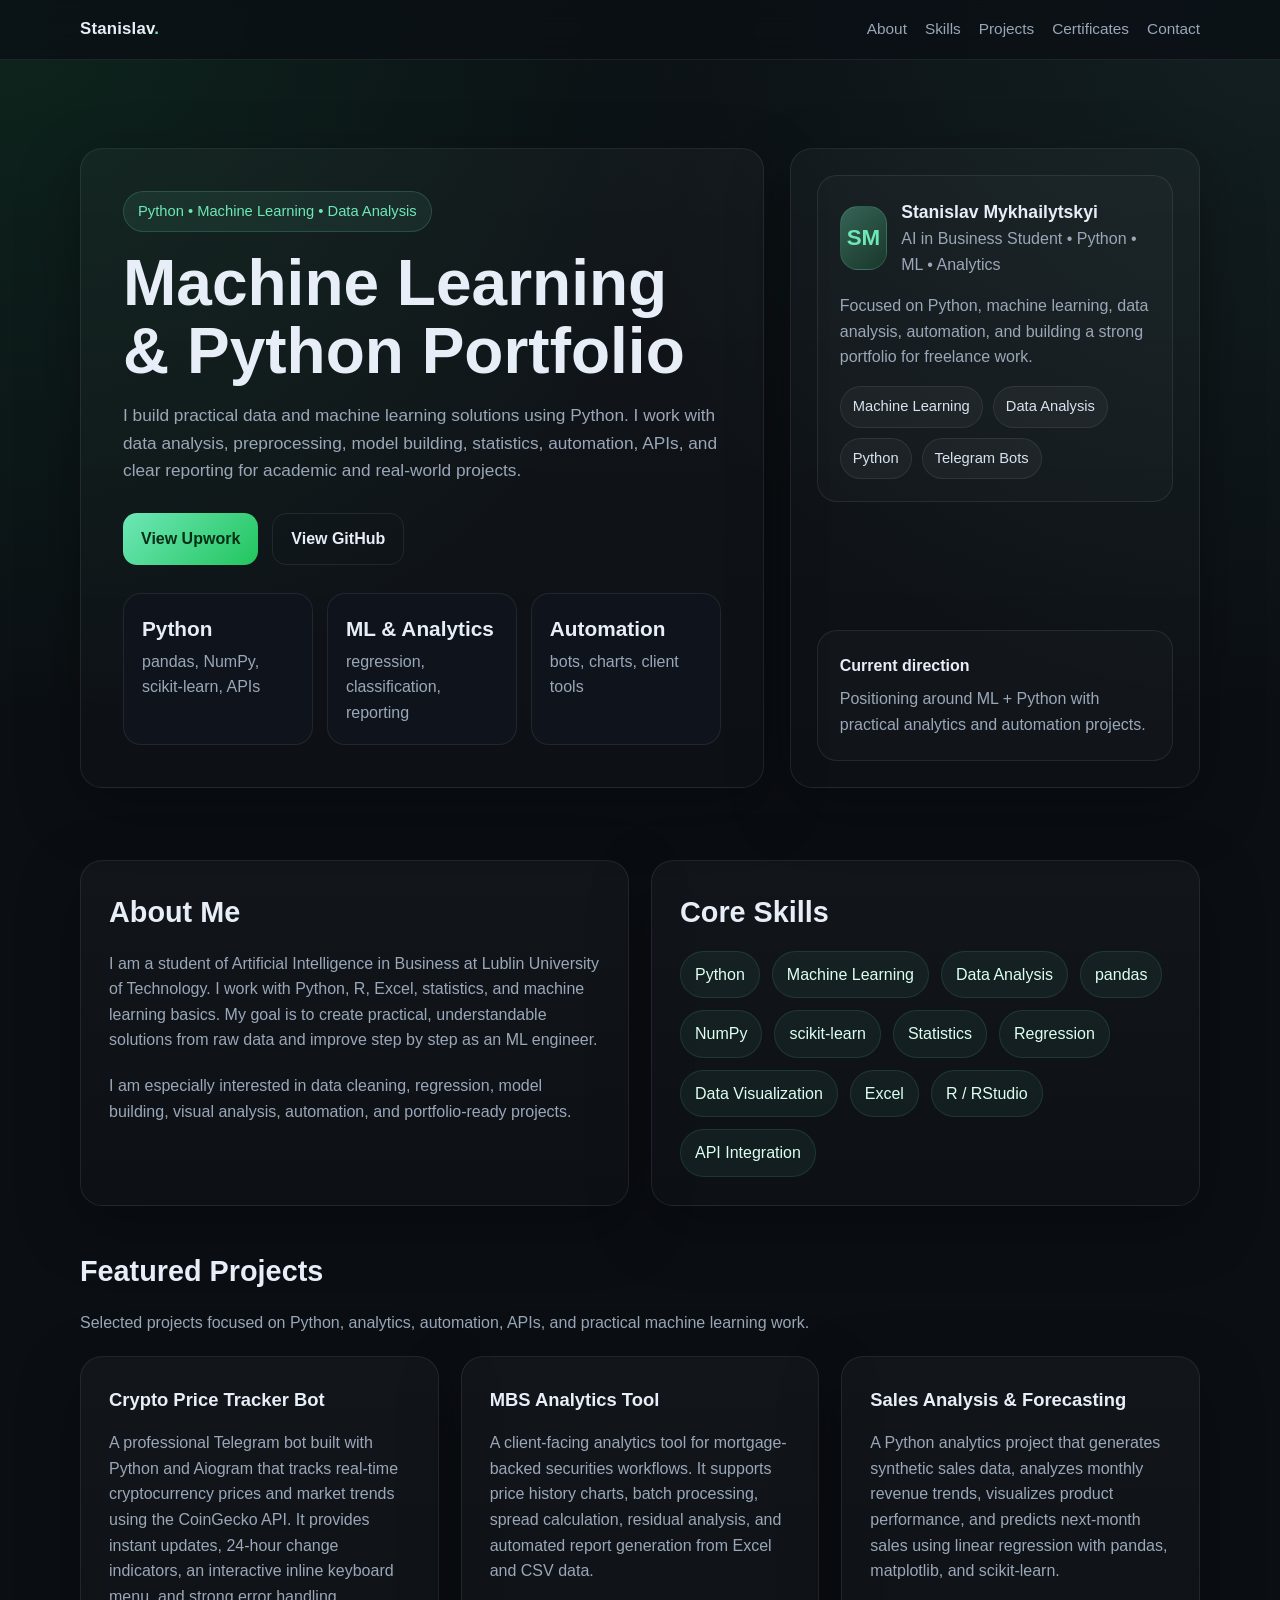
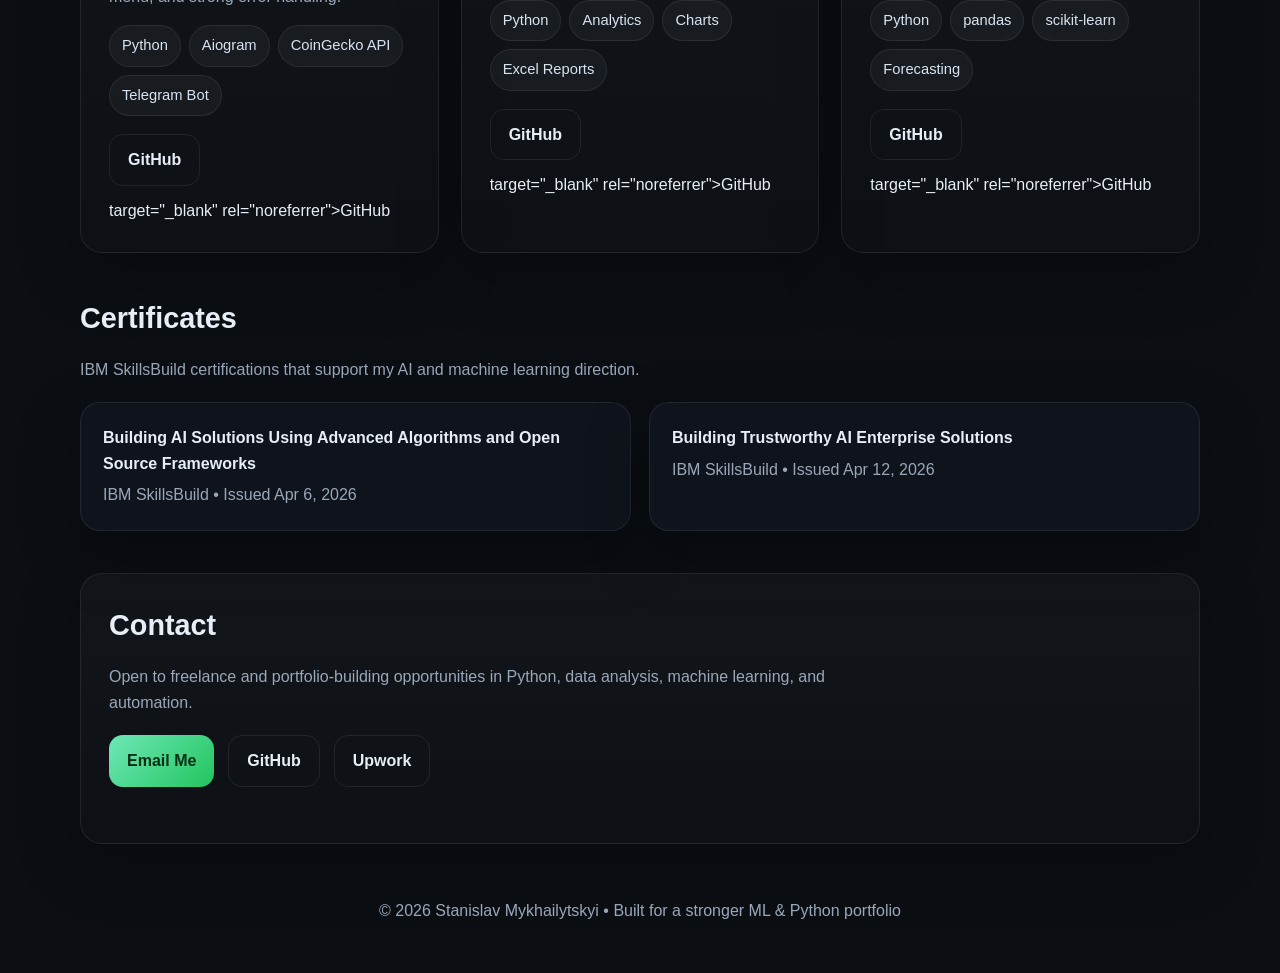
==== index.html @ 4a06a8bf "fix" ====
<!DOCTYPE html>
<html lang="en">
<head>
  <meta charset="UTF-8" />
  <meta name="viewport" content="width=device-width, initial-scale=1.0" />
  <title>Stanislav Mykhailytskyi | ML & Python Portfolio</title>
  <style>
    :root {
      --bg: #0b0f14;
      --panel: #121922;
      --panel-2: #0f141c;
      --text: #e8eef7;
      --muted: #9aa7b8;
      --accent: #6ee7b7;
      --accent-2: #22c55e;
      --border: rgba(255,255,255,0.08);
      --shadow: 0 20px 60px rgba(0, 0, 0, 0.35);
      --radius: 22px;
      --max: 1120px;
    }

    * { box-sizing: border-box; }
    html { scroll-behavior: smooth; }
    body {
      margin: 0;
      font-family: Inter, Arial, sans-serif;
      background:
        radial-gradient(circle at top left, rgba(34,197,94,0.12), transparent 25%),
        radial-gradient(circle at top right, rgba(110,231,183,0.08), transparent 25%),
        var(--bg);
      color: var(--text);
      line-height: 1.6;
    }

    a { color: inherit; text-decoration: none; }

    .container {
      width: min(calc(100% - 32px), var(--max));
      margin: 0 auto;
    }

    .nav {
      position: sticky;
      top: 0;
      z-index: 20;
      backdrop-filter: blur(12px);
      background: rgba(11, 15, 20, 0.8);
      border-bottom: 1px solid var(--border);
    }

    .nav-inner {
      display: flex;
      align-items: center;
      justify-content: space-between;
      padding: 16px 0;
    }

    .brand {
      font-weight: 700;
      font-size: 1.05rem;
      letter-spacing: 0.2px;
    }

    .brand span { color: var(--accent); }

    .nav-links {
      display: flex;
      gap: 18px;
      flex-wrap: wrap;
      color: var(--muted);
      font-size: 0.96rem;
    }

    .nav-links a:hover { color: var(--text); }

    .hero {
      padding: 88px 0 54px;
    }

    .hero-grid {
      display: grid;
      grid-template-columns: 1.25fr 0.75fr;
      gap: 26px;
      align-items: stretch;
    }

    .card {
      background: linear-gradient(180deg, rgba(255,255,255,0.03), rgba(255,255,255,0.01));
      border: 1px solid var(--border);
      border-radius: var(--radius);
      box-shadow: var(--shadow);
    }

    .hero-main {
      padding: 42px;
    }

    .eyebrow {
      display: inline-flex;
      align-items: center;
      gap: 10px;
      padding: 8px 14px;
      border-radius: 999px;
      background: rgba(110,231,183,0.08);
      color: var(--accent);
      border: 1px solid rgba(110,231,183,0.18);
      font-size: 0.92rem;
      margin-bottom: 18px;
    }

    h1 {
      font-size: clamp(2.4rem, 5vw, 4.2rem);
      line-height: 1.05;
      margin: 0 0 16px;
    }

    .subtitle {
      font-size: 1.08rem;
      color: var(--muted);
      max-width: 700px;
      margin-bottom: 28px;
    }

    .cta-row {
      display: flex;
      gap: 14px;
      flex-wrap: wrap;
      margin-bottom: 28px;
    }

    .btn {
      display: inline-flex;
      align-items: center;
      justify-content: center;
      padding: 12px 18px;
      border-radius: 14px;
      font-weight: 600;
      border: 1px solid var(--border);
      transition: 0.2s ease;
    }

    .btn-primary {
      background: linear-gradient(135deg, var(--accent), var(--accent-2));
      color: #052e16;
      border: none;
    }

    .btn:hover { transform: translateY(-1px); }

    .hero-stats {
      display: grid;
      grid-template-columns: repeat(3, 1fr);
      gap: 14px;
      margin-top: 20px;
    }

    .stat {
      background: var(--panel-2);
      border: 1px solid var(--border);
      border-radius: 18px;
      padding: 18px;
    }

    .stat strong {
      display: block;
      font-size: 1.3rem;
      margin-bottom: 4px;
    }

    .hero-side {
      padding: 26px;
      display: flex;
      flex-direction: column;
      justify-content: space-between;
    }

    .profile-box {
      background: rgba(255,255,255,0.02);
      border: 1px solid var(--border);
      border-radius: 20px;
      padding: 22px;
    }

    .profile-top {
      display: flex;
      align-items: center;
      gap: 14px;
      margin-bottom: 16px;
    }

    .avatar {
      width: 64px;
      height: 64px;
      border-radius: 18px;
      background: linear-gradient(135deg, rgba(110,231,183,0.35), rgba(34,197,94,0.15));
      display: grid;
      place-items: center;
      font-size: 1.4rem;
      font-weight: 800;
      color: var(--accent);
      border: 1px solid rgba(110,231,183,0.16);
    }

    .muted { color: var(--muted); }

    .pill-row {
      display: flex;
      flex-wrap: wrap;
      gap: 10px;
      margin-top: 16px;
    }

    .pill {
      padding: 8px 12px;
      border-radius: 999px;
      background: rgba(255,255,255,0.04);
      border: 1px solid var(--border);
      color: #d8e3f0;
      font-size: 0.92rem;
    }

    section {
      padding: 18px 0 24px;
    }

    .section-title {
      font-size: 1.8rem;
      margin: 0 0 16px;
    }

    .section-text {
      color: var(--muted);
      max-width: 760px;
      margin-bottom: 20px;
    }

    .grid-2 {
      display: grid;
      grid-template-columns: 1fr 1fr;
      gap: 22px;
    }

    .about-card, .skills-card, .project-card, .contact-card {
      padding: 28px;
    }

    .skills-list {
      display: flex;
      flex-wrap: wrap;
      gap: 12px;
    }

    .skill {
      padding: 10px 14px;
      background: rgba(110,231,183,0.06);
      border: 1px solid rgba(110,231,183,0.12);
      color: #dcfff0;
      border-radius: 999px;
      font-weight: 500;
    }

    .projects-grid {
      display: grid;
      grid-template-columns: repeat(3, 1fr);
      gap: 22px;
    }

    .project-card h3 {
      margin-top: 0;
      margin-bottom: 10px;
      font-size: 1.15rem;
    }

    .project-card p {
      color: var(--muted);
      margin-bottom: 16px;
    }

    .project-tags {
      display: flex;
      flex-wrap: wrap;
      gap: 8px;
      margin-bottom: 18px;
    }

    .project-links {
      display: flex;
      gap: 12px;
      flex-wrap: wrap;
    }

    .cert-list {
      display: grid;
      grid-template-columns: 1fr 1fr;
      gap: 18px;
    }

    .cert-item {
      padding: 22px;
      background: var(--panel-2);
      border: 1px solid var(--border);
      border-radius: 20px;
    }

    .footer {
      padding: 30px 0 50px;
      color: var(--muted);
      text-align: center;
    }

    @media (max-width: 980px) {
      .hero-grid,
      .grid-2,
      .projects-grid,
      .cert-list {
        grid-template-columns: 1fr;
      }

      .hero-main,
      .hero-side,
      .about-card,
      .skills-card,
      .project-card,
      .contact-card {
        padding: 22px;
      }

      .hero-stats {
        grid-template-columns: 1fr;
      }
    }
  </style>
</head>
<body>
  <nav class="nav">
    <div class="container nav-inner">
      <div class="brand">Stanislav<span>.</span></div>
      <div class="nav-links">
        <a href="#about">About</a>
        <a href="#skills">Skills</a>
        <a href="#projects">Projects</a>
        <a href="#certificates">Certificates</a>
        <a href="#contact">Contact</a>
      </div>
    </div>
  </nav>

  <header class="hero">
    <div class="container hero-grid">
      <div class="card hero-main">
        <div class="eyebrow">Python • Machine Learning • Data Analysis</div>
        <h1>Machine Learning & Python Portfolio</h1>
        <p class="subtitle">
          I build practical data and machine learning solutions using Python. I work with data analysis,
          preprocessing, model building, statistics, automation, APIs, and clear reporting for academic and real-world projects.
        </p>

        <div class="cta-row">
          <a class="btn btn-primary" href="https://www.upwork.com/freelancers/~01a8f8f46065f65706" target="_blank" rel="noreferrer">View Upwork</a>
          <a class="btn" href="#" target="_blank" rel="noreferrer">View GitHub</a>
        </div>

        <div class="hero-stats">
          <div class="stat">
            <strong>Python</strong>
            <span class="muted">pandas, NumPy, scikit-learn, APIs</span>
          </div>
          <div class="stat">
            <strong>ML & Analytics</strong>
            <span class="muted">regression, classification, reporting</span>
          </div>
          <div class="stat">
            <strong>Automation</strong>
            <span class="muted">bots, charts, client tools</span>
          </div>
        </div>
      </div>

      <div class="card hero-side">
        <div class="profile-box">
          <div class="profile-top">
            <div class="avatar">SM</div>
            <div>
              <div style="font-size: 1.1rem; font-weight: 700;">Stanislav Mykhailytskyi</div>
              <div class="muted">AI in Business Student • Python • ML • Analytics</div>
            </div>
          </div>
          <p class="muted" style="margin: 0;">
            Focused on Python, machine learning, data analysis, automation, and building a strong portfolio for freelance work.
          </p>
          <div class="pill-row">
            <div class="pill">Machine Learning</div>
            <div class="pill">Data Analysis</div>
            <div class="pill">Python</div>
            <div class="pill">Telegram Bots</div>
          </div>
        </div>

        <div class="profile-box" style="margin-top: 18px;">
          <div style="font-weight: 700; margin-bottom: 8px;">Current direction</div>
          <div class="muted">Positioning around ML + Python with practical analytics and automation projects.</div>
        </div>
      </div>
    </div>
  </header>

  <section id="about">
    <div class="container grid-2">
      <div class="card about-card">
        <h2 class="section-title">About Me</h2>
        <p class="section-text">
          I am a student of Artificial Intelligence in Business at Lublin University of Technology.
          I work with Python, R, Excel, statistics, and machine learning basics. My goal is to create practical,
          understandable solutions from raw data and improve step by step as an ML engineer.
        </p>
        <p class="muted">
          I am especially interested in data cleaning, regression, model building, visual analysis, automation, and portfolio-ready projects.
        </p>
      </div>

      <div class="card skills-card" id="skills">
        <h2 class="section-title">Core Skills</h2>
        <div class="skills-list">
          <span class="skill">Python</span>
          <span class="skill">Machine Learning</span>
          <span class="skill">Data Analysis</span>
          <span class="skill">pandas</span>
          <span class="skill">NumPy</span>
          <span class="skill">scikit-learn</span>
          <span class="skill">Statistics</span>
          <span class="skill">Regression</span>
          <span class="skill">Data Visualization</span>
          <span class="skill">Excel</span>
          <span class="skill">R / RStudio</span>
          <span class="skill">API Integration</span>
        </div>
      </div>
    </div>
  </section>

  <section id="projects">
    <div class="container">
      <h2 class="section-title">Featured Projects</h2>
      <p class="section-text">
        Selected projects focused on Python, analytics, automation, APIs, and practical machine learning work.
      </p>

      <div class="projects-grid">
        <div class="card project-card">
          <h3>Crypto Price Tracker Bot</h3>
          <p>
            A professional Telegram bot built with Python and Aiogram that tracks real-time cryptocurrency prices and market trends using the CoinGecko API.
            It provides instant updates, 24-hour change indicators, an interactive inline keyboard menu, and strong error handling.
          </p>
          <div class="project-tags">
            <span class="pill">Python</span>
            <span class="pill">Aiogram</span>
            <span class="pill">CoinGecko API</span>
            <span class="pill">Telegram Bot</span>
          </div>
          <div class="project-links">
            <a class="btn" href="https://github.com/RoninXDark/CryptoPriceTracker-Bot" target="_blank" rel="noreferrer">GitHub</a> target="_blank" rel="noreferrer">GitHub</a>
          </div>
        </div>

        <div class="card project-card">
          <h3>MBS Analytics Tool</h3>
          <p>
            A client-facing analytics tool for mortgage-backed securities workflows. It supports price history charts,
            batch processing, spread calculation, residual analysis, and automated report generation from Excel and CSV data.
          </p>
          <div class="project-tags">
            <span class="pill">Python</span>
            <span class="pill">Analytics</span>
            <span class="pill">Charts</span>
            <span class="pill">Excel Reports</span>
          </div>
          <div class="project-links">
            <a class="btn" href="https://github.com/RoninXDark/MBS-Analytics-Tool" target="_blank" rel="noreferrer">GitHub</a> target="_blank" rel="noreferrer">GitHub</a>
          </div>
        </div>

        <div class="card project-card">
          <h3>Sales Analysis & Forecasting</h3>
          <p>
            A Python analytics project that generates synthetic sales data, analyzes monthly revenue trends, visualizes product performance,
            and predicts next-month sales using linear regression with pandas, matplotlib, and scikit-learn.
          </p>
          <div class="project-tags">
            <span class="pill">Python</span>
            <span class="pill">pandas</span>
            <span class="pill">scikit-learn</span>
            <span class="pill">Forecasting</span>
          </div>
          <div class="project-links">
            <a class="btn" href="https://github.com/RoninXDark/Sales-Analysis-AI" target="_blank" rel="noreferrer">GitHub</a> target="_blank" rel="noreferrer">GitHub</a>
          </div>
        </div>
      </div>
    </div>
  </section>

  <section id="certificates">
    <div class="container">
      <h2 class="section-title">Certificates</h2>
      <p class="section-text">
        IBM SkillsBuild certifications that support my AI and machine learning direction.
      </p>

      <div class="cert-list">
        <div class="card cert-item">
          <div style="font-weight: 700; margin-bottom: 6px;">Building AI Solutions Using Advanced Algorithms and Open Source Frameworks</div>
          <div class="muted">IBM SkillsBuild • Issued Apr 6, 2026</div>
        </div>
        <div class="card cert-item">
          <div style="font-weight: 700; margin-bottom: 6px;">Building Trustworthy AI Enterprise Solutions</div>
          <div class="muted">IBM SkillsBuild • Issued Apr 12, 2026</div>
        </div>
      </div>
    </div>
  </section>

  <section id="contact">
    <div class="container">
      <div class="card contact-card">
        <h2 class="section-title">Contact</h2>
        <p class="section-text">
          Open to freelance and portfolio-building opportunities in Python, data analysis, machine learning, and automation.
        </p>
        <div class="cta-row">
          <a class="btn btn-primary" href="mailto:stanislavmihajlickij@gmail.com">Email Me</a>
          <a class="btn" href="#" target="_blank" rel="noreferrer">GitHub</a>
          <a class="btn" href="https://www.upwork.com/freelancers/~01a8f8f46065f65706" target="_blank" rel="noreferrer">Upwork</a>
        </div>
      </div>
    </div>
  </section>

  <footer class="footer">
    <div class="container">© 2026 Stanislav Mykhailytskyi • Built for a stronger ML & Python portfolio</div>
  </footer>
</body>
</html>
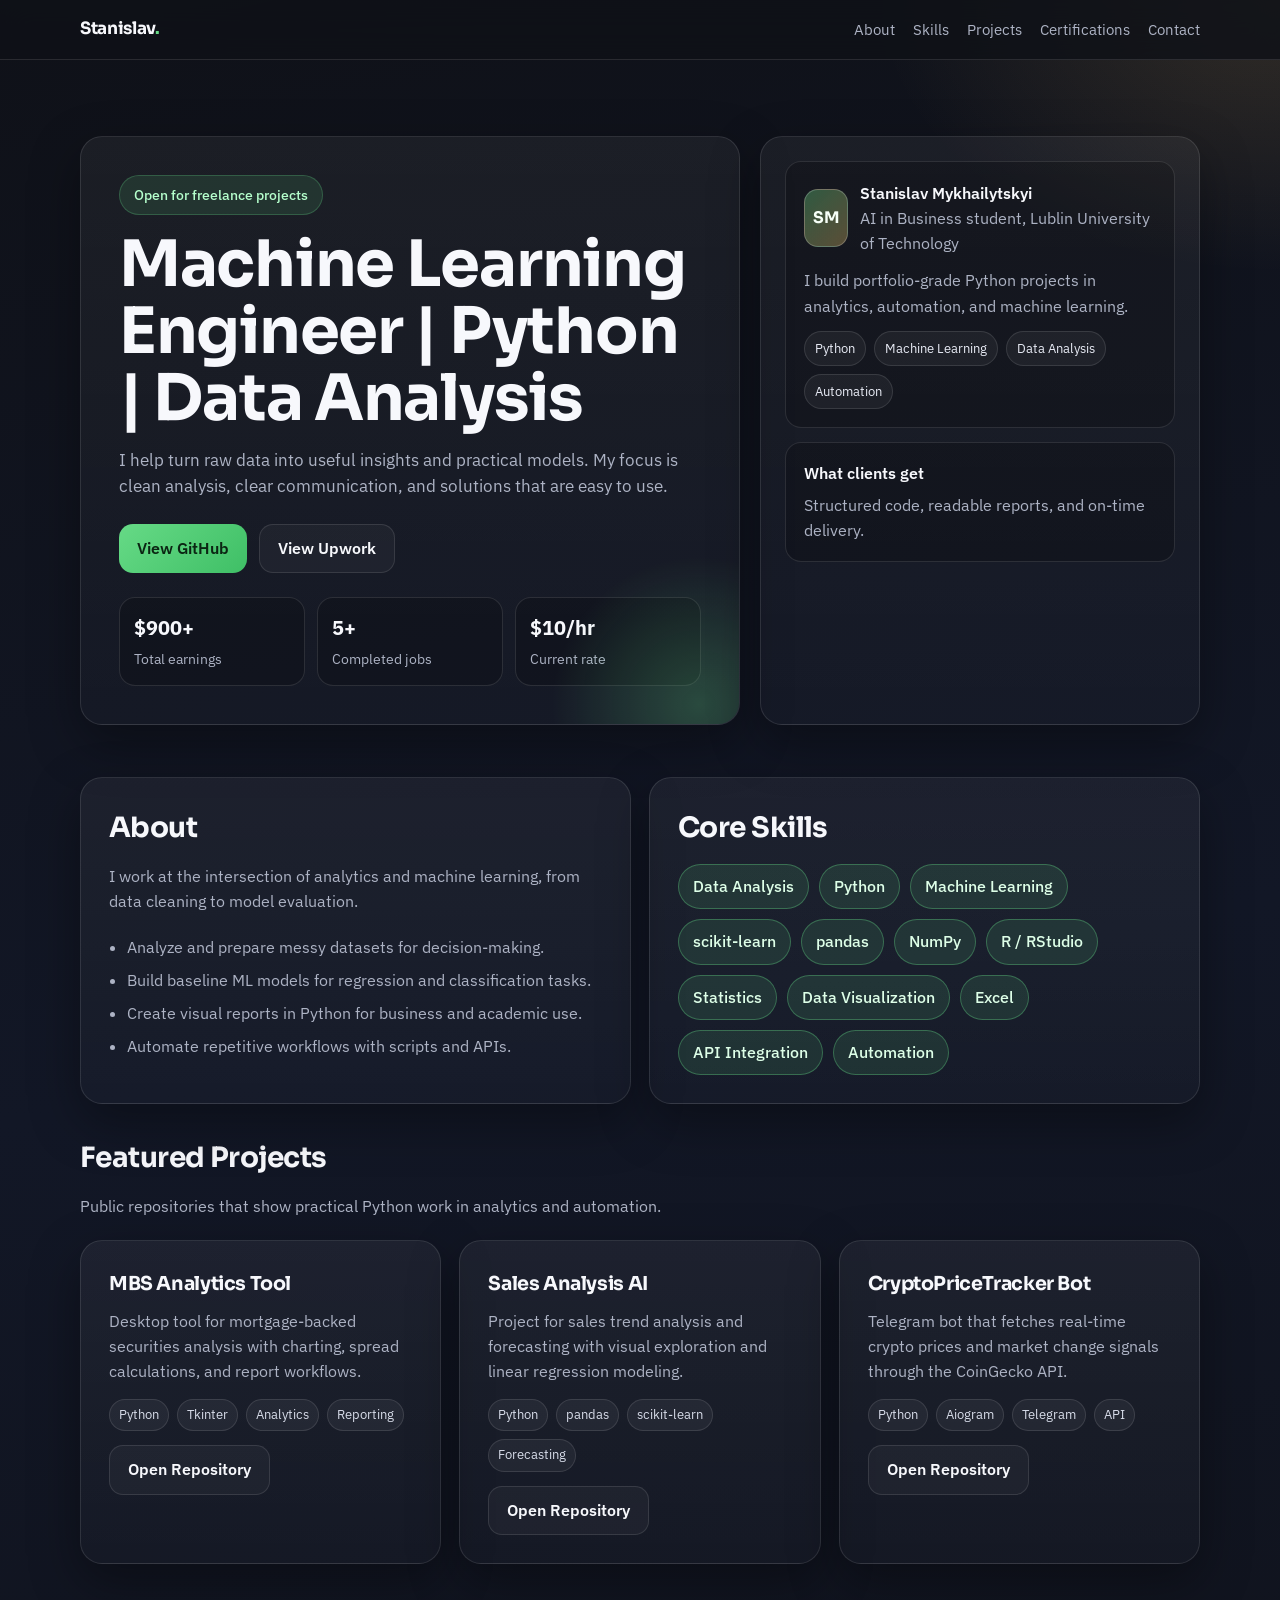
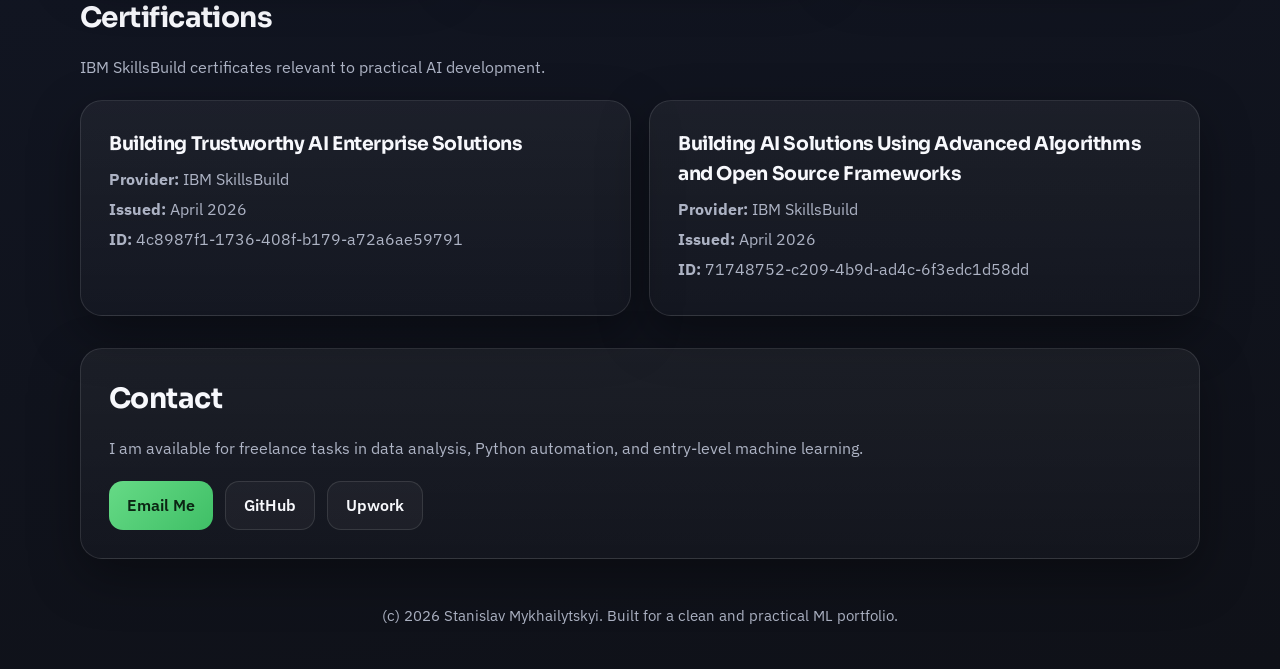
==== commit fe45cfee: "fix" ====
--- a/index.html
+++ b/index.html
@@ -1,41 +1,62 @@
 <!DOCTYPE html>
 <html lang="en">
 <head>
-  <meta charset="UTF-8" />
-  <meta name="viewport" content="width=device-width, initial-scale=1.0" />
+  <meta charset="UTF-8">
+  <meta name="viewport" content="width=device-width, initial-scale=1.0">
   <title>Stanislav Mykhailytskyi | ML & Python Portfolio</title>
   <style>
+    @import url("https://fonts.googleapis.com/css2?family=Sora:wght@500;700;800&family=IBM+Plex+Sans:wght@400;500;600&display=swap");
+
     :root {
-      --bg: #0b0f14;
-      --panel: #121922;
-      --panel-2: #0f141c;
-      --text: #e8eef7;
-      --muted: #9aa7b8;
-      --accent: #6ee7b7;
-      --accent-2: #22c55e;
-      --border: rgba(255,255,255,0.08);
-      --shadow: 0 20px 60px rgba(0, 0, 0, 0.35);
+      --bg: #0f1118;
+      --bg-soft: #171b27;
+      --card: #1a1f2d;
+      --text: #f7f8fc;
+      --muted: #adb3c4;
+      --line: rgba(255, 255, 255, 0.11);
+      --green: #66da86;
+      --green-strong: #3fbf66;
+      --amber: #ffcc70;
+      --shadow: 0 18px 50px rgba(0, 0, 0, 0.35);
       --radius: 22px;
-      --max: 1120px;
-    }
-
-    * { box-sizing: border-box; }
-    html { scroll-behavior: smooth; }
+      --max-width: 1120px;
+    }
+
+    * {
+      box-sizing: border-box;
+    }
+
+    html {
+      scroll-behavior: smooth;
+    }
+
     body {
       margin: 0;
-      font-family: Inter, Arial, sans-serif;
+      color: var(--text);
       background:
-        radial-gradient(circle at top left, rgba(34,197,94,0.12), transparent 25%),
-        radial-gradient(circle at top right, rgba(110,231,183,0.08), transparent 25%),
-        var(--bg);
-      color: var(--text);
-      line-height: 1.6;
-    }
-
-    a { color: inherit; text-decoration: none; }
+        radial-gradient(700px 420px at 8% -10%, rgba(102, 218, 134, 0.2), transparent 60%),
+        radial-gradient(620px 420px at 100% 0%, rgba(255, 204, 112, 0.14), transparent 65%),
+        linear-gradient(170deg, #0f1118 0%, #121726 45%, #0f1118 100%);
+      font-family: "IBM Plex Sans", "Segoe UI", sans-serif;
+      line-height: 1.58;
+      min-height: 100vh;
+    }
+
+    h1,
+    h2,
+    h3,
+    .logo {
+      font-family: "Sora", "Segoe UI", sans-serif;
+      letter-spacing: -0.02em;
+    }
+
+    a {
+      color: inherit;
+      text-decoration: none;
+    }
 
     .container {
-      width: min(calc(100% - 32px), var(--max));
+      width: min(calc(100% - 32px), var(--max-width));
       margin: 0 auto;
     }
 
@@ -43,9 +64,9 @@
       position: sticky;
       top: 0;
       z-index: 20;
-      backdrop-filter: blur(12px);
-      background: rgba(11, 15, 20, 0.8);
-      border-bottom: 1px solid var(--border);
+      background: rgba(15, 17, 24, 0.83);
+      backdrop-filter: blur(14px);
+      border-bottom: 1px solid var(--line);
     }
 
     .nav-inner {
@@ -53,275 +74,350 @@
       align-items: center;
       justify-content: space-between;
       padding: 16px 0;
-    }
-
-    .brand {
+      gap: 20px;
+    }
+
+    .logo {
       font-weight: 700;
-      font-size: 1.05rem;
-      letter-spacing: 0.2px;
-    }
-
-    .brand span { color: var(--accent); }
+      font-size: 1.06rem;
+    }
+
+    .logo span {
+      color: var(--green);
+    }
 
     .nav-links {
       display: flex;
+      flex-wrap: wrap;
       gap: 18px;
-      flex-wrap: wrap;
-      color: var(--muted);
-      font-size: 0.96rem;
-    }
-
-    .nav-links a:hover { color: var(--text); }
+      color: var(--muted);
+      font-size: 0.95rem;
+    }
+
+    .nav-links a:hover {
+      color: var(--text);
+    }
 
     .hero {
-      padding: 88px 0 54px;
+      padding: 76px 0 34px;
     }
 
     .hero-grid {
       display: grid;
-      grid-template-columns: 1.25fr 0.75fr;
-      gap: 26px;
-      align-items: stretch;
+      grid-template-columns: 1.2fr 0.8fr;
+      gap: 20px;
     }
 
     .card {
-      background: linear-gradient(180deg, rgba(255,255,255,0.03), rgba(255,255,255,0.01));
-      border: 1px solid var(--border);
+      border: 1px solid var(--line);
+      background: linear-gradient(180deg, rgba(255, 255, 255, 0.05), rgba(255, 255, 255, 0.02));
       border-radius: var(--radius);
       box-shadow: var(--shadow);
     }
 
     .hero-main {
-      padding: 42px;
+      padding: 38px;
+      position: relative;
+      overflow: hidden;
+    }
+
+    .hero-main::after {
+      content: "";
+      position: absolute;
+      inset: auto -120px -140px auto;
+      width: 320px;
+      height: 320px;
+      border-radius: 50%;
+      background: radial-gradient(circle, rgba(102, 218, 134, 0.25), transparent 65%);
+      pointer-events: none;
     }
 
     .eyebrow {
       display: inline-flex;
       align-items: center;
       gap: 10px;
+      border-radius: 999px;
       padding: 8px 14px;
-      border-radius: 999px;
-      background: rgba(110,231,183,0.08);
-      color: var(--accent);
-      border: 1px solid rgba(110,231,183,0.18);
-      font-size: 0.92rem;
-      margin-bottom: 18px;
+      font-weight: 500;
+      font-size: 0.88rem;
+      background: rgba(102, 218, 134, 0.12);
+      border: 1px solid rgba(102, 218, 134, 0.25);
+      color: #b5ffcc;
+      margin-bottom: 16px;
     }
 
     h1 {
-      font-size: clamp(2.4rem, 5vw, 4.2rem);
+      font-size: clamp(2.1rem, 5.5vw, 4rem);
       line-height: 1.05;
-      margin: 0 0 16px;
-    }
-
-    .subtitle {
-      font-size: 1.08rem;
-      color: var(--muted);
-      max-width: 700px;
-      margin-bottom: 28px;
+      margin: 0 0 14px;
+    }
+
+    .lead {
+      color: var(--muted);
+      font-size: 1.05rem;
+      max-width: 720px;
+      margin: 0 0 24px;
     }
 
     .cta-row {
       display: flex;
-      gap: 14px;
+      gap: 12px;
       flex-wrap: wrap;
-      margin-bottom: 28px;
+      margin-bottom: 24px;
     }
 
     .btn {
       display: inline-flex;
       align-items: center;
       justify-content: center;
-      padding: 12px 18px;
       border-radius: 14px;
+      border: 1px solid var(--line);
+      padding: 11px 18px;
       font-weight: 600;
-      border: 1px solid var(--border);
-      transition: 0.2s ease;
+      transition: transform 0.25s ease, border-color 0.25s ease, background 0.25s ease;
+      background: rgba(255, 255, 255, 0.04);
+    }
+
+    .btn:hover {
+      transform: translateY(-2px);
+      border-color: rgba(102, 218, 134, 0.6);
     }
 
     .btn-primary {
-      background: linear-gradient(135deg, var(--accent), var(--accent-2));
-      color: #052e16;
-      border: none;
-    }
-
-    .btn:hover { transform: translateY(-1px); }
+      background: linear-gradient(135deg, var(--green), var(--green-strong));
+      color: #0b2513;
+      border: 0;
+    }
 
     .hero-stats {
       display: grid;
-      grid-template-columns: repeat(3, 1fr);
-      gap: 14px;
-      margin-top: 20px;
+      grid-template-columns: repeat(3, minmax(0, 1fr));
+      gap: 12px;
     }
 
     .stat {
-      background: var(--panel-2);
-      border: 1px solid var(--border);
-      border-radius: 18px;
-      padding: 18px;
+      background: rgba(0, 0, 0, 0.18);
+      border: 1px solid var(--line);
+      border-radius: 16px;
+      padding: 14px;
     }
 
     .stat strong {
       display: block;
-      font-size: 1.3rem;
-      margin-bottom: 4px;
+      font-size: 1.25rem;
+      margin-bottom: 2px;
+    }
+
+    .stat span {
+      color: var(--muted);
+      font-size: 0.9rem;
     }
 
     .hero-side {
-      padding: 26px;
-      display: flex;
-      flex-direction: column;
-      justify-content: space-between;
+      padding: 24px;
+      display: grid;
+      gap: 14px;
+      align-content: start;
     }
 
     .profile-box {
-      background: rgba(255,255,255,0.02);
-      border: 1px solid var(--border);
-      border-radius: 20px;
-      padding: 22px;
-    }
-
-    .profile-top {
+      padding: 18px;
+      border-radius: 16px;
+      border: 1px solid var(--line);
+      background: rgba(0, 0, 0, 0.2);
+    }
+
+    .profile-head {
       display: flex;
       align-items: center;
-      gap: 14px;
-      margin-bottom: 16px;
+      gap: 12px;
+      margin-bottom: 12px;
     }
 
     .avatar {
-      width: 64px;
-      height: 64px;
-      border-radius: 18px;
-      background: linear-gradient(135deg, rgba(110,231,183,0.35), rgba(34,197,94,0.15));
+      width: 58px;
+      height: 58px;
+      border-radius: 14px;
       display: grid;
       place-items: center;
-      font-size: 1.4rem;
-      font-weight: 800;
-      color: var(--accent);
-      border: 1px solid rgba(110,231,183,0.16);
-    }
-
-    .muted { color: var(--muted); }
-
-    .pill-row {
+      font-family: "Sora", "Segoe UI", sans-serif;
+      font-weight: 700;
+      background: linear-gradient(135deg, rgba(102, 218, 134, 0.35), rgba(255, 204, 112, 0.3));
+      border: 1px solid rgba(255, 255, 255, 0.22);
+      color: #f7fff8;
+    }
+
+    .profile-name {
+      font-size: 1.03rem;
+      font-weight: 600;
+    }
+
+    .muted {
+      color: var(--muted);
+    }
+
+    .chips {
+      display: flex;
+      flex-wrap: wrap;
+      gap: 8px;
+      margin-top: 12px;
+    }
+
+    .chip {
+      padding: 6px 10px;
+      border-radius: 999px;
+      font-size: 0.84rem;
+      border: 1px solid var(--line);
+      background: rgba(255, 255, 255, 0.05);
+      color: #e9ecf6;
+    }
+
+    section {
+      padding: 18px 0 14px;
+    }
+
+    .section-title {
+      margin: 0 0 14px;
+      font-size: 1.75rem;
+    }
+
+    .section-subtitle {
+      color: var(--muted);
+      margin: 0 0 20px;
+      max-width: 760px;
+    }
+
+    .grid-2 {
+      display: grid;
+      grid-template-columns: repeat(2, minmax(0, 1fr));
+      gap: 18px;
+    }
+
+    .panel {
+      padding: 28px;
+    }
+
+    .list {
+      margin: 0;
+      padding-left: 18px;
+      color: var(--muted);
+      display: grid;
+      gap: 8px;
+    }
+
+    .skills-wrap {
       display: flex;
       flex-wrap: wrap;
       gap: 10px;
-      margin-top: 16px;
-    }
-
-    .pill {
-      padding: 8px 12px;
+    }
+
+    .skill {
+      padding: 9px 14px;
       border-radius: 999px;
-      background: rgba(255,255,255,0.04);
-      border: 1px solid var(--border);
-      color: #d8e3f0;
-      font-size: 0.92rem;
-    }
-
-    section {
-      padding: 18px 0 24px;
-    }
-
-    .section-title {
-      font-size: 1.8rem;
-      margin: 0 0 16px;
-    }
-
-    .section-text {
-      color: var(--muted);
-      max-width: 760px;
-      margin-bottom: 20px;
-    }
-
-    .grid-2 {
-      display: grid;
-      grid-template-columns: 1fr 1fr;
-      gap: 22px;
-    }
-
-    .about-card, .skills-card, .project-card, .contact-card {
-      padding: 28px;
-    }
-
-    .skills-list {
-      display: flex;
-      flex-wrap: wrap;
-      gap: 12px;
-    }
-
-    .skill {
-      padding: 10px 14px;
-      background: rgba(110,231,183,0.06);
-      border: 1px solid rgba(110,231,183,0.12);
-      color: #dcfff0;
-      border-radius: 999px;
+      border: 1px solid rgba(102, 218, 134, 0.35);
+      background: rgba(102, 218, 134, 0.12);
       font-weight: 500;
+      color: #deffe8;
     }
 
     .projects-grid {
       display: grid;
-      grid-template-columns: repeat(3, 1fr);
-      gap: 22px;
-    }
-
-    .project-card h3 {
-      margin-top: 0;
-      margin-bottom: 10px;
-      font-size: 1.15rem;
-    }
-
-    .project-card p {
-      color: var(--muted);
-      margin-bottom: 16px;
+      grid-template-columns: repeat(3, minmax(0, 1fr));
+      gap: 18px;
+    }
+
+    .project h3 {
+      margin: 0 0 10px;
+      font-size: 1.2rem;
+    }
+
+    .project p {
+      margin: 0 0 14px;
+      color: var(--muted);
     }
 
     .project-tags {
       display: flex;
       flex-wrap: wrap;
       gap: 8px;
-      margin-bottom: 18px;
-    }
-
-    .project-links {
+      margin-bottom: 14px;
+    }
+
+    .tag {
+      font-size: 0.82rem;
+      padding: 5px 9px;
+      border-radius: 999px;
+      border: 1px solid var(--line);
+      background: rgba(255, 255, 255, 0.05);
+      color: #d8ddea;
+    }
+
+    .certs {
+      display: grid;
+      grid-template-columns: repeat(2, minmax(0, 1fr));
+      gap: 18px;
+    }
+
+    .cert h3 {
+      margin: 0 0 8px;
+      font-size: 1.18rem;
+    }
+
+    .cert p {
+      margin: 5px 0;
+      color: var(--muted);
+    }
+
+    .contact-row {
       display: flex;
       gap: 12px;
       flex-wrap: wrap;
-    }
-
-    .cert-list {
-      display: grid;
-      grid-template-columns: 1fr 1fr;
-      gap: 18px;
-    }
-
-    .cert-item {
-      padding: 22px;
-      background: var(--panel-2);
-      border: 1px solid var(--border);
-      border-radius: 20px;
+      margin-top: 10px;
     }
 
     .footer {
-      padding: 30px 0 50px;
-      color: var(--muted);
+      padding: 30px 0 42px;
       text-align: center;
+      color: var(--muted);
+      font-size: 0.95rem;
+    }
+
+    .reveal {
+      opacity: 0;
+      transform: translateY(16px);
+      animation: reveal 0.75s ease forwards;
+    }
+
+    .delay-1 {
+      animation-delay: 0.08s;
+    }
+
+    .delay-2 {
+      animation-delay: 0.15s;
+    }
+
+    .delay-3 {
+      animation-delay: 0.22s;
+    }
+
+    @keyframes reveal {
+      to {
+        opacity: 1;
+        transform: translateY(0);
+      }
     }
 
     @media (max-width: 980px) {
       .hero-grid,
       .grid-2,
       .projects-grid,
-      .cert-list {
+      .certs {
         grid-template-columns: 1fr;
       }
 
       .hero-main,
-      .hero-side,
-      .about-card,
-      .skills-card,
-      .project-card,
-      .contact-card {
+      .panel,
+      .hero-side {
         padding: 22px;
       }
 
@@ -334,12 +430,12 @@
 <body>
   <nav class="nav">
     <div class="container nav-inner">
-      <div class="brand">Stanislav<span>.</span></div>
+      <div class="logo">Stanislav<span>.</span></div>
       <div class="nav-links">
         <a href="#about">About</a>
         <a href="#skills">Skills</a>
         <a href="#projects">Projects</a>
-        <a href="#certificates">Certificates</a>
+        <a href="#certifications">Certifications</a>
         <a href="#contact">Contact</a>
       </div>
     </div>
@@ -347,197 +443,180 @@
 
   <header class="hero">
     <div class="container hero-grid">
-      <div class="card hero-main">
-        <div class="eyebrow">Python • Machine Learning • Data Analysis</div>
-        <h1>Machine Learning & Python Portfolio</h1>
-        <p class="subtitle">
-          I build practical data and machine learning solutions using Python. I work with data analysis,
-          preprocessing, model building, statistics, automation, APIs, and clear reporting for academic and real-world projects.
+      <div class="card hero-main reveal">
+        <div class="eyebrow">Open for freelance projects</div>
+        <h1>Machine Learning Engineer | Python | Data Analysis</h1>
+        <p class="lead">
+          I help turn raw data into useful insights and practical models.
+          My focus is clean analysis, clear communication, and solutions that are easy to use.
         </p>
-
         <div class="cta-row">
-          <a class="btn btn-primary" href="https://www.upwork.com/freelancers/~01a8f8f46065f65706" target="_blank" rel="noreferrer">View Upwork</a>
-          <a class="btn" href="#" target="_blank" rel="noreferrer">View GitHub</a>
+          <a class="btn btn-primary" href="https://github.com/RoninXDark" target="_blank" rel="noreferrer">View GitHub</a>
+          <a class="btn" href="https://www.upwork.com/freelancers/~01a8f8f46065f65706" target="_blank" rel="noreferrer">View Upwork</a>
         </div>
-
         <div class="hero-stats">
           <div class="stat">
-            <strong>Python</strong>
-            <span class="muted">pandas, NumPy, scikit-learn, APIs</span>
+            <strong>$900+</strong>
+            <span>Total earnings</span>
           </div>
           <div class="stat">
-            <strong>ML & Analytics</strong>
-            <span class="muted">regression, classification, reporting</span>
+            <strong>5+</strong>
+            <span>Completed jobs</span>
           </div>
           <div class="stat">
-            <strong>Automation</strong>
-            <span class="muted">bots, charts, client tools</span>
+            <strong>$10/hr</strong>
+            <span>Current rate</span>
           </div>
         </div>
       </div>
 
-      <div class="card hero-side">
+      <aside class="card hero-side reveal delay-1">
         <div class="profile-box">
-          <div class="profile-top">
+          <div class="profile-head">
             <div class="avatar">SM</div>
             <div>
-              <div style="font-size: 1.1rem; font-weight: 700;">Stanislav Mykhailytskyi</div>
-              <div class="muted">AI in Business Student • Python • ML • Analytics</div>
+              <div class="profile-name">Stanislav Mykhailytskyi</div>
+              <div class="muted">AI in Business student, Lublin University of Technology</div>
             </div>
           </div>
           <p class="muted" style="margin: 0;">
-            Focused on Python, machine learning, data analysis, automation, and building a strong portfolio for freelance work.
+            I build portfolio-grade Python projects in analytics, automation, and machine learning.
           </p>
-          <div class="pill-row">
-            <div class="pill">Machine Learning</div>
-            <div class="pill">Data Analysis</div>
-            <div class="pill">Python</div>
-            <div class="pill">Telegram Bots</div>
+          <div class="chips">
+            <span class="chip">Python</span>
+            <span class="chip">Machine Learning</span>
+            <span class="chip">Data Analysis</span>
+            <span class="chip">Automation</span>
           </div>
         </div>
-
-        <div class="profile-box" style="margin-top: 18px;">
-          <div style="font-weight: 700; margin-bottom: 8px;">Current direction</div>
-          <div class="muted">Positioning around ML + Python with practical analytics and automation projects.</div>
+        <div class="profile-box">
+          <div style="font-weight: 600; margin-bottom: 6px;">What clients get</div>
+          <div class="muted">Structured code, readable reports, and on-time delivery.</div>
         </div>
-      </div>
+      </aside>
     </div>
   </header>
 
   <section id="about">
     <div class="container grid-2">
-      <div class="card about-card">
-        <h2 class="section-title">About Me</h2>
-        <p class="section-text">
-          I am a student of Artificial Intelligence in Business at Lublin University of Technology.
-          I work with Python, R, Excel, statistics, and machine learning basics. My goal is to create practical,
-          understandable solutions from raw data and improve step by step as an ML engineer.
+      <article class="card panel reveal delay-1">
+        <h2 class="section-title">About</h2>
+        <p class="section-subtitle">
+          I work at the intersection of analytics and machine learning, from data cleaning to model evaluation.
         </p>
-        <p class="muted">
-          I am especially interested in data cleaning, regression, model building, visual analysis, automation, and portfolio-ready projects.
-        </p>
-      </div>
-
-      <div class="card skills-card" id="skills">
+        <ul class="list">
+          <li>Analyze and prepare messy datasets for decision-making.</li>
+          <li>Build baseline ML models for regression and classification tasks.</li>
+          <li>Create visual reports in Python for business and academic use.</li>
+          <li>Automate repetitive workflows with scripts and APIs.</li>
+        </ul>
+      </article>
+
+      <article class="card panel reveal delay-2" id="skills">
         <h2 class="section-title">Core Skills</h2>
-        <div class="skills-list">
+        <div class="skills-wrap">
+          <span class="skill">Data Analysis</span>
           <span class="skill">Python</span>
           <span class="skill">Machine Learning</span>
-          <span class="skill">Data Analysis</span>
+          <span class="skill">scikit-learn</span>
           <span class="skill">pandas</span>
           <span class="skill">NumPy</span>
-          <span class="skill">scikit-learn</span>
+          <span class="skill">R / RStudio</span>
           <span class="skill">Statistics</span>
-          <span class="skill">Regression</span>
           <span class="skill">Data Visualization</span>
           <span class="skill">Excel</span>
-          <span class="skill">R / RStudio</span>
           <span class="skill">API Integration</span>
+          <span class="skill">Automation</span>
         </div>
+      </article>
+    </div>
+  </section>
+
+  <section id="projects">
+    <div class="container">
+      <h2 class="section-title">Featured Projects</h2>
+      <p class="section-subtitle">
+        Public repositories that show practical Python work in analytics and automation.
+      </p>
+      <div class="projects-grid">
+        <article class="card panel project reveal delay-1">
+          <h3>MBS Analytics Tool</h3>
+          <p>Desktop tool for mortgage-backed securities analysis with charting, spread calculations, and report workflows.</p>
+          <div class="project-tags">
+            <span class="tag">Python</span>
+            <span class="tag">Tkinter</span>
+            <span class="tag">Analytics</span>
+            <span class="tag">Reporting</span>
+          </div>
+          <a class="btn" href="https://github.com/RoninXDark/MBS-Analytics-Tool" target="_blank" rel="noreferrer">Open Repository</a>
+        </article>
+
+        <article class="card panel project reveal delay-2">
+          <h3>Sales Analysis AI</h3>
+          <p>Project for sales trend analysis and forecasting with visual exploration and linear regression modeling.</p>
+          <div class="project-tags">
+            <span class="tag">Python</span>
+            <span class="tag">pandas</span>
+            <span class="tag">scikit-learn</span>
+            <span class="tag">Forecasting</span>
+          </div>
+          <a class="btn" href="https://github.com/RoninXDark/Sales-Analysis-AI" target="_blank" rel="noreferrer">Open Repository</a>
+        </article>
+
+        <article class="card panel project reveal delay-3">
+          <h3>CryptoPriceTracker Bot</h3>
+          <p>Telegram bot that fetches real-time crypto prices and market change signals through the CoinGecko API.</p>
+          <div class="project-tags">
+            <span class="tag">Python</span>
+            <span class="tag">Aiogram</span>
+            <span class="tag">Telegram</span>
+            <span class="tag">API</span>
+          </div>
+          <a class="btn" href="https://github.com/RoninXDark/CryptoPriceTracker-Bot" target="_blank" rel="noreferrer">Open Repository</a>
+        </article>
       </div>
     </div>
   </section>
 
-  <section id="projects">
+  <section id="certifications">
     <div class="container">
-      <h2 class="section-title">Featured Projects</h2>
-      <p class="section-text">
-        Selected projects focused on Python, analytics, automation, APIs, and practical machine learning work.
-      </p>
-
-      <div class="projects-grid">
-        <div class="card project-card">
-          <h3>Crypto Price Tracker Bot</h3>
-          <p>
-            A professional Telegram bot built with Python and Aiogram that tracks real-time cryptocurrency prices and market trends using the CoinGecko API.
-            It provides instant updates, 24-hour change indicators, an interactive inline keyboard menu, and strong error handling.
-          </p>
-          <div class="project-tags">
-            <span class="pill">Python</span>
-            <span class="pill">Aiogram</span>
-            <span class="pill">CoinGecko API</span>
-            <span class="pill">Telegram Bot</span>
-          </div>
-          <div class="project-links">
-            <a class="btn" href="https://github.com/RoninXDark/CryptoPriceTracker-Bot" target="_blank" rel="noreferrer">GitHub</a> target="_blank" rel="noreferrer">GitHub</a>
-          </div>
-        </div>
-
-        <div class="card project-card">
-          <h3>MBS Analytics Tool</h3>
-          <p>
-            A client-facing analytics tool for mortgage-backed securities workflows. It supports price history charts,
-            batch processing, spread calculation, residual analysis, and automated report generation from Excel and CSV data.
-          </p>
-          <div class="project-tags">
-            <span class="pill">Python</span>
-            <span class="pill">Analytics</span>
-            <span class="pill">Charts</span>
-            <span class="pill">Excel Reports</span>
-          </div>
-          <div class="project-links">
-            <a class="btn" href="https://github.com/RoninXDark/MBS-Analytics-Tool" target="_blank" rel="noreferrer">GitHub</a> target="_blank" rel="noreferrer">GitHub</a>
-          </div>
-        </div>
-
-        <div class="card project-card">
-          <h3>Sales Analysis & Forecasting</h3>
-          <p>
-            A Python analytics project that generates synthetic sales data, analyzes monthly revenue trends, visualizes product performance,
-            and predicts next-month sales using linear regression with pandas, matplotlib, and scikit-learn.
-          </p>
-          <div class="project-tags">
-            <span class="pill">Python</span>
-            <span class="pill">pandas</span>
-            <span class="pill">scikit-learn</span>
-            <span class="pill">Forecasting</span>
-          </div>
-          <div class="project-links">
-            <a class="btn" href="https://github.com/RoninXDark/Sales-Analysis-AI" target="_blank" rel="noreferrer">GitHub</a> target="_blank" rel="noreferrer">GitHub</a>
-          </div>
-        </div>
+      <h2 class="section-title">Certifications</h2>
+      <p class="section-subtitle">IBM SkillsBuild certificates relevant to practical AI development.</p>
+      <div class="certs">
+        <article class="card panel cert reveal delay-1">
+          <h3>Building Trustworthy AI Enterprise Solutions</h3>
+          <p><strong>Provider:</strong> IBM SkillsBuild</p>
+          <p><strong>Issued:</strong> April 2026</p>
+          <p><strong>ID:</strong> 4c8987f1-1736-408f-b179-a72a6ae59791</p>
+        </article>
+        <article class="card panel cert reveal delay-2">
+          <h3>Building AI Solutions Using Advanced Algorithms and Open Source Frameworks</h3>
+          <p><strong>Provider:</strong> IBM SkillsBuild</p>
+          <p><strong>Issued:</strong> April 2026</p>
+          <p><strong>ID:</strong> 71748752-c209-4b9d-ad4c-6f3edc1d58dd</p>
+        </article>
       </div>
     </div>
   </section>
 
-  <section id="certificates">
+  <section id="contact">
     <div class="container">
-      <h2 class="section-title">Certificates</h2>
-      <p class="section-text">
-        IBM SkillsBuild certifications that support my AI and machine learning direction.
-      </p>
-
-      <div class="cert-list">
-        <div class="card cert-item">
-          <div style="font-weight: 700; margin-bottom: 6px;">Building AI Solutions Using Advanced Algorithms and Open Source Frameworks</div>
-          <div class="muted">IBM SkillsBuild • Issued Apr 6, 2026</div>
+      <article class="card panel reveal delay-1">
+        <h2 class="section-title">Contact</h2>
+        <p class="section-subtitle">
+          I am available for freelance tasks in data analysis, Python automation, and entry-level machine learning.
+        </p>
+        <div class="contact-row">
+          <a class="btn btn-primary" href="mailto:stanislavmihajlickij@gmail.com">Email Me</a>
+          <a class="btn" href="https://github.com/RoninXDark" target="_blank" rel="noreferrer">GitHub</a>
+          <a class="btn" href="https://www.upwork.com/freelancers/~01a8f8f46065f65706" target="_blank" rel="noreferrer">Upwork</a>
         </div>
-        <div class="card cert-item">
-          <div style="font-weight: 700; margin-bottom: 6px;">Building Trustworthy AI Enterprise Solutions</div>
-          <div class="muted">IBM SkillsBuild • Issued Apr 12, 2026</div>
-        </div>
-      </div>
+      </article>
     </div>
   </section>
 
-  <section id="contact">
-    <div class="container">
-      <div class="card contact-card">
-        <h2 class="section-title">Contact</h2>
-        <p class="section-text">
-          Open to freelance and portfolio-building opportunities in Python, data analysis, machine learning, and automation.
-        </p>
-        <div class="cta-row">
-          <a class="btn btn-primary" href="mailto:stanislavmihajlickij@gmail.com">Email Me</a>
-          <a class="btn" href="#" target="_blank" rel="noreferrer">GitHub</a>
-          <a class="btn" href="https://www.upwork.com/freelancers/~01a8f8f46065f65706" target="_blank" rel="noreferrer">Upwork</a>
-        </div>
-      </div>
-    </div>
-  </section>
-
   <footer class="footer">
-    <div class="container">© 2026 Stanislav Mykhailytskyi • Built for a stronger ML & Python portfolio</div>
+    <div class="container">(c) 2026 Stanislav Mykhailytskyi. Built for a clean and practical ML portfolio.</div>
   </footer>
 </body>
 </html>
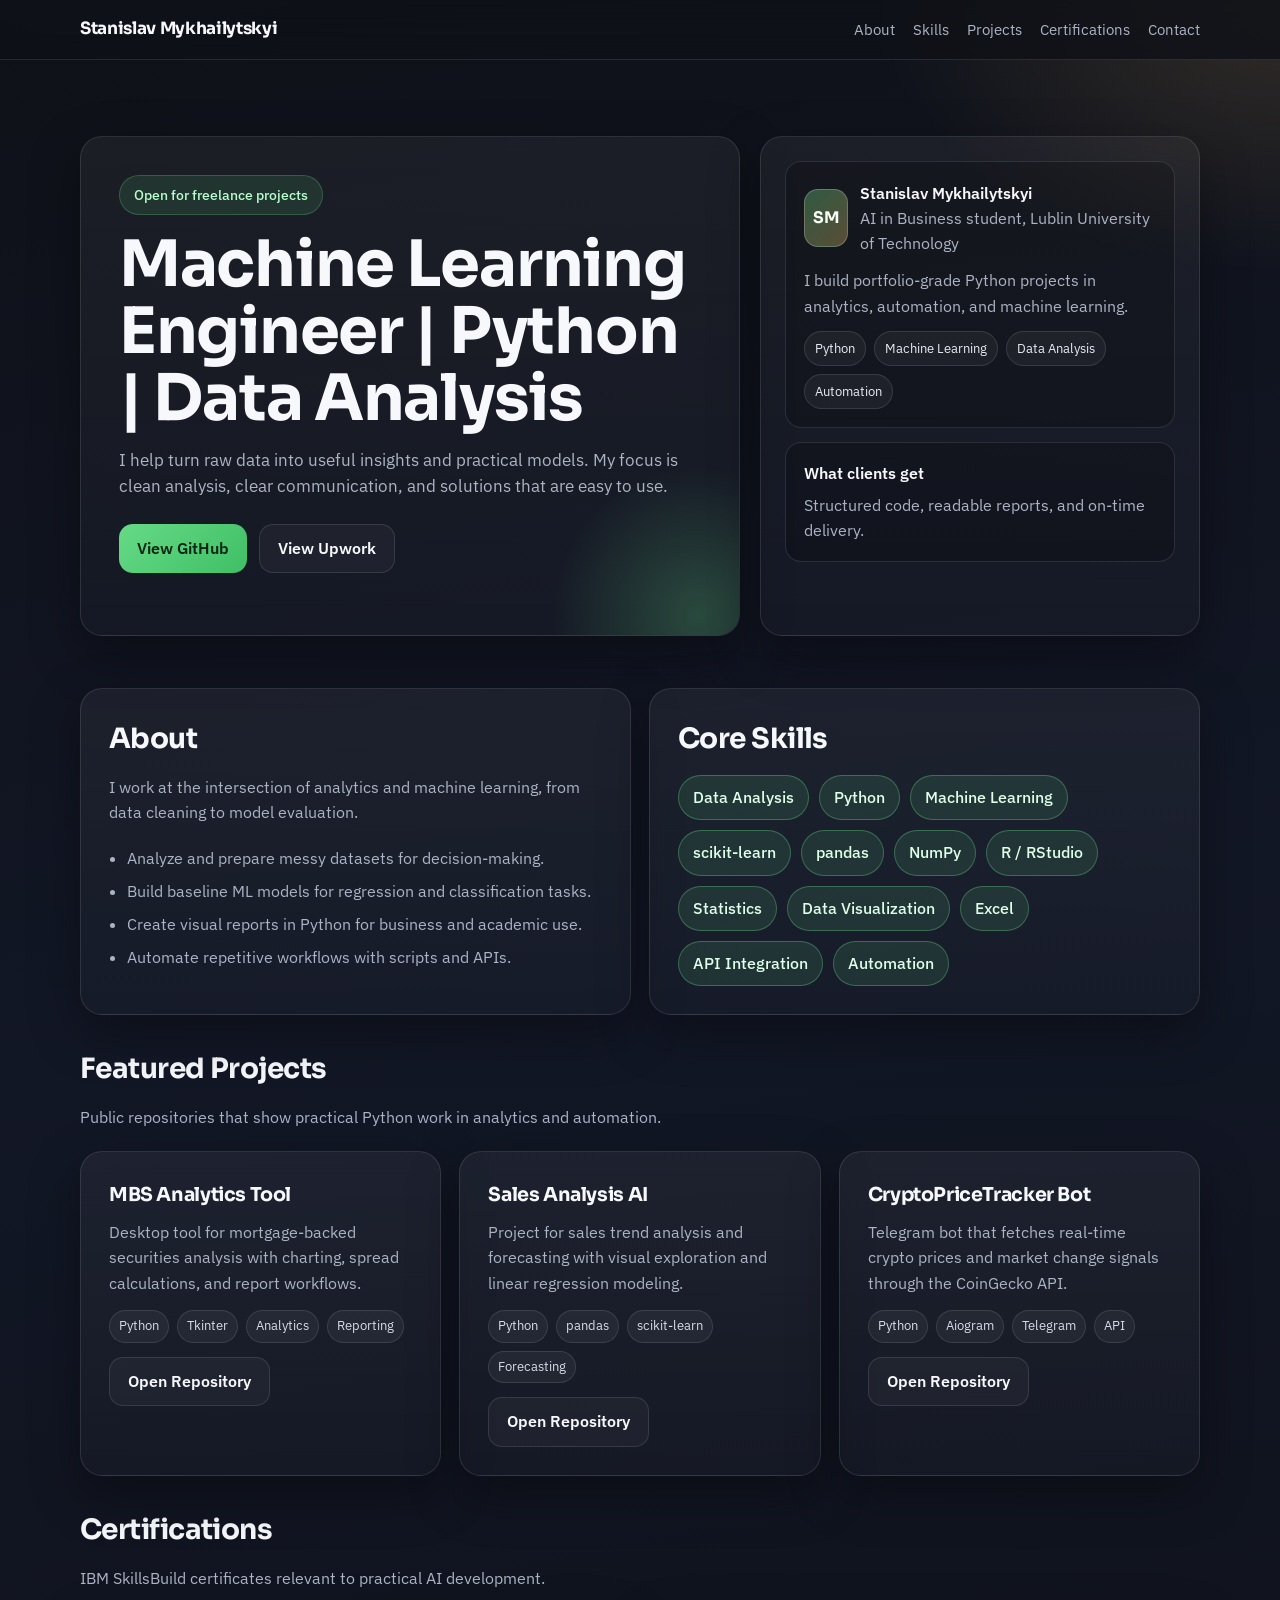
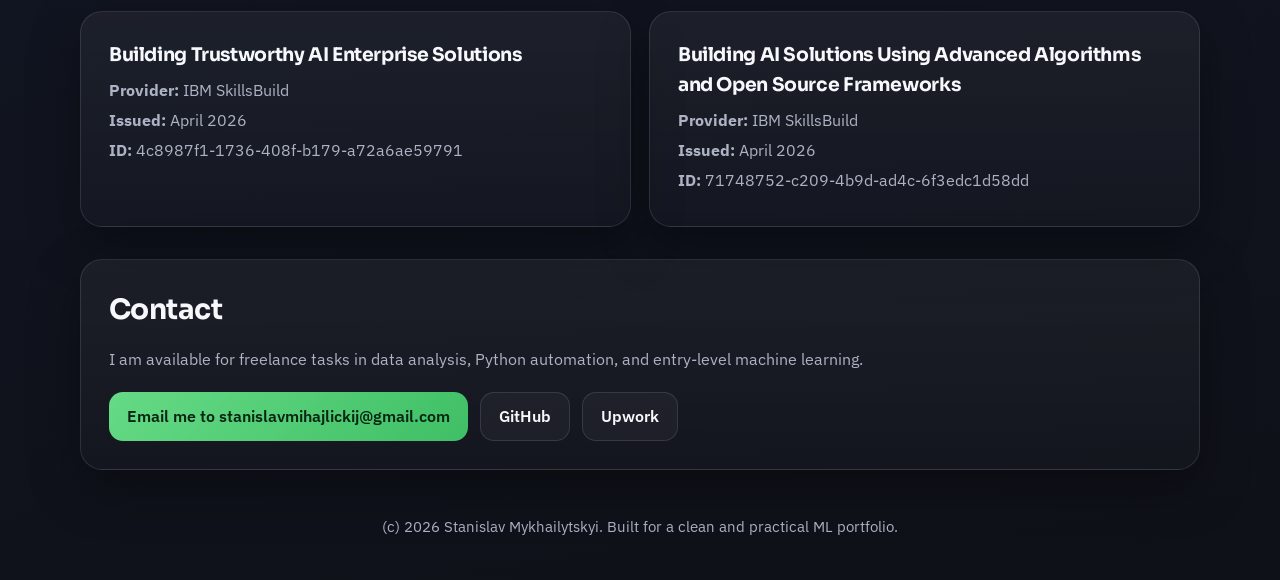
==== commit 61036bf1: "fix1" ====
--- a/index.html
+++ b/index.html
@@ -82,10 +82,6 @@
       font-size: 1.06rem;
     }
 
-    .logo span {
-      color: var(--green);
-    }
-
     .nav-links {
       display: flex;
       flex-wrap: wrap;
@@ -189,30 +185,6 @@
       border: 0;
     }
 
-    .hero-stats {
-      display: grid;
-      grid-template-columns: repeat(3, minmax(0, 1fr));
-      gap: 12px;
-    }
-
-    .stat {
-      background: rgba(0, 0, 0, 0.18);
-      border: 1px solid var(--line);
-      border-radius: 16px;
-      padding: 14px;
-    }
-
-    .stat strong {
-      display: block;
-      font-size: 1.25rem;
-      margin-bottom: 2px;
-    }
-
-    .stat span {
-      color: var(--muted);
-      font-size: 0.9rem;
-    }
-
     .hero-side {
       padding: 24px;
       display: grid;
@@ -421,16 +393,13 @@
         padding: 22px;
       }
 
-      .hero-stats {
-        grid-template-columns: 1fr;
-      }
     }
   </style>
 </head>
 <body>
   <nav class="nav">
     <div class="container nav-inner">
-      <div class="logo">Stanislav<span>.</span></div>
+      <div class="logo">Stanislav Mykhailytskyi</div>
       <div class="nav-links">
         <a href="#about">About</a>
         <a href="#skills">Skills</a>
@@ -453,20 +422,6 @@
         <div class="cta-row">
           <a class="btn btn-primary" href="https://github.com/RoninXDark" target="_blank" rel="noreferrer">View GitHub</a>
           <a class="btn" href="https://www.upwork.com/freelancers/~01a8f8f46065f65706" target="_blank" rel="noreferrer">View Upwork</a>
-        </div>
-        <div class="hero-stats">
-          <div class="stat">
-            <strong>$900+</strong>
-            <span>Total earnings</span>
-          </div>
-          <div class="stat">
-            <strong>5+</strong>
-            <span>Completed jobs</span>
-          </div>
-          <div class="stat">
-            <strong>$10/hr</strong>
-            <span>Current rate</span>
-          </div>
         </div>
       </div>
 
@@ -607,7 +562,7 @@
           I am available for freelance tasks in data analysis, Python automation, and entry-level machine learning.
         </p>
         <div class="contact-row">
-          <a class="btn btn-primary" href="mailto:stanislavmihajlickij@gmail.com">Email Me</a>
+          <a class="btn btn-primary" href="mailto:stanislavmihajlickij@gmail.com">Email me to stanislavmihajlickij@gmail.com</a>
           <a class="btn" href="https://github.com/RoninXDark" target="_blank" rel="noreferrer">GitHub</a>
           <a class="btn" href="https://www.upwork.com/freelancers/~01a8f8f46065f65706" target="_blank" rel="noreferrer">Upwork</a>
         </div>
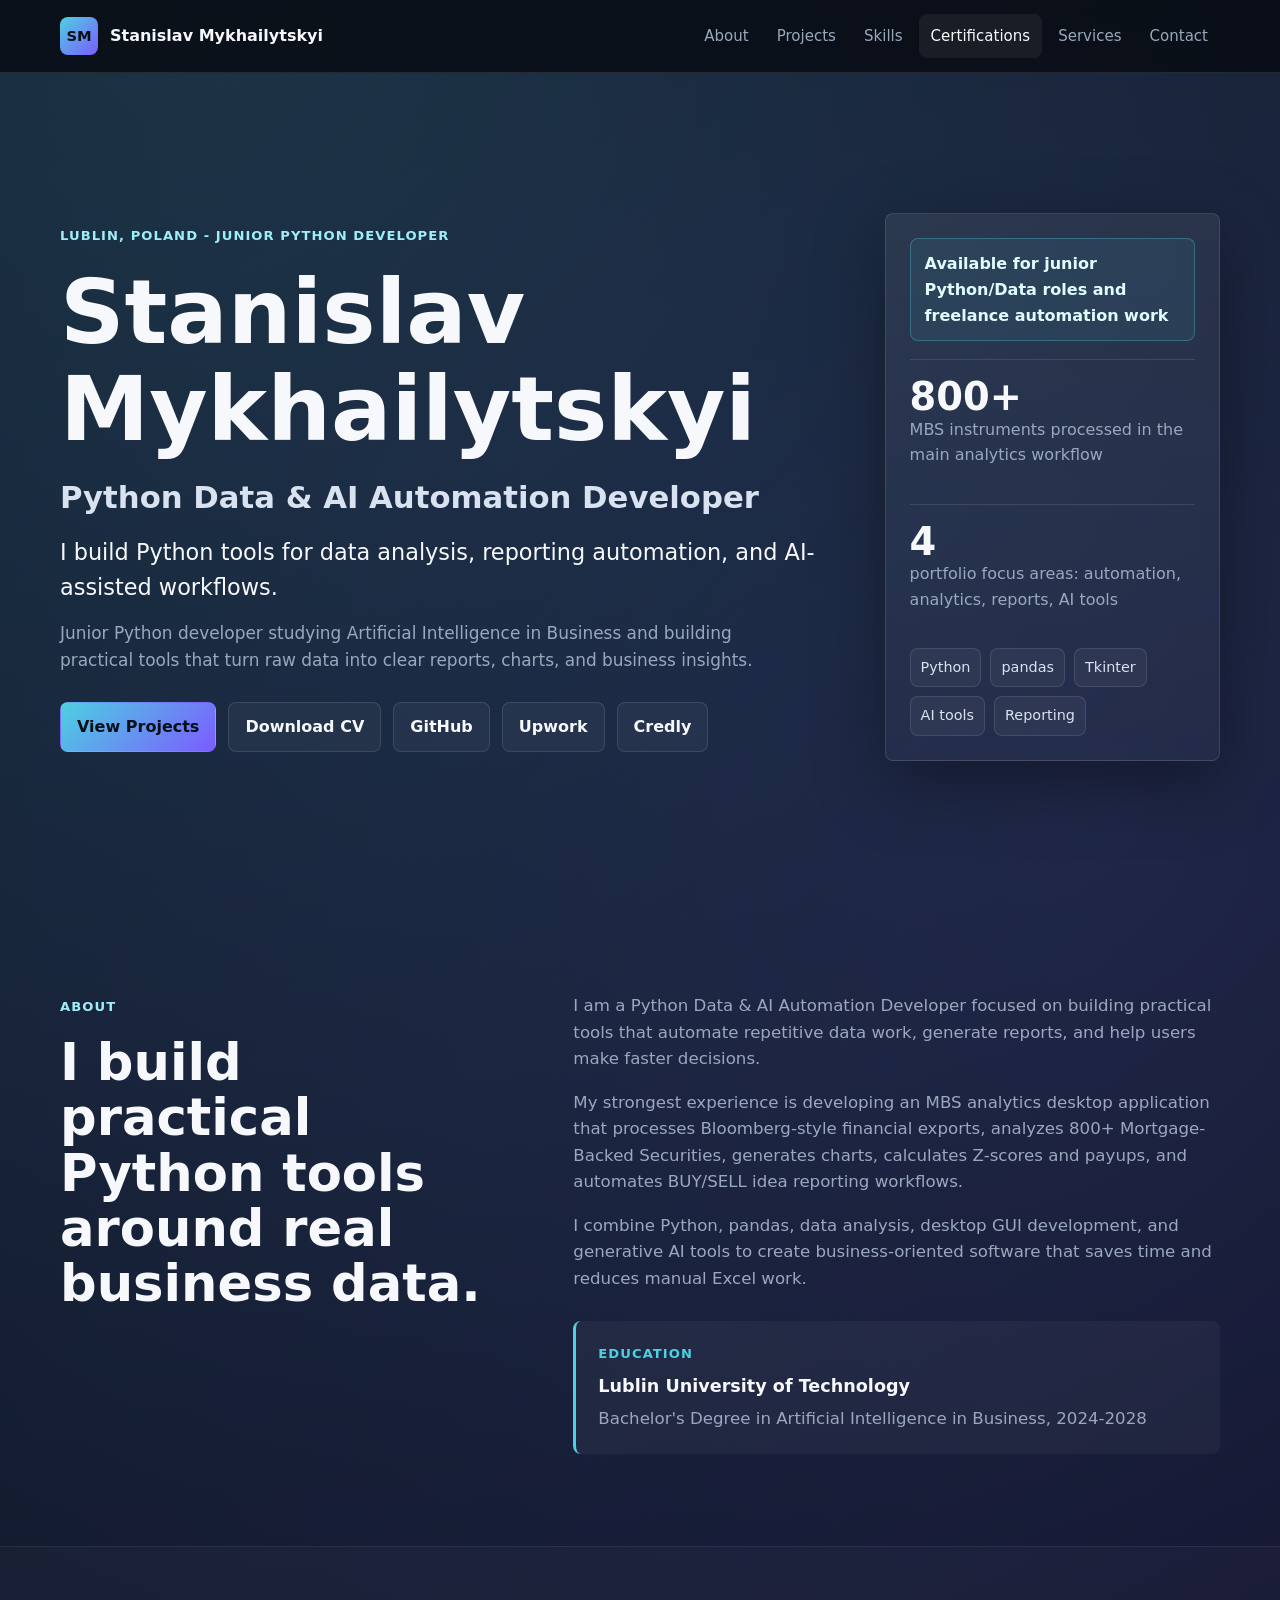
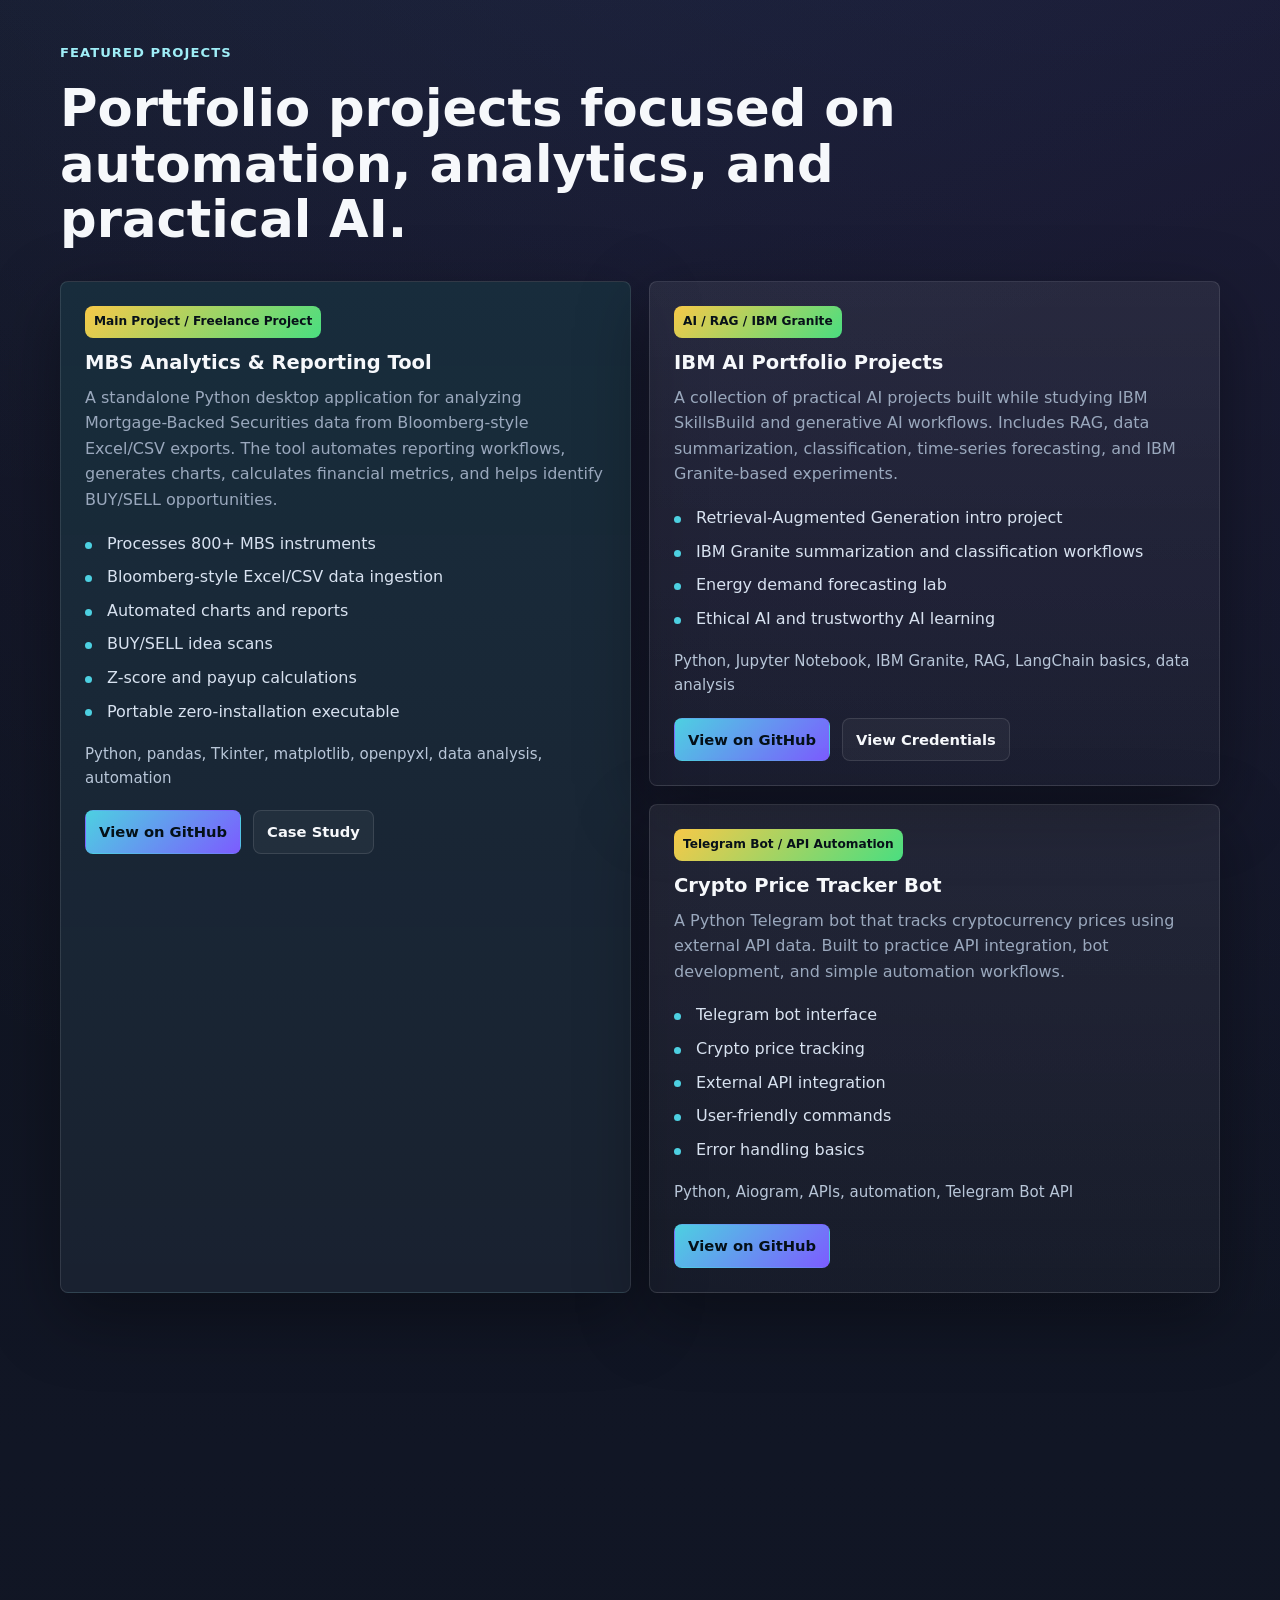
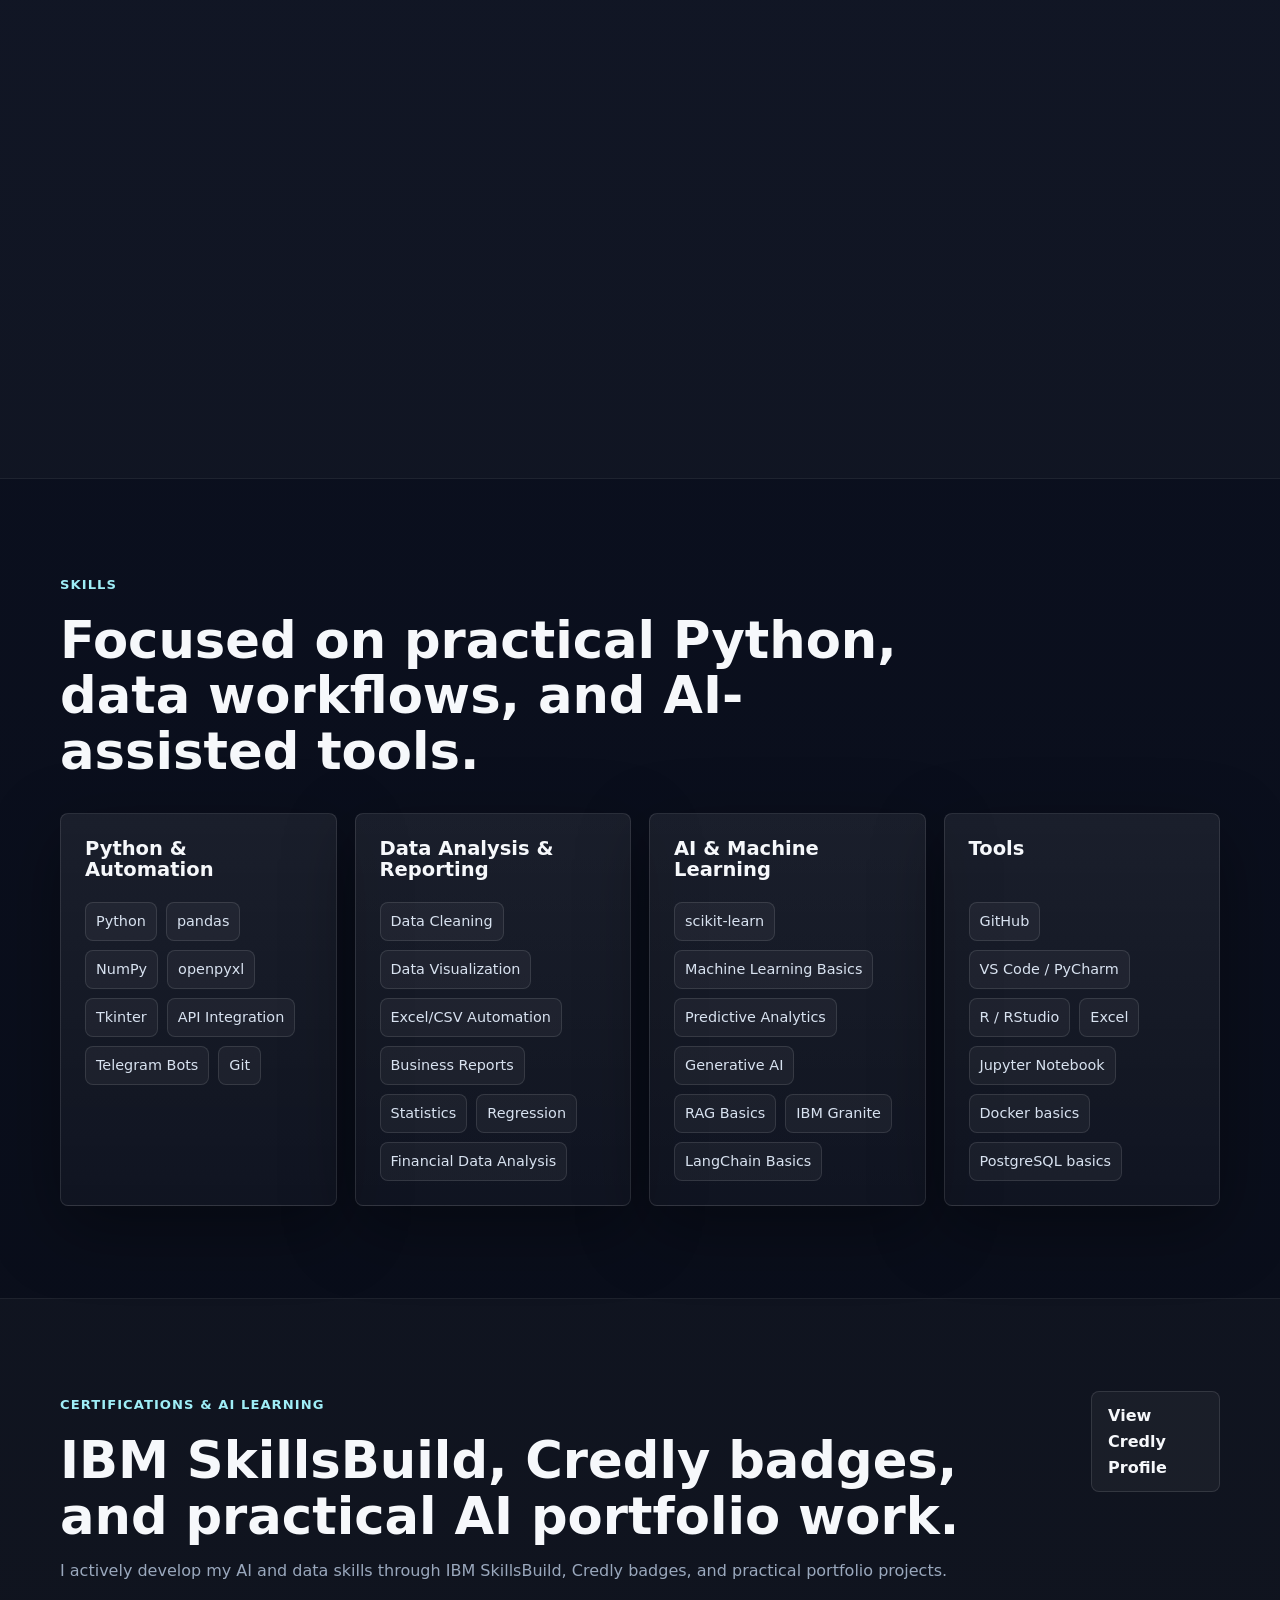
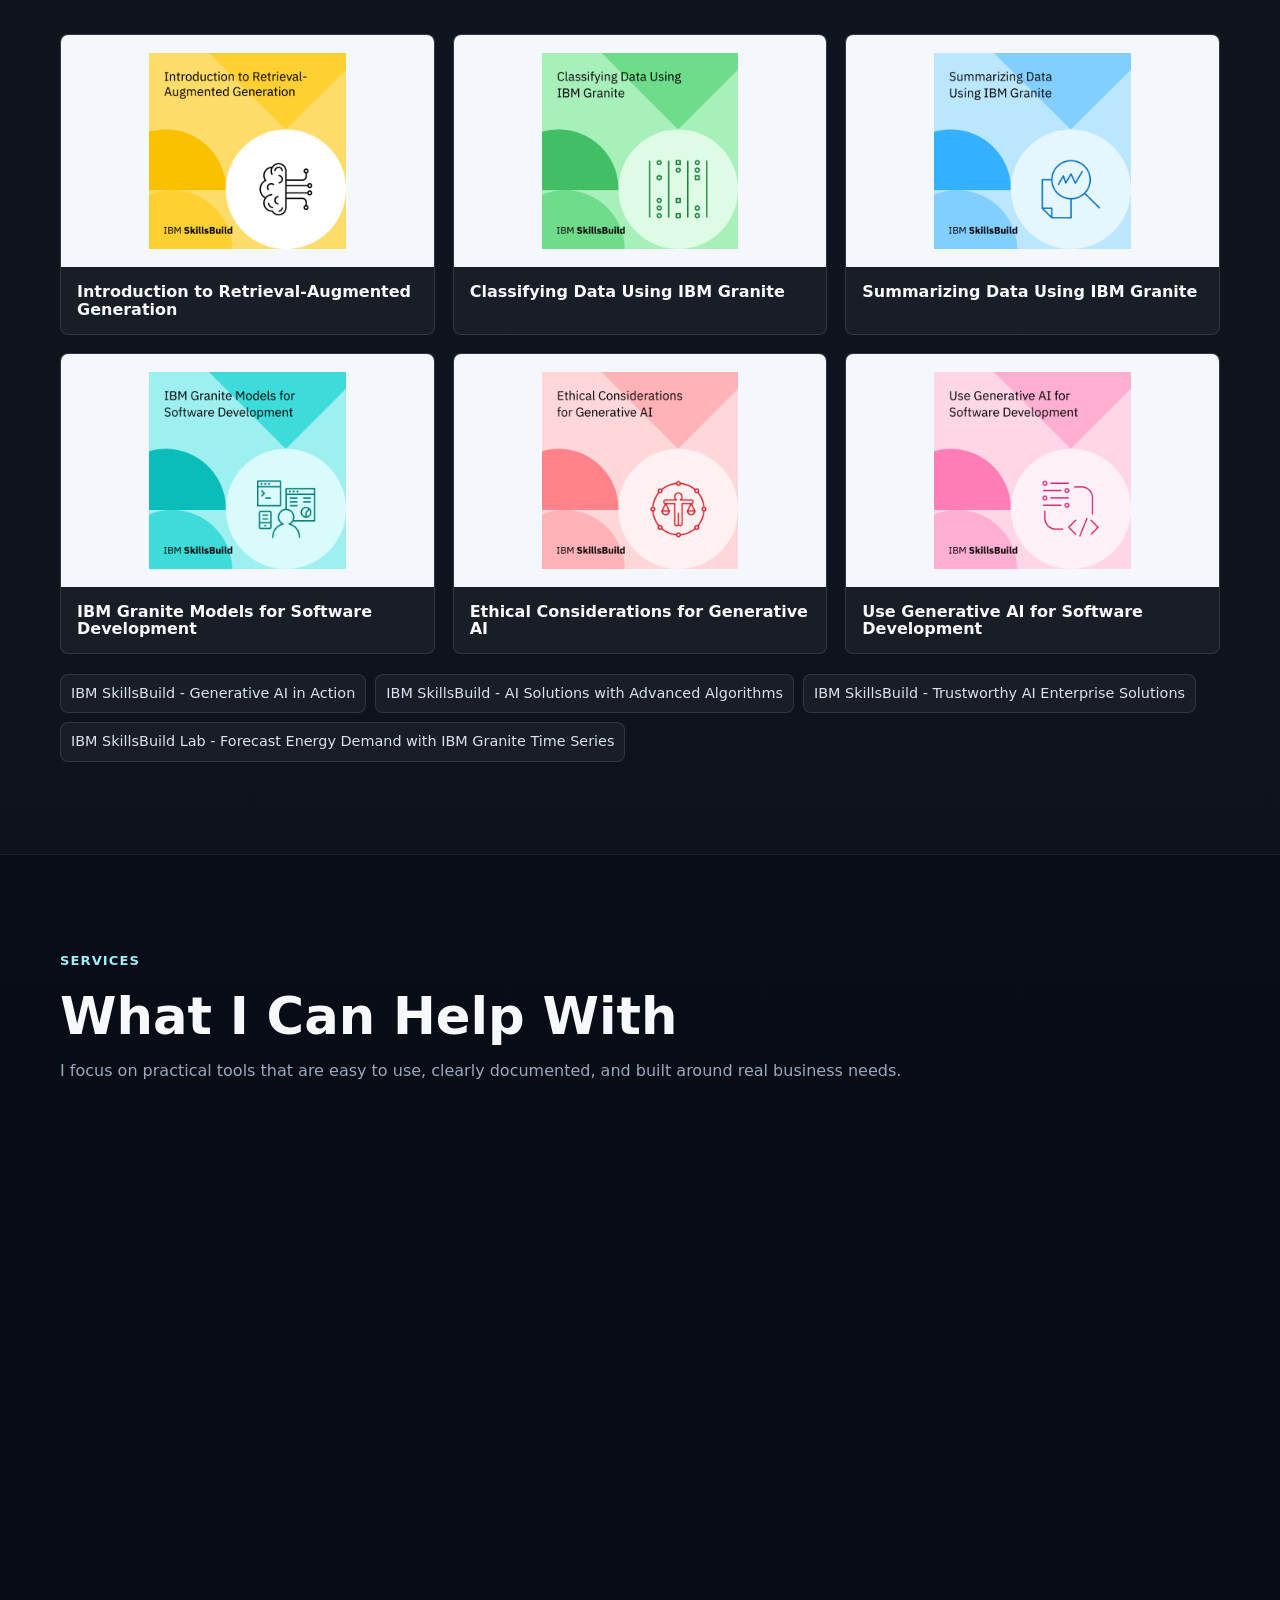
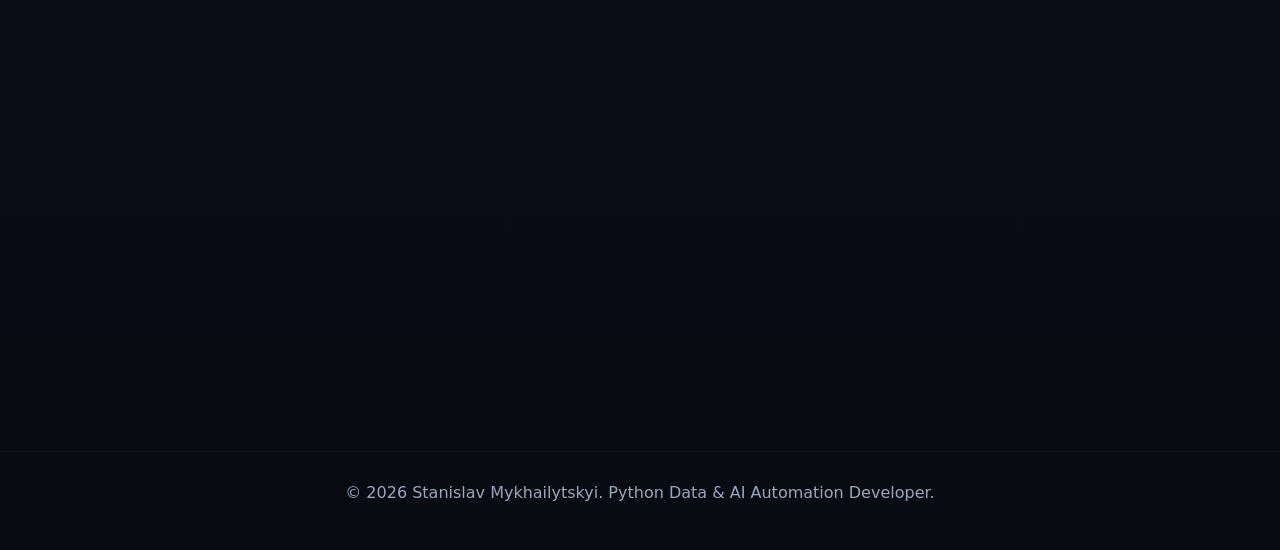
==== commit 0cb0b122: "Redesign portfolio website" ====
--- a/index.html
+++ b/index.html
@@ -3,575 +3,339 @@
 <head>
   <meta charset="UTF-8">
   <meta name="viewport" content="width=device-width, initial-scale=1.0">
-  <title>Stanislav Mykhailytskyi | ML & Python Portfolio</title>
-  <style>
-    @import url("https://fonts.googleapis.com/css2?family=Sora:wght@500;700;800&family=IBM+Plex+Sans:wght@400;500;600&display=swap");
-
-    :root {
-      --bg: #0f1118;
-      --bg-soft: #171b27;
-      --card: #1a1f2d;
-      --text: #f7f8fc;
-      --muted: #adb3c4;
-      --line: rgba(255, 255, 255, 0.11);
-      --green: #66da86;
-      --green-strong: #3fbf66;
-      --amber: #ffcc70;
-      --shadow: 0 18px 50px rgba(0, 0, 0, 0.35);
-      --radius: 22px;
-      --max-width: 1120px;
-    }
-
-    * {
-      box-sizing: border-box;
-    }
-
-    html {
-      scroll-behavior: smooth;
-    }
-
-    body {
-      margin: 0;
-      color: var(--text);
-      background:
-        radial-gradient(700px 420px at 8% -10%, rgba(102, 218, 134, 0.2), transparent 60%),
-        radial-gradient(620px 420px at 100% 0%, rgba(255, 204, 112, 0.14), transparent 65%),
-        linear-gradient(170deg, #0f1118 0%, #121726 45%, #0f1118 100%);
-      font-family: "IBM Plex Sans", "Segoe UI", sans-serif;
-      line-height: 1.58;
-      min-height: 100vh;
-    }
-
-    h1,
-    h2,
-    h3,
-    .logo {
-      font-family: "Sora", "Segoe UI", sans-serif;
-      letter-spacing: -0.02em;
-    }
-
-    a {
-      color: inherit;
-      text-decoration: none;
-    }
-
-    .container {
-      width: min(calc(100% - 32px), var(--max-width));
-      margin: 0 auto;
-    }
-
-    .nav {
-      position: sticky;
-      top: 0;
-      z-index: 20;
-      background: rgba(15, 17, 24, 0.83);
-      backdrop-filter: blur(14px);
-      border-bottom: 1px solid var(--line);
-    }
-
-    .nav-inner {
-      display: flex;
-      align-items: center;
-      justify-content: space-between;
-      padding: 16px 0;
-      gap: 20px;
-    }
-
-    .logo {
-      font-weight: 700;
-      font-size: 1.06rem;
-    }
-
-    .nav-links {
-      display: flex;
-      flex-wrap: wrap;
-      gap: 18px;
-      color: var(--muted);
-      font-size: 0.95rem;
-    }
-
-    .nav-links a:hover {
-      color: var(--text);
-    }
-
-    .hero {
-      padding: 76px 0 34px;
-    }
-
-    .hero-grid {
-      display: grid;
-      grid-template-columns: 1.2fr 0.8fr;
-      gap: 20px;
-    }
-
-    .card {
-      border: 1px solid var(--line);
-      background: linear-gradient(180deg, rgba(255, 255, 255, 0.05), rgba(255, 255, 255, 0.02));
-      border-radius: var(--radius);
-      box-shadow: var(--shadow);
-    }
-
-    .hero-main {
-      padding: 38px;
-      position: relative;
-      overflow: hidden;
-    }
-
-    .hero-main::after {
-      content: "";
-      position: absolute;
-      inset: auto -120px -140px auto;
-      width: 320px;
-      height: 320px;
-      border-radius: 50%;
-      background: radial-gradient(circle, rgba(102, 218, 134, 0.25), transparent 65%);
-      pointer-events: none;
-    }
-
-    .eyebrow {
-      display: inline-flex;
-      align-items: center;
-      gap: 10px;
-      border-radius: 999px;
-      padding: 8px 14px;
-      font-weight: 500;
-      font-size: 0.88rem;
-      background: rgba(102, 218, 134, 0.12);
-      border: 1px solid rgba(102, 218, 134, 0.25);
-      color: #b5ffcc;
-      margin-bottom: 16px;
-    }
-
-    h1 {
-      font-size: clamp(2.1rem, 5.5vw, 4rem);
-      line-height: 1.05;
-      margin: 0 0 14px;
-    }
-
-    .lead {
-      color: var(--muted);
-      font-size: 1.05rem;
-      max-width: 720px;
-      margin: 0 0 24px;
-    }
-
-    .cta-row {
-      display: flex;
-      gap: 12px;
-      flex-wrap: wrap;
-      margin-bottom: 24px;
-    }
-
-    .btn {
-      display: inline-flex;
-      align-items: center;
-      justify-content: center;
-      border-radius: 14px;
-      border: 1px solid var(--line);
-      padding: 11px 18px;
-      font-weight: 600;
-      transition: transform 0.25s ease, border-color 0.25s ease, background 0.25s ease;
-      background: rgba(255, 255, 255, 0.04);
-    }
-
-    .btn:hover {
-      transform: translateY(-2px);
-      border-color: rgba(102, 218, 134, 0.6);
-    }
-
-    .btn-primary {
-      background: linear-gradient(135deg, var(--green), var(--green-strong));
-      color: #0b2513;
-      border: 0;
-    }
-
-    .hero-side {
-      padding: 24px;
-      display: grid;
-      gap: 14px;
-      align-content: start;
-    }
-
-    .profile-box {
-      padding: 18px;
-      border-radius: 16px;
-      border: 1px solid var(--line);
-      background: rgba(0, 0, 0, 0.2);
-    }
-
-    .profile-head {
-      display: flex;
-      align-items: center;
-      gap: 12px;
-      margin-bottom: 12px;
-    }
-
-    .avatar {
-      width: 58px;
-      height: 58px;
-      border-radius: 14px;
-      display: grid;
-      place-items: center;
-      font-family: "Sora", "Segoe UI", sans-serif;
-      font-weight: 700;
-      background: linear-gradient(135deg, rgba(102, 218, 134, 0.35), rgba(255, 204, 112, 0.3));
-      border: 1px solid rgba(255, 255, 255, 0.22);
-      color: #f7fff8;
-    }
-
-    .profile-name {
-      font-size: 1.03rem;
-      font-weight: 600;
-    }
-
-    .muted {
-      color: var(--muted);
-    }
-
-    .chips {
-      display: flex;
-      flex-wrap: wrap;
-      gap: 8px;
-      margin-top: 12px;
-    }
-
-    .chip {
-      padding: 6px 10px;
-      border-radius: 999px;
-      font-size: 0.84rem;
-      border: 1px solid var(--line);
-      background: rgba(255, 255, 255, 0.05);
-      color: #e9ecf6;
-    }
-
-    section {
-      padding: 18px 0 14px;
-    }
-
-    .section-title {
-      margin: 0 0 14px;
-      font-size: 1.75rem;
-    }
-
-    .section-subtitle {
-      color: var(--muted);
-      margin: 0 0 20px;
-      max-width: 760px;
-    }
-
-    .grid-2 {
-      display: grid;
-      grid-template-columns: repeat(2, minmax(0, 1fr));
-      gap: 18px;
-    }
-
-    .panel {
-      padding: 28px;
-    }
-
-    .list {
-      margin: 0;
-      padding-left: 18px;
-      color: var(--muted);
-      display: grid;
-      gap: 8px;
-    }
-
-    .skills-wrap {
-      display: flex;
-      flex-wrap: wrap;
-      gap: 10px;
-    }
-
-    .skill {
-      padding: 9px 14px;
-      border-radius: 999px;
-      border: 1px solid rgba(102, 218, 134, 0.35);
-      background: rgba(102, 218, 134, 0.12);
-      font-weight: 500;
-      color: #deffe8;
-    }
-
-    .projects-grid {
-      display: grid;
-      grid-template-columns: repeat(3, minmax(0, 1fr));
-      gap: 18px;
-    }
-
-    .project h3 {
-      margin: 0 0 10px;
-      font-size: 1.2rem;
-    }
-
-    .project p {
-      margin: 0 0 14px;
-      color: var(--muted);
-    }
-
-    .project-tags {
-      display: flex;
-      flex-wrap: wrap;
-      gap: 8px;
-      margin-bottom: 14px;
-    }
-
-    .tag {
-      font-size: 0.82rem;
-      padding: 5px 9px;
-      border-radius: 999px;
-      border: 1px solid var(--line);
-      background: rgba(255, 255, 255, 0.05);
-      color: #d8ddea;
-    }
-
-    .certs {
-      display: grid;
-      grid-template-columns: repeat(2, minmax(0, 1fr));
-      gap: 18px;
-    }
-
-    .cert h3 {
-      margin: 0 0 8px;
-      font-size: 1.18rem;
-    }
-
-    .cert p {
-      margin: 5px 0;
-      color: var(--muted);
-    }
-
-    .contact-row {
-      display: flex;
-      gap: 12px;
-      flex-wrap: wrap;
-      margin-top: 10px;
-    }
-
-    .footer {
-      padding: 30px 0 42px;
-      text-align: center;
-      color: var(--muted);
-      font-size: 0.95rem;
-    }
-
-    .reveal {
-      opacity: 0;
-      transform: translateY(16px);
-      animation: reveal 0.75s ease forwards;
-    }
-
-    .delay-1 {
-      animation-delay: 0.08s;
-    }
-
-    .delay-2 {
-      animation-delay: 0.15s;
-    }
-
-    .delay-3 {
-      animation-delay: 0.22s;
-    }
-
-    @keyframes reveal {
-      to {
-        opacity: 1;
-        transform: translateY(0);
-      }
-    }
-
-    @media (max-width: 980px) {
-      .hero-grid,
-      .grid-2,
-      .projects-grid,
-      .certs {
-        grid-template-columns: 1fr;
-      }
-
-      .hero-main,
-      .panel,
-      .hero-side {
-        padding: 22px;
-      }
-
-    }
-  </style>
+  <meta name="description" content="Stanislav Mykhailytskyi - Python Data & AI Automation Developer based in Lublin, Poland.">
+  <title>Stanislav Mykhailytskyi | Python Data & AI Automation Developer</title>
+  <link rel="stylesheet" href="styles.css">
 </head>
 <body>
-  <nav class="nav">
-    <div class="container nav-inner">
-      <div class="logo">Stanislav Mykhailytskyi</div>
-      <div class="nav-links">
+  <header class="site-header" id="top">
+    <nav class="nav" aria-label="Primary navigation">
+      <a class="brand" href="#top" aria-label="Stanislav Mykhailytskyi home">
+        <span class="brand-mark">SM</span>
+        <span>Stanislav Mykhailytskyi</span>
+      </a>
+      <button class="nav-toggle" type="button" aria-label="Open navigation" aria-expanded="false">
+        <span></span>
+        <span></span>
+        <span></span>
+      </button>
+      <div class="nav-links" data-nav-links>
         <a href="#about">About</a>
+        <a href="#projects">Projects</a>
         <a href="#skills">Skills</a>
-        <a href="#projects">Projects</a>
         <a href="#certifications">Certifications</a>
+        <a href="#services">Services</a>
         <a href="#contact">Contact</a>
       </div>
-    </div>
-  </nav>
-
-  <header class="hero">
-    <div class="container hero-grid">
-      <div class="card hero-main reveal">
-        <div class="eyebrow">Open for freelance projects</div>
-        <h1>Machine Learning Engineer | Python | Data Analysis</h1>
-        <p class="lead">
-          I help turn raw data into useful insights and practical models.
-          My focus is clean analysis, clear communication, and solutions that are easy to use.
-        </p>
-        <div class="cta-row">
-          <a class="btn btn-primary" href="https://github.com/RoninXDark" target="_blank" rel="noreferrer">View GitHub</a>
-          <a class="btn" href="https://www.upwork.com/freelancers/~01a8f8f46065f65706" target="_blank" rel="noreferrer">View Upwork</a>
-        </div>
-      </div>
-
-      <aside class="card hero-side reveal delay-1">
-        <div class="profile-box">
-          <div class="profile-head">
-            <div class="avatar">SM</div>
-            <div>
-              <div class="profile-name">Stanislav Mykhailytskyi</div>
-              <div class="muted">AI in Business student, Lublin University of Technology</div>
-            </div>
-          </div>
-          <p class="muted" style="margin: 0;">
-            I build portfolio-grade Python projects in analytics, automation, and machine learning.
-          </p>
-          <div class="chips">
-            <span class="chip">Python</span>
-            <span class="chip">Machine Learning</span>
-            <span class="chip">Data Analysis</span>
-            <span class="chip">Automation</span>
-          </div>
-        </div>
-        <div class="profile-box">
-          <div style="font-weight: 600; margin-bottom: 6px;">What clients get</div>
-          <div class="muted">Structured code, readable reports, and on-time delivery.</div>
-        </div>
-      </aside>
-    </div>
+    </nav>
   </header>
 
-  <section id="about">
-    <div class="container grid-2">
-      <article class="card panel reveal delay-1">
-        <h2 class="section-title">About</h2>
-        <p class="section-subtitle">
-          I work at the intersection of analytics and machine learning, from data cleaning to model evaluation.
-        </p>
-        <ul class="list">
-          <li>Analyze and prepare messy datasets for decision-making.</li>
-          <li>Build baseline ML models for regression and classification tasks.</li>
-          <li>Create visual reports in Python for business and academic use.</li>
-          <li>Automate repetitive workflows with scripts and APIs.</li>
-        </ul>
-      </article>
-
-      <article class="card panel reveal delay-2" id="skills">
-        <h2 class="section-title">Core Skills</h2>
-        <div class="skills-wrap">
-          <span class="skill">Data Analysis</span>
-          <span class="skill">Python</span>
-          <span class="skill">Machine Learning</span>
-          <span class="skill">scikit-learn</span>
-          <span class="skill">pandas</span>
-          <span class="skill">NumPy</span>
-          <span class="skill">R / RStudio</span>
-          <span class="skill">Statistics</span>
-          <span class="skill">Data Visualization</span>
-          <span class="skill">Excel</span>
-          <span class="skill">API Integration</span>
-          <span class="skill">Automation</span>
-        </div>
-      </article>
-    </div>
-  </section>
-
-  <section id="projects">
-    <div class="container">
-      <h2 class="section-title">Featured Projects</h2>
-      <p class="section-subtitle">
-        Public repositories that show practical Python work in analytics and automation.
-      </p>
-      <div class="projects-grid">
-        <article class="card panel project reveal delay-1">
-          <h3>MBS Analytics Tool</h3>
-          <p>Desktop tool for mortgage-backed securities analysis with charting, spread calculations, and report workflows.</p>
-          <div class="project-tags">
-            <span class="tag">Python</span>
-            <span class="tag">Tkinter</span>
-            <span class="tag">Analytics</span>
-            <span class="tag">Reporting</span>
-          </div>
-          <a class="btn" href="https://github.com/RoninXDark/MBS-Analytics-Tool" target="_blank" rel="noreferrer">Open Repository</a>
+  <main>
+    <section class="hero section-band">
+      <div class="container hero-grid">
+        <div class="hero-copy reveal">
+          <p class="eyebrow">Lublin, Poland - Junior Python Developer</p>
+          <h1>Stanislav Mykhailytskyi</h1>
+          <p class="hero-title">Python Data & AI Automation Developer</p>
+          <p class="hero-subtitle">I build Python tools for data analysis, reporting automation, and AI-assisted workflows.</p>
+          <p class="hero-text">
+            Junior Python developer studying Artificial Intelligence in Business and building practical tools that turn raw data into clear reports, charts, and business insights.
+          </p>
+          <div class="button-row" aria-label="Primary links">
+            <a class="btn btn-primary" href="#projects">View Projects</a>
+            <a class="btn" href="assets/Stanislav_Mykhailytskyi_CV.pdf" download>Download CV</a>
+            <a class="btn" href="https://github.com/RoninXDark" target="_blank" rel="noreferrer">GitHub</a>
+            <a class="btn" href="https://www.upwork.com/freelancers/~01a8f8f46065f65706" target="_blank" rel="noreferrer">Upwork</a>
+            <a class="btn" href="https://www.credly.com/users/stanislav-mykhailytskyi/badges#credly" target="_blank" rel="noreferrer">Credly</a>
+          </div>
+        </div>
+
+        <aside class="hero-panel reveal" aria-label="Portfolio summary">
+          <div class="status-pill">Available for junior Python/Data roles and freelance automation work</div>
+          <div class="hero-metric">
+            <strong>800+</strong>
+            <span>MBS instruments processed in the main analytics workflow</span>
+          </div>
+          <div class="hero-metric">
+            <strong>4</strong>
+            <span>portfolio focus areas: automation, analytics, reports, AI tools</span>
+          </div>
+          <div class="hero-tags">
+            <span>Python</span>
+            <span>pandas</span>
+            <span>Tkinter</span>
+            <span>AI tools</span>
+            <span>Reporting</span>
+          </div>
+        </aside>
+      </div>
+    </section>
+
+    <section class="section" id="about">
+      <div class="container split-layout">
+        <div>
+          <p class="section-kicker">About</p>
+          <h2>I build practical Python tools around real business data.</h2>
+        </div>
+        <div class="content-stack">
+          <p>
+            I am a Python Data & AI Automation Developer focused on building practical tools that automate repetitive data work, generate reports, and help users make faster decisions.
+          </p>
+          <p>
+            My strongest experience is developing an MBS analytics desktop application that processes Bloomberg-style financial exports, analyzes 800+ Mortgage-Backed Securities, generates charts, calculates Z-scores and payups, and automates BUY/SELL idea reporting workflows.
+          </p>
+          <p>
+            I combine Python, pandas, data analysis, desktop GUI development, and generative AI tools to create business-oriented software that saves time and reduces manual Excel work.
+          </p>
+          <div class="education-block">
+            <span>Education</span>
+            <strong>Lublin University of Technology</strong>
+            <p>Bachelor's Degree in Artificial Intelligence in Business, 2024-2028</p>
+          </div>
+        </div>
+      </div>
+    </section>
+
+    <section class="section section-alt" id="projects">
+      <div class="container">
+        <div class="section-heading">
+          <p class="section-kicker">Featured Projects</p>
+          <h2>Portfolio projects focused on automation, analytics, and practical AI.</h2>
+        </div>
+
+        <div class="project-grid">
+          <article class="card project-card featured" id="mbs-project">
+            <div class="card-topline">
+              <span class="badge">Main Project / Freelance Project</span>
+            </div>
+            <h3>MBS Analytics & Reporting Tool</h3>
+            <p>
+              A standalone Python desktop application for analyzing Mortgage-Backed Securities data from Bloomberg-style Excel/CSV exports. The tool automates reporting workflows, generates charts, calculates financial metrics, and helps identify BUY/SELL opportunities.
+            </p>
+            <ul class="check-list">
+              <li>Processes 800+ MBS instruments</li>
+              <li>Bloomberg-style Excel/CSV data ingestion</li>
+              <li>Automated charts and reports</li>
+              <li>BUY/SELL idea scans</li>
+              <li>Z-score and payup calculations</li>
+              <li>Portable zero-installation executable</li>
+            </ul>
+            <p class="tech-line">Python, pandas, Tkinter, matplotlib, openpyxl, data analysis, automation</p>
+            <div class="card-actions">
+              <a class="btn btn-small btn-primary" href="https://github.com/RoninXDark/MBS-Analytics-Tool" target="_blank" rel="noreferrer">View on GitHub</a>
+              <a class="btn btn-small" href="#mbs-case-study">Case Study</a>
+            </div>
+          </article>
+
+          <article class="card project-card">
+            <div class="card-topline">
+              <span class="badge">AI / RAG / IBM Granite</span>
+            </div>
+            <h3>IBM AI Portfolio Projects</h3>
+            <p>
+              A collection of practical AI projects built while studying IBM SkillsBuild and generative AI workflows. Includes RAG, data summarization, classification, time-series forecasting, and IBM Granite-based experiments.
+            </p>
+            <ul class="check-list">
+              <li>Retrieval-Augmented Generation intro project</li>
+              <li>IBM Granite summarization and classification workflows</li>
+              <li>Energy demand forecasting lab</li>
+              <li>Ethical AI and trustworthy AI learning</li>
+            </ul>
+            <p class="tech-line">Python, Jupyter Notebook, IBM Granite, RAG, LangChain basics, data analysis</p>
+            <div class="card-actions">
+              <a class="btn btn-small btn-primary" href="https://github.com/RoninXDark/ibm-ai-portfolio-projects" target="_blank" rel="noreferrer">View on GitHub</a>
+              <a class="btn btn-small" href="https://www.credly.com/users/stanislav-mykhailytskyi/badges#credly" target="_blank" rel="noreferrer">View Credentials</a>
+            </div>
+          </article>
+
+          <article class="card project-card">
+            <div class="card-topline">
+              <span class="badge">Telegram Bot / API Automation</span>
+            </div>
+            <h3>Crypto Price Tracker Bot</h3>
+            <p>
+              A Python Telegram bot that tracks cryptocurrency prices using external API data. Built to practice API integration, bot development, and simple automation workflows.
+            </p>
+            <ul class="check-list">
+              <li>Telegram bot interface</li>
+              <li>Crypto price tracking</li>
+              <li>External API integration</li>
+              <li>User-friendly commands</li>
+              <li>Error handling basics</li>
+            </ul>
+            <p class="tech-line">Python, Aiogram, APIs, automation, Telegram Bot API</p>
+            <div class="card-actions">
+              <a class="btn btn-small btn-primary" href="https://github.com/RoninXDark/CryptoPriceTracker-Bot" target="_blank" rel="noreferrer">View on GitHub</a>
+            </div>
+          </article>
+
+          <article class="card project-card">
+            <div class="card-topline">
+              <span class="badge">Data Analysis / ML Practice</span>
+            </div>
+            <h3>Sales Analysis AI</h3>
+            <p>
+              A data analysis and machine learning practice project focused on sales data processing, visualization, and simple predictive modeling.
+            </p>
+            <ul class="check-list">
+              <li>Data cleaning and preprocessing</li>
+              <li>Exploratory data analysis</li>
+              <li>Sales visualization</li>
+              <li>Basic machine learning model</li>
+              <li>Python data workflow practice</li>
+            </ul>
+            <p class="tech-line">Python, pandas, NumPy, matplotlib, scikit-learn</p>
+            <div class="card-actions">
+              <a class="btn btn-small btn-primary" href="https://github.com/RoninXDark/Sales-Analysis-AI" target="_blank" rel="noreferrer">View on GitHub</a>
+            </div>
+          </article>
+        </div>
+
+        <article class="case-study" id="mbs-case-study">
+          <div>
+            <p class="section-kicker">Case Study Snapshot</p>
+            <h3>MBS Analytics Tool</h3>
+          </div>
+          <p>
+            The MBS tool is the strongest portfolio asset because it solves a specific business workflow: turning Bloomberg-style fixed-income exports into analyst-ready charts, metrics, and Excel reports. The project shows practical Python, GUI design, data cleaning, and reporting automation in one application.
+          </p>
         </article>
-
-        <article class="card panel project reveal delay-2">
-          <h3>Sales Analysis AI</h3>
-          <p>Project for sales trend analysis and forecasting with visual exploration and linear regression modeling.</p>
-          <div class="project-tags">
-            <span class="tag">Python</span>
-            <span class="tag">pandas</span>
-            <span class="tag">scikit-learn</span>
-            <span class="tag">Forecasting</span>
-          </div>
-          <a class="btn" href="https://github.com/RoninXDark/Sales-Analysis-AI" target="_blank" rel="noreferrer">Open Repository</a>
-        </article>
-
-        <article class="card panel project reveal delay-3">
-          <h3>CryptoPriceTracker Bot</h3>
-          <p>Telegram bot that fetches real-time crypto prices and market change signals through the CoinGecko API.</p>
-          <div class="project-tags">
-            <span class="tag">Python</span>
-            <span class="tag">Aiogram</span>
-            <span class="tag">Telegram</span>
-            <span class="tag">API</span>
-          </div>
-          <a class="btn" href="https://github.com/RoninXDark/CryptoPriceTracker-Bot" target="_blank" rel="noreferrer">Open Repository</a>
-        </article>
-      </div>
-    </div>
-  </section>
-
-  <section id="certifications">
-    <div class="container">
-      <h2 class="section-title">Certifications</h2>
-      <p class="section-subtitle">IBM SkillsBuild certificates relevant to practical AI development.</p>
-      <div class="certs">
-        <article class="card panel cert reveal delay-1">
-          <h3>Building Trustworthy AI Enterprise Solutions</h3>
-          <p><strong>Provider:</strong> IBM SkillsBuild</p>
-          <p><strong>Issued:</strong> April 2026</p>
-          <p><strong>ID:</strong> 4c8987f1-1736-408f-b179-a72a6ae59791</p>
-        </article>
-        <article class="card panel cert reveal delay-2">
-          <h3>Building AI Solutions Using Advanced Algorithms and Open Source Frameworks</h3>
-          <p><strong>Provider:</strong> IBM SkillsBuild</p>
-          <p><strong>Issued:</strong> April 2026</p>
-          <p><strong>ID:</strong> 71748752-c209-4b9d-ad4c-6f3edc1d58dd</p>
-        </article>
-      </div>
-    </div>
-  </section>
-
-  <section id="contact">
-    <div class="container">
-      <article class="card panel reveal delay-1">
-        <h2 class="section-title">Contact</h2>
-        <p class="section-subtitle">
-          I am available for freelance tasks in data analysis, Python automation, and entry-level machine learning.
-        </p>
-        <div class="contact-row">
-          <a class="btn btn-primary" href="mailto:stanislavmihajlickij@gmail.com">Email me to stanislavmihajlickij@gmail.com</a>
+      </div>
+    </section>
+
+    <section class="section" id="skills">
+      <div class="container">
+        <div class="section-heading">
+          <p class="section-kicker">Skills</p>
+          <h2>Focused on practical Python, data workflows, and AI-assisted tools.</h2>
+        </div>
+        <div class="skills-grid">
+          <article class="card skill-card">
+            <h3>Python & Automation</h3>
+            <div class="skill-list">
+              <span>Python</span><span>pandas</span><span>NumPy</span><span>openpyxl</span><span>Tkinter</span><span>API Integration</span><span>Telegram Bots</span><span>Git</span>
+            </div>
+          </article>
+          <article class="card skill-card">
+            <h3>Data Analysis & Reporting</h3>
+            <div class="skill-list">
+              <span>Data Cleaning</span><span>Data Visualization</span><span>Excel/CSV Automation</span><span>Business Reports</span><span>Statistics</span><span>Regression</span><span>Financial Data Analysis</span>
+            </div>
+          </article>
+          <article class="card skill-card">
+            <h3>AI & Machine Learning</h3>
+            <div class="skill-list">
+              <span>scikit-learn</span><span>Machine Learning Basics</span><span>Predictive Analytics</span><span>Generative AI</span><span>RAG Basics</span><span>IBM Granite</span><span>LangChain Basics</span>
+            </div>
+          </article>
+          <article class="card skill-card">
+            <h3>Tools</h3>
+            <div class="skill-list">
+              <span>GitHub</span><span>VS Code / PyCharm</span><span>R / RStudio</span><span>Excel</span><span>Jupyter Notebook</span><span>Docker basics</span><span>PostgreSQL basics</span>
+            </div>
+          </article>
+        </div>
+      </div>
+    </section>
+
+    <section class="section section-alt" id="certifications">
+      <div class="container">
+        <div class="section-heading with-action">
+          <div>
+            <p class="section-kicker">Certifications & AI Learning</p>
+            <h2>IBM SkillsBuild, Credly badges, and practical AI portfolio work.</h2>
+            <p>I actively develop my AI and data skills through IBM SkillsBuild, Credly badges, and practical portfolio projects.</p>
+          </div>
+          <a class="btn" href="https://www.credly.com/users/stanislav-mykhailytskyi/badges#credly" target="_blank" rel="noreferrer">View Credly Profile</a>
+        </div>
+
+        <div class="cert-grid">
+          <article class="cert-card image-card">
+            <img src="assets/ibm-rag.png" alt="IBM Introduction to Retrieval-Augmented Generation digital sticker">
+            <h3>Introduction to Retrieval-Augmented Generation</h3>
+          </article>
+          <article class="cert-card image-card">
+            <img src="assets/ibm-granite-classification.png" alt="IBM Granite classification digital sticker">
+            <h3>Classifying Data Using IBM Granite</h3>
+          </article>
+          <article class="cert-card image-card">
+            <img src="assets/ibm-summarizing.png" alt="IBM Granite summarizing digital sticker">
+            <h3>Summarizing Data Using IBM Granite</h3>
+          </article>
+          <article class="cert-card image-card">
+            <img src="assets/ibm-software-development.png" alt="IBM Granite Models for Software Development digital sticker">
+            <h3>IBM Granite Models for Software Development</h3>
+          </article>
+          <article class="cert-card image-card">
+            <img src="assets/ibm-ethical-ai.png" alt="IBM Ethical Considerations for Generative AI digital sticker">
+            <h3>Ethical Considerations for Generative AI</h3>
+          </article>
+          <article class="cert-card image-card">
+            <img src="assets/ibm-genai-dev.png" alt="IBM Use Generative AI for Software Development digital sticker">
+            <h3>Use Generative AI for Software Development</h3>
+          </article>
+        </div>
+
+        <div class="cert-list" aria-label="Additional certifications">
+          <span>IBM SkillsBuild - Generative AI in Action</span>
+          <span>IBM SkillsBuild - AI Solutions with Advanced Algorithms</span>
+          <span>IBM SkillsBuild - Trustworthy AI Enterprise Solutions</span>
+          <span>IBM SkillsBuild Lab - Forecast Energy Demand with IBM Granite Time Series</span>
+        </div>
+      </div>
+    </section>
+
+    <section class="section" id="services">
+      <div class="container">
+        <div class="section-heading">
+          <p class="section-kicker">Services</p>
+          <h2>What I Can Help With</h2>
+          <p>I focus on practical tools that are easy to use, clearly documented, and built around real business needs.</p>
+        </div>
+        <div class="service-grid">
+          <article class="service-card">Python automation scripts</article>
+          <article class="service-card">Excel/CSV data processing</article>
+          <article class="service-card">Data cleaning and preprocessing</article>
+          <article class="service-card">Automated reports and charts</article>
+          <article class="service-card">Business data analysis</article>
+          <article class="service-card">Basic machine learning models</article>
+          <article class="service-card">AI-assisted document workflows</article>
+          <article class="service-card">Telegram bots and API integrations</article>
+        </div>
+      </div>
+    </section>
+
+    <section class="section contact-section" id="contact">
+      <div class="container contact-card">
+        <div>
+          <p class="section-kicker">Contact</p>
+          <h2>Let's build something useful</h2>
+          <p>
+            I am open to junior Python/Data roles, freelance automation projects, and practical AI/data tool development.
+          </p>
+          <dl class="contact-list">
+            <div><dt>Email</dt><dd><a href="mailto:stanislavmihajlickij@gmail.com">stanislavmihajlickij@gmail.com</a></dd></div>
+            <div><dt>GitHub</dt><dd><a href="https://github.com/RoninXDark" target="_blank" rel="noreferrer">github.com/RoninXDark</a></dd></div>
+            <div><dt>Upwork</dt><dd><a href="https://www.upwork.com/freelancers/~01a8f8f46065f65706" target="_blank" rel="noreferrer">Upwork profile</a></dd></div>
+            <div><dt>Credly</dt><dd><a href="https://www.credly.com/users/stanislav-mykhailytskyi/badges#credly" target="_blank" rel="noreferrer">Credly badges</a></dd></div>
+            <div><dt>Location</dt><dd>Lublin, Poland</dd></div>
+          </dl>
+        </div>
+        <div class="contact-actions">
+          <a class="btn btn-primary" href="mailto:stanislavmihajlickij@gmail.com">Email Me</a>
           <a class="btn" href="https://github.com/RoninXDark" target="_blank" rel="noreferrer">GitHub</a>
           <a class="btn" href="https://www.upwork.com/freelancers/~01a8f8f46065f65706" target="_blank" rel="noreferrer">Upwork</a>
         </div>
-      </article>
+      </div>
+    </section>
+  </main>
+
+  <footer class="footer">
+    <div class="container">
+      <p>&copy; 2026 Stanislav Mykhailytskyi. Python Data & AI Automation Developer.</p>
     </div>
-  </section>
-
-  <footer class="footer">
-    <div class="container">(c) 2026 Stanislav Mykhailytskyi. Built for a clean and practical ML portfolio.</div>
   </footer>
+
+  <script src="script.js"></script>
 </body>
-</html>
+</html>
--- a/styles.css
+++ b/styles.css
@@ -0,0 +1,687 @@
+:root {
+  --bg: #080b12;
+  --bg-alt: #0d1320;
+  --surface: #111827;
+  --surface-2: #151f30;
+  --card: #121a29;
+  --text: #f6f8fb;
+  --muted: #9aa8bd;
+  --soft: #d8e2f0;
+  --line: rgba(255, 255, 255, 0.11);
+  --accent: #4dd0e1;
+  --accent-2: #7c5cff;
+  --green: #4ade80;
+  --warning: #f7c948;
+  --shadow: 0 22px 70px rgba(0, 0, 0, 0.36);
+  --radius: 8px;
+  --max: 1160px;
+}
+
+* {
+  box-sizing: border-box;
+}
+
+html {
+  scroll-behavior: smooth;
+}
+
+body {
+  margin: 0;
+  font-family: Inter, ui-sans-serif, system-ui, -apple-system, BlinkMacSystemFont, "Segoe UI", sans-serif;
+  line-height: 1.6;
+  color: var(--text);
+  background:
+    radial-gradient(circle at 15% 0%, rgba(77, 208, 225, 0.18), transparent 30%),
+    radial-gradient(circle at 85% 12%, rgba(124, 92, 255, 0.16), transparent 34%),
+    linear-gradient(180deg, #080b12 0%, #0b1020 44%, #080b12 100%);
+  min-height: 100vh;
+}
+
+body.nav-open {
+  overflow: hidden;
+}
+
+a {
+  color: inherit;
+  text-decoration: none;
+}
+
+img {
+  display: block;
+  max-width: 100%;
+}
+
+h1,
+h2,
+h3,
+p {
+  margin-top: 0;
+}
+
+h1,
+h2,
+h3 {
+  line-height: 1.08;
+  letter-spacing: 0;
+}
+
+h1 {
+  font-size: clamp(3rem, 7vw, 6.4rem);
+  margin-bottom: 16px;
+}
+
+h2 {
+  font-size: clamp(2rem, 4vw, 3.3rem);
+  margin-bottom: 14px;
+}
+
+h3 {
+  font-size: 1.22rem;
+  margin-bottom: 12px;
+}
+
+p {
+  color: var(--muted);
+}
+
+.container {
+  width: min(calc(100% - 40px), var(--max));
+  margin: 0 auto;
+}
+
+.site-header {
+  position: sticky;
+  top: 0;
+  z-index: 50;
+  border-bottom: 1px solid var(--line);
+  background: rgba(8, 11, 18, 0.84);
+  backdrop-filter: blur(16px);
+}
+
+.nav {
+  width: min(calc(100% - 40px), var(--max));
+  min-height: 72px;
+  margin: 0 auto;
+  display: flex;
+  align-items: center;
+  justify-content: space-between;
+  gap: 24px;
+}
+
+.brand {
+  display: inline-flex;
+  align-items: center;
+  gap: 12px;
+  font-weight: 750;
+  color: var(--text);
+}
+
+.brand-mark {
+  width: 38px;
+  height: 38px;
+  display: grid;
+  place-items: center;
+  border-radius: var(--radius);
+  background: linear-gradient(135deg, var(--accent), var(--accent-2));
+  color: #061018;
+  font-size: 0.92rem;
+}
+
+.nav-links {
+  display: flex;
+  align-items: center;
+  gap: 4px;
+}
+
+.nav-links a {
+  color: var(--muted);
+  padding: 10px 12px;
+  border-radius: var(--radius);
+  font-size: 0.94rem;
+  transition: color 180ms ease, background-color 180ms ease;
+}
+
+.nav-links a:hover,
+.nav-links a.is-active {
+  color: var(--text);
+  background: rgba(255, 255, 255, 0.06);
+}
+
+.nav-toggle {
+  display: none;
+  width: 44px;
+  height: 44px;
+  border: 1px solid var(--line);
+  border-radius: var(--radius);
+  background: rgba(255, 255, 255, 0.04);
+  padding: 10px;
+}
+
+.nav-toggle span {
+  display: block;
+  height: 2px;
+  margin: 5px 0;
+  background: var(--text);
+}
+
+.section,
+.section-band {
+  padding: 92px 0;
+}
+
+.section-alt {
+  background: rgba(255, 255, 255, 0.025);
+  border-top: 1px solid rgba(255, 255, 255, 0.06);
+  border-bottom: 1px solid rgba(255, 255, 255, 0.06);
+}
+
+.hero {
+  min-height: calc(100vh - 72px);
+  display: flex;
+  align-items: center;
+}
+
+.hero-grid {
+  display: grid;
+  grid-template-columns: minmax(0, 1.4fr) minmax(320px, 0.6fr);
+  gap: 42px;
+  align-items: center;
+}
+
+.hero-copy {
+  max-width: 820px;
+}
+
+.eyebrow,
+.section-kicker {
+  display: inline-flex;
+  align-items: center;
+  margin-bottom: 18px;
+  color: #9feef7;
+  font-size: 0.82rem;
+  font-weight: 750;
+  letter-spacing: 0.08em;
+  text-transform: uppercase;
+}
+
+.hero-title {
+  color: var(--soft);
+  font-size: clamp(1.35rem, 2.4vw, 2rem);
+  font-weight: 720;
+  margin-bottom: 12px;
+}
+
+.hero-subtitle {
+  color: var(--text);
+  font-size: clamp(1.1rem, 2vw, 1.4rem);
+  margin-bottom: 14px;
+}
+
+.hero-text {
+  max-width: 700px;
+  font-size: 1.06rem;
+  margin-bottom: 28px;
+}
+
+.button-row,
+.card-actions,
+.contact-actions {
+  display: flex;
+  flex-wrap: wrap;
+  gap: 12px;
+}
+
+.btn {
+  display: inline-flex;
+  align-items: center;
+  justify-content: center;
+  min-height: 44px;
+  padding: 11px 16px;
+  border: 1px solid var(--line);
+  border-radius: var(--radius);
+  color: var(--text);
+  background: rgba(255, 255, 255, 0.045);
+  font-weight: 720;
+  transition: transform 180ms ease, border-color 180ms ease, background-color 180ms ease;
+}
+
+.btn:hover {
+  transform: translateY(-2px);
+  border-color: rgba(77, 208, 225, 0.65);
+  background: rgba(77, 208, 225, 0.09);
+}
+
+.btn-primary {
+  border-color: transparent;
+  background: linear-gradient(135deg, var(--accent), var(--accent-2));
+  color: #041018;
+}
+
+.btn-primary:hover {
+  background: linear-gradient(135deg, #79effa, #9a82ff);
+}
+
+.btn-small {
+  min-height: 40px;
+  padding: 9px 13px;
+  font-size: 0.92rem;
+}
+
+.hero-panel,
+.card,
+.case-study,
+.contact-card {
+  border: 1px solid var(--line);
+  border-radius: var(--radius);
+  background: linear-gradient(180deg, rgba(255, 255, 255, 0.065), rgba(255, 255, 255, 0.028));
+  box-shadow: var(--shadow);
+}
+
+.hero-panel {
+  padding: 24px;
+  display: grid;
+  gap: 18px;
+}
+
+.status-pill {
+  padding: 12px 14px;
+  border-radius: var(--radius);
+  color: #dffcff;
+  border: 1px solid rgba(77, 208, 225, 0.32);
+  background: rgba(77, 208, 225, 0.08);
+  font-weight: 690;
+}
+
+.hero-metric {
+  padding: 18px 0;
+  border-top: 1px solid var(--line);
+}
+
+.hero-metric strong {
+  display: block;
+  font-size: 2.4rem;
+  line-height: 1;
+}
+
+.hero-metric span {
+  color: var(--muted);
+}
+
+.hero-tags,
+.skill-list,
+.cert-list {
+  display: flex;
+  flex-wrap: wrap;
+  gap: 9px;
+}
+
+.hero-tags span,
+.skill-list span,
+.cert-list span {
+  border: 1px solid var(--line);
+  border-radius: var(--radius);
+  padding: 7px 10px;
+  color: var(--soft);
+  background: rgba(255, 255, 255, 0.045);
+  font-size: 0.9rem;
+}
+
+.split-layout {
+  display: grid;
+  grid-template-columns: 0.82fr 1.18fr;
+  gap: 64px;
+  align-items: start;
+}
+
+.content-stack p {
+  font-size: 1.04rem;
+}
+
+.education-block {
+  margin-top: 28px;
+  padding: 22px;
+  border-left: 3px solid var(--accent);
+  background: rgba(255, 255, 255, 0.04);
+  border-radius: var(--radius);
+}
+
+.education-block span {
+  display: block;
+  color: var(--accent);
+  font-size: 0.82rem;
+  font-weight: 750;
+  text-transform: uppercase;
+  letter-spacing: 0.08em;
+  margin-bottom: 8px;
+}
+
+.education-block strong {
+  display: block;
+  font-size: 1.1rem;
+}
+
+.education-block p {
+  margin: 6px 0 0;
+}
+
+.section-heading {
+  max-width: 850px;
+  margin-bottom: 34px;
+}
+
+.section-heading.with-action {
+  max-width: none;
+  display: flex;
+  justify-content: space-between;
+  gap: 24px;
+  align-items: flex-start;
+}
+
+.project-grid,
+.skills-grid,
+.cert-grid,
+.service-grid {
+  display: grid;
+  gap: 18px;
+}
+
+.project-grid {
+  grid-template-columns: repeat(2, minmax(0, 1fr));
+}
+
+.card {
+  padding: 24px;
+  transition: transform 180ms ease, border-color 180ms ease, background-color 180ms ease;
+}
+
+.card:hover,
+.service-card:hover,
+.cert-card:hover {
+  transform: translateY(-3px);
+  border-color: rgba(77, 208, 225, 0.45);
+}
+
+.project-card.featured {
+  grid-row: span 2;
+  background:
+    linear-gradient(180deg, rgba(77, 208, 225, 0.1), rgba(255, 255, 255, 0.03)),
+    var(--card);
+}
+
+.badge {
+  display: inline-flex;
+  align-items: center;
+  padding: 6px 9px;
+  border-radius: var(--radius);
+  color: #071119;
+  background: linear-gradient(135deg, var(--warning), var(--green));
+  font-size: 0.76rem;
+  font-weight: 800;
+  margin-bottom: 14px;
+}
+
+.check-list {
+  display: grid;
+  gap: 8px;
+  margin: 18px 0;
+  padding: 0;
+  list-style: none;
+}
+
+.check-list li {
+  color: var(--soft);
+  padding-left: 22px;
+  position: relative;
+}
+
+.check-list li::before {
+  content: "";
+  position: absolute;
+  left: 0;
+  top: 0.68em;
+  width: 7px;
+  height: 7px;
+  border-radius: 50%;
+  background: var(--accent);
+}
+
+.tech-line {
+  color: #b8c6d8;
+  font-size: 0.94rem;
+  margin-bottom: 20px;
+}
+
+.case-study {
+  margin-top: 18px;
+  padding: 24px;
+  display: grid;
+  grid-template-columns: 0.45fr 1fr;
+  gap: 28px;
+  align-items: start;
+}
+
+.case-study h3 {
+  font-size: 1.7rem;
+}
+
+.skills-grid {
+  grid-template-columns: repeat(4, minmax(0, 1fr));
+}
+
+.skill-card h3 {
+  min-height: 52px;
+}
+
+.cert-grid {
+  grid-template-columns: repeat(3, minmax(0, 1fr));
+}
+
+.cert-card,
+.service-card {
+  border: 1px solid var(--line);
+  border-radius: var(--radius);
+  background: rgba(255, 255, 255, 0.045);
+  transition: transform 180ms ease, border-color 180ms ease;
+}
+
+.cert-card {
+  overflow: hidden;
+}
+
+.image-card img {
+  width: 100%;
+  aspect-ratio: 16 / 10;
+  object-fit: contain;
+  padding: 18px;
+  background: #f4f7fb;
+}
+
+.cert-card h3 {
+  margin: 0;
+  padding: 16px;
+  font-size: 1rem;
+}
+
+.cert-list {
+  margin-top: 20px;
+}
+
+.service-grid {
+  grid-template-columns: repeat(4, minmax(0, 1fr));
+}
+
+.service-card {
+  min-height: 96px;
+  padding: 18px;
+  display: flex;
+  align-items: center;
+  color: var(--soft);
+  font-weight: 720;
+}
+
+.contact-section {
+  padding-bottom: 62px;
+}
+
+.contact-card {
+  padding: 34px;
+  display: grid;
+  grid-template-columns: 1fr 0.36fr;
+  gap: 32px;
+}
+
+.contact-list {
+  display: grid;
+  gap: 10px;
+  margin: 22px 0 0;
+}
+
+.contact-list div {
+  display: grid;
+  grid-template-columns: 90px 1fr;
+  gap: 16px;
+}
+
+.contact-list dt {
+  color: var(--accent);
+  font-weight: 760;
+}
+
+.contact-list dd {
+  margin: 0;
+  color: var(--soft);
+}
+
+.contact-list a:hover {
+  color: var(--accent);
+}
+
+.contact-actions {
+  align-content: start;
+}
+
+.footer {
+  padding: 28px 0 44px;
+  color: var(--muted);
+  text-align: center;
+  border-top: 1px solid rgba(255, 255, 255, 0.06);
+}
+
+.footer p {
+  margin: 0;
+}
+
+.reveal {
+  opacity: 0;
+  transform: translateY(18px);
+  transition: opacity 620ms ease, transform 620ms ease;
+}
+
+.reveal.is-visible {
+  opacity: 1;
+  transform: translateY(0);
+}
+
+@media (max-width: 1020px) {
+  .hero-grid,
+  .split-layout,
+  .case-study,
+  .contact-card {
+    grid-template-columns: 1fr;
+  }
+
+  .project-grid,
+  .skills-grid,
+  .cert-grid,
+  .service-grid {
+    grid-template-columns: repeat(2, minmax(0, 1fr));
+  }
+
+  .project-card.featured {
+    grid-row: auto;
+  }
+
+  .section-heading.with-action {
+    flex-direction: column;
+  }
+}
+
+@media (max-width: 740px) {
+  .container,
+  .nav {
+    width: min(calc(100% - 28px), var(--max));
+  }
+
+  .nav-toggle {
+    display: block;
+  }
+
+  .nav-links {
+    position: fixed;
+    inset: 72px 14px auto 14px;
+    display: none;
+    flex-direction: column;
+    align-items: stretch;
+    padding: 12px;
+    border: 1px solid var(--line);
+    border-radius: var(--radius);
+    background: rgba(8, 11, 18, 0.96);
+    box-shadow: var(--shadow);
+  }
+
+  body.nav-open .nav-links {
+    display: flex;
+  }
+
+  .nav-links a {
+    padding: 14px;
+  }
+
+  .section,
+  .section-band {
+    padding: 66px 0;
+  }
+
+  .hero {
+    min-height: auto;
+  }
+
+  .hero-grid {
+    gap: 28px;
+  }
+
+  .project-grid,
+  .skills-grid,
+  .cert-grid,
+  .service-grid {
+    grid-template-columns: 1fr;
+  }
+
+  .contact-list div {
+    grid-template-columns: 1fr;
+    gap: 2px;
+  }
+
+  .button-row .btn,
+  .contact-actions .btn {
+    width: 100%;
+  }
+}
+
+@media (prefers-reduced-motion: reduce) {
+  html {
+    scroll-behavior: auto;
+  }
+
+  *,
+  *::before,
+  *::after {
+    transition: none !important;
+    animation: none !important;
+  }
+
+  .reveal {
+    opacity: 1;
+    transform: none;
+  }
+}
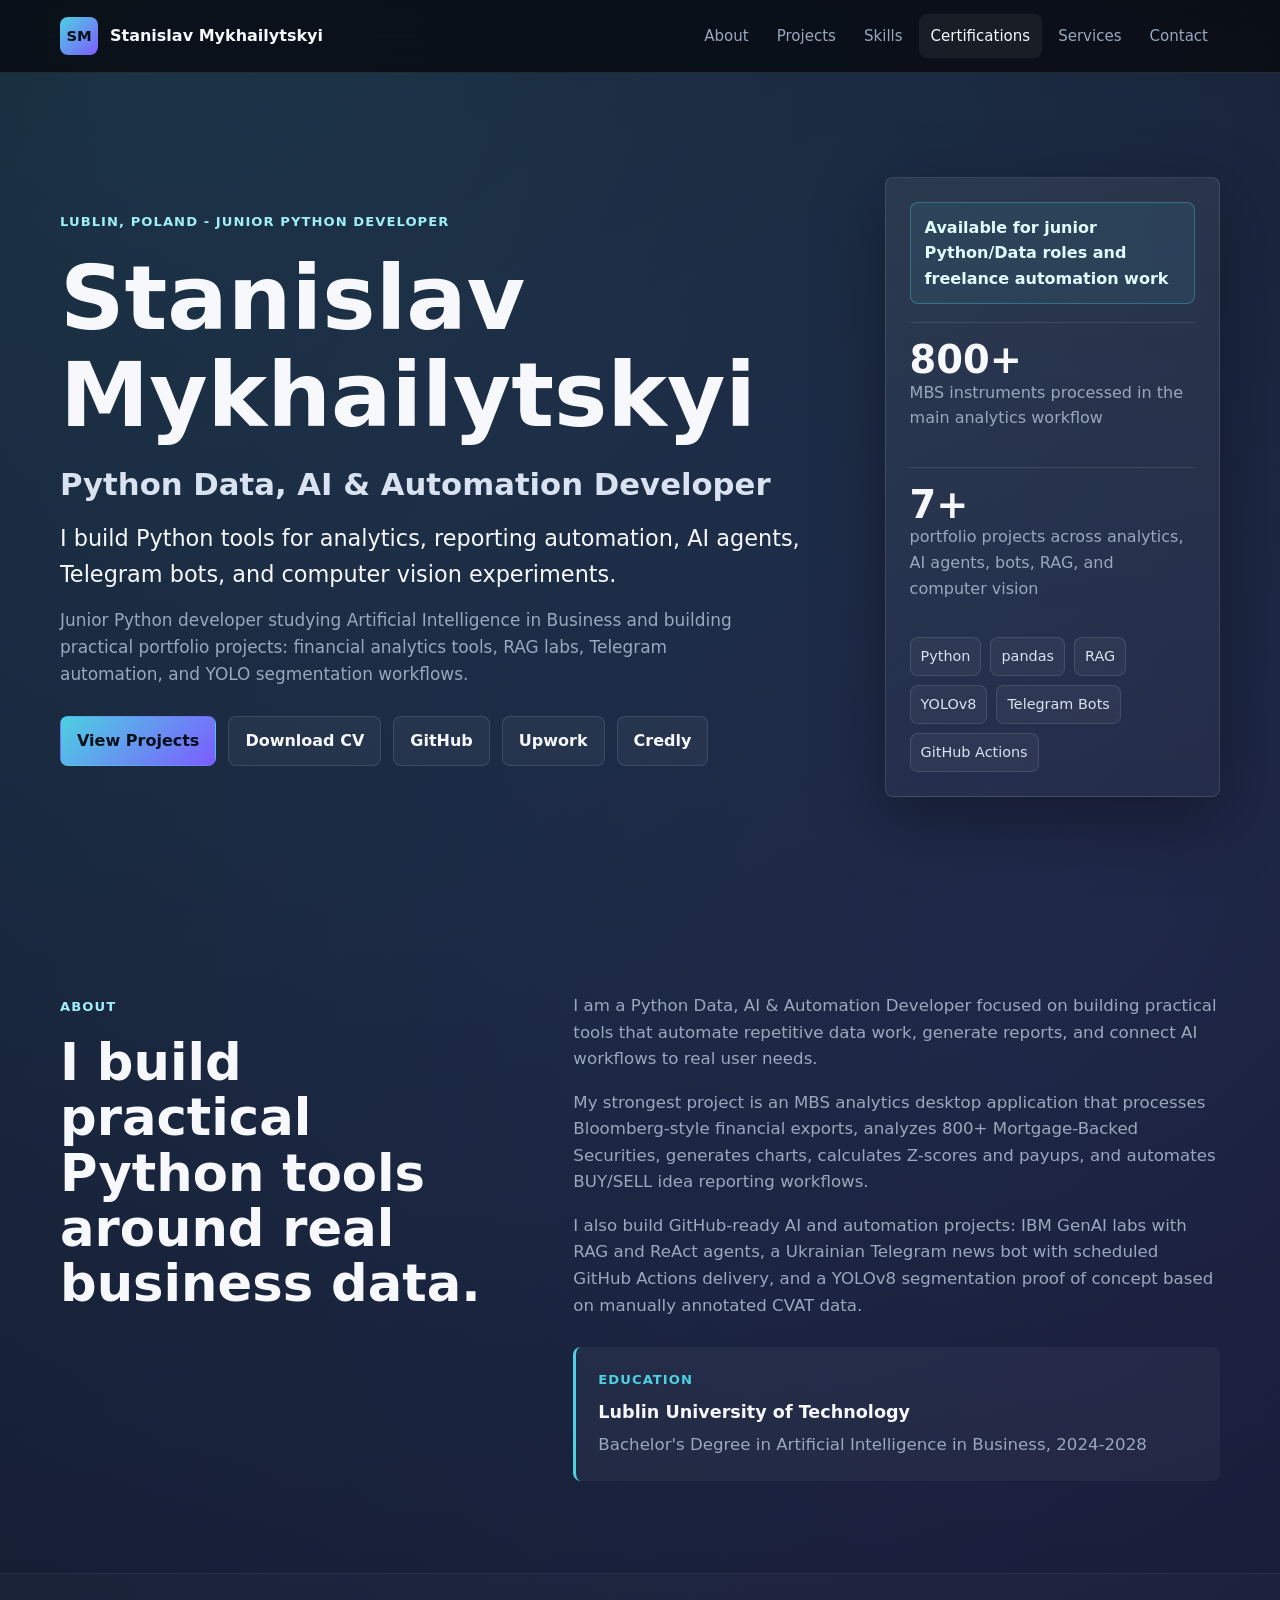
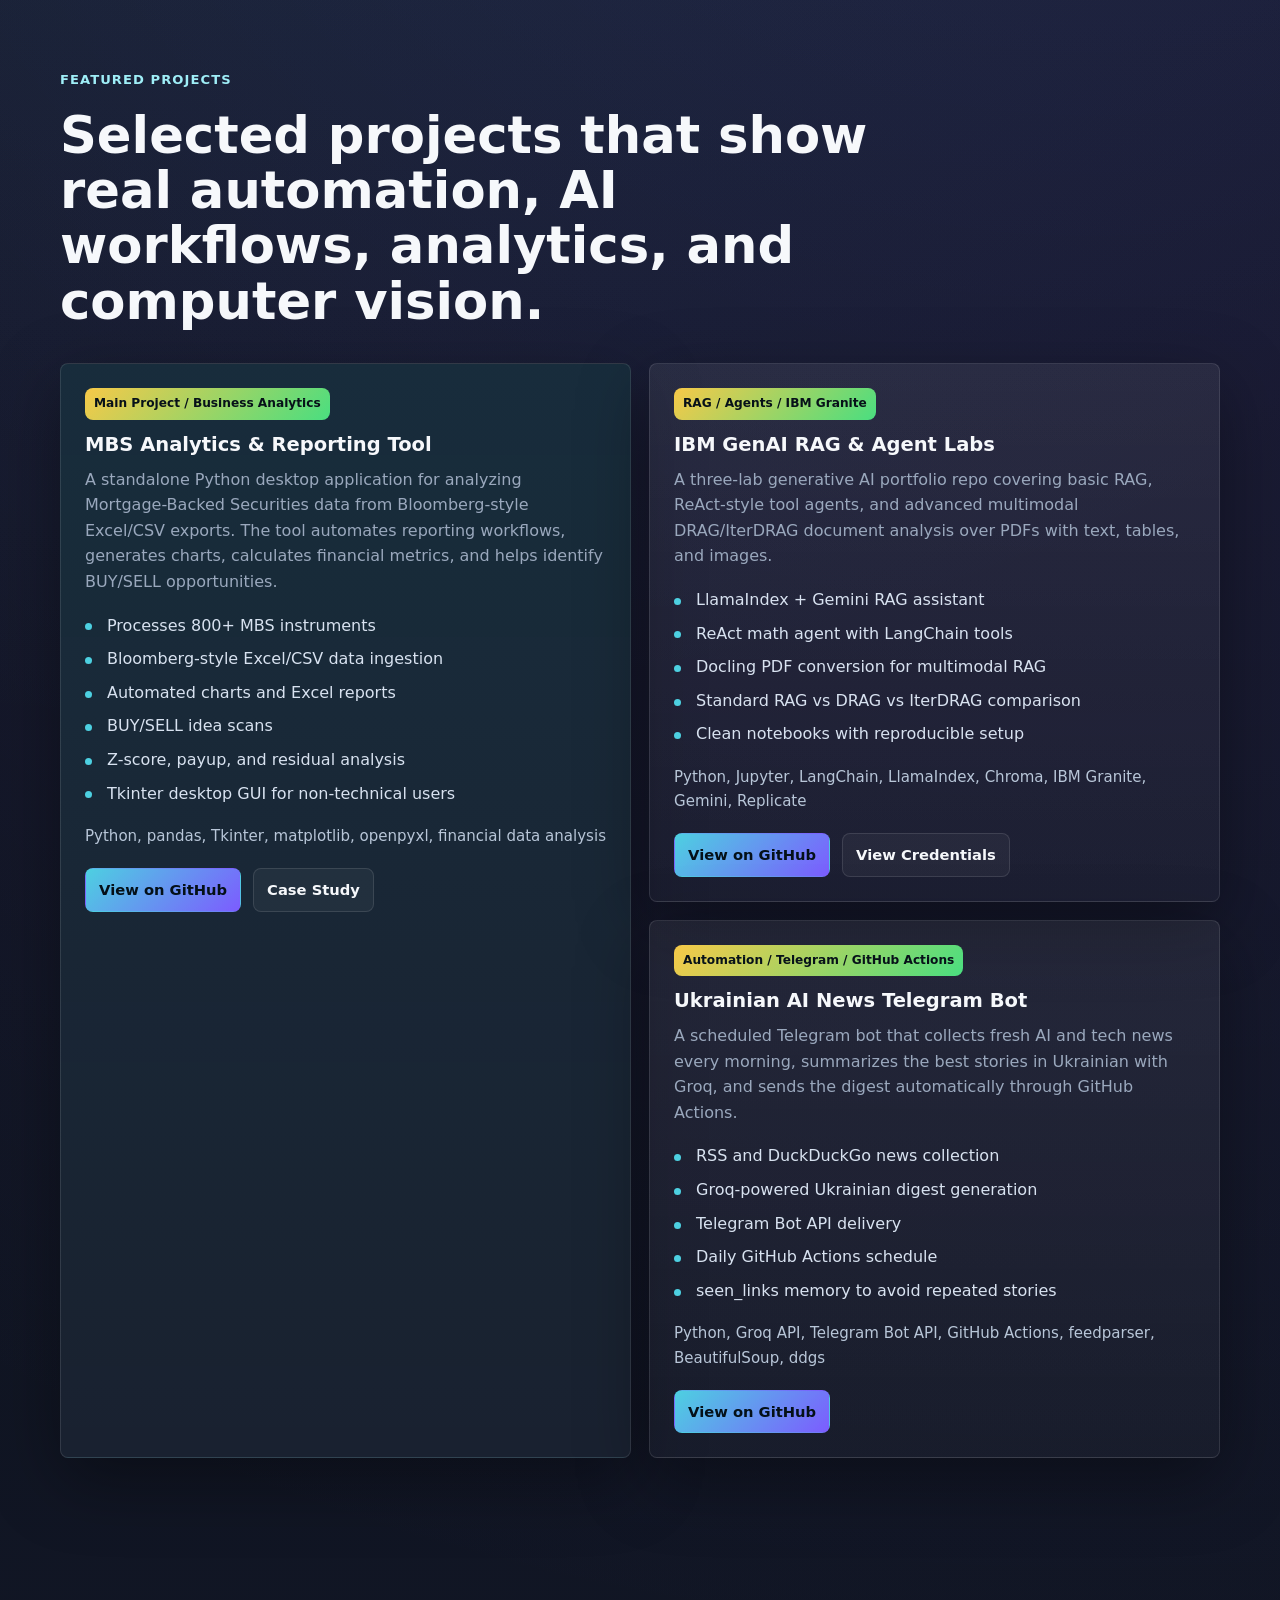
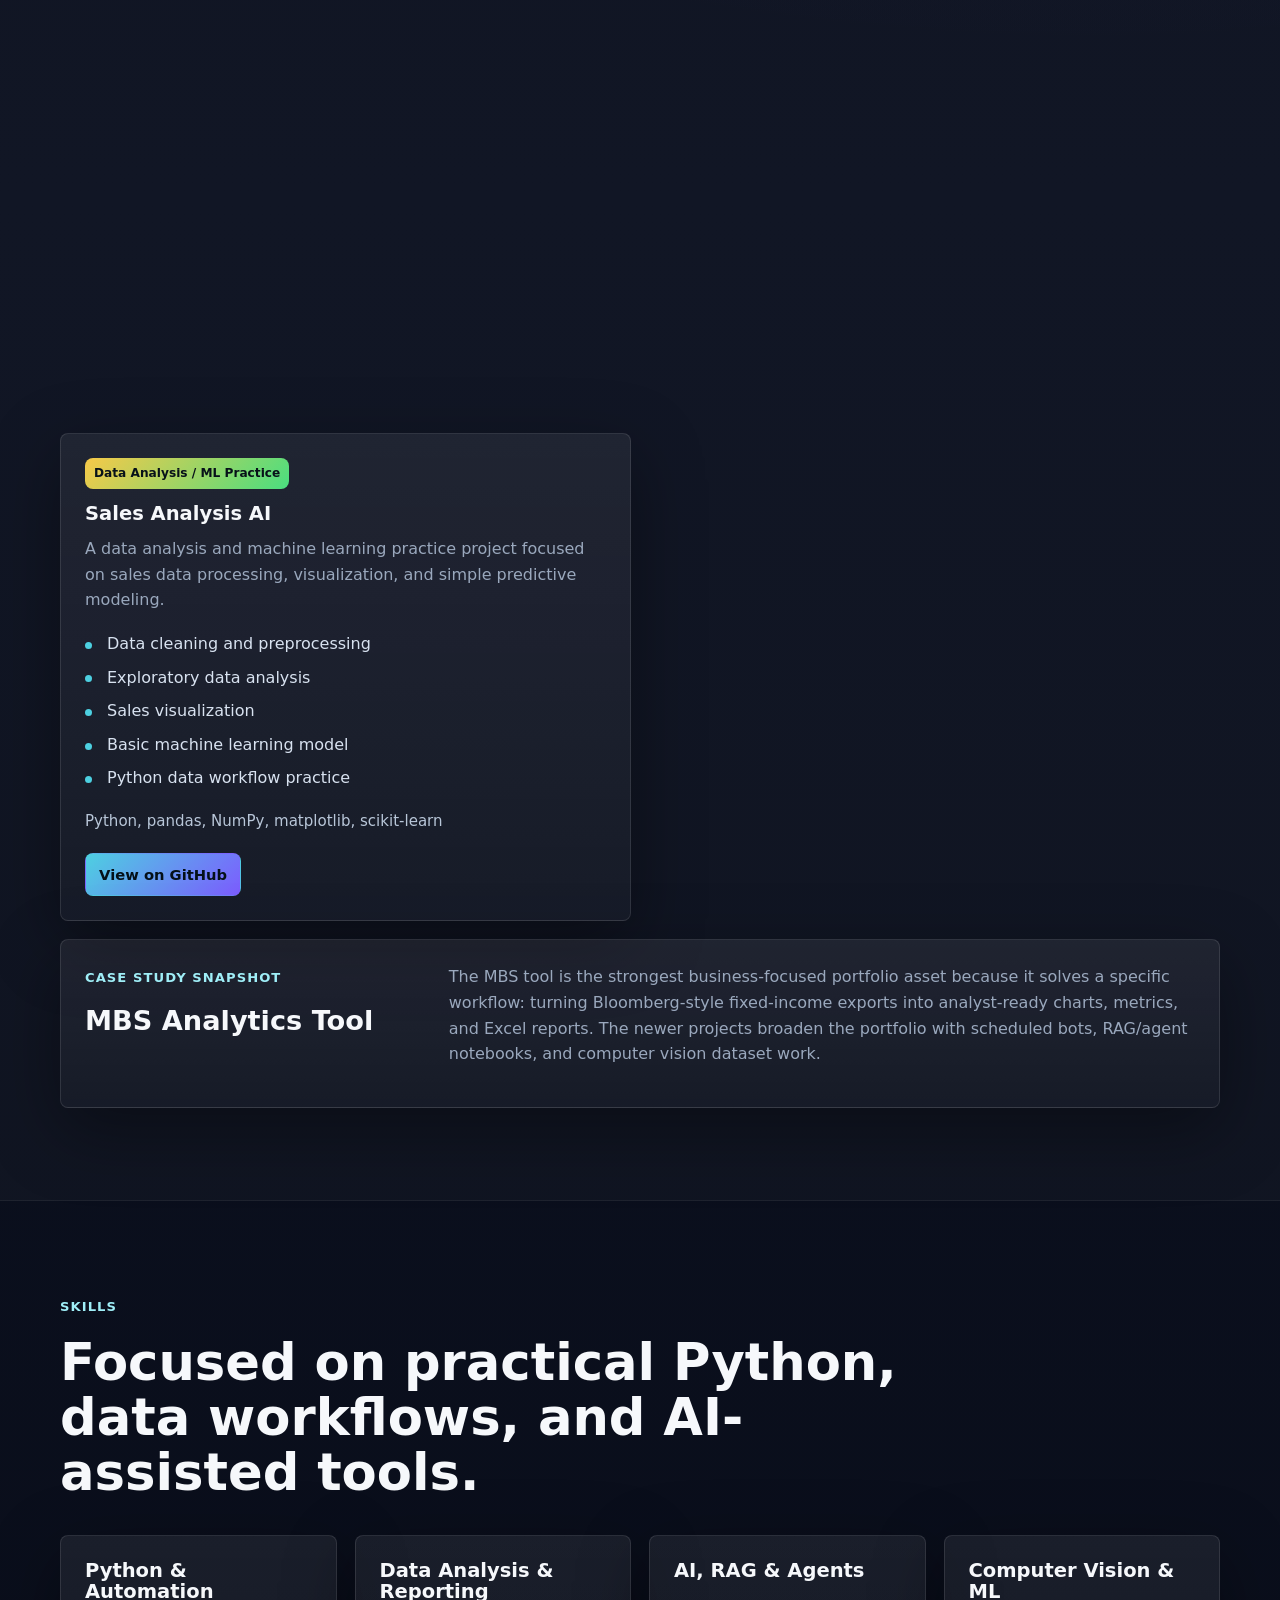
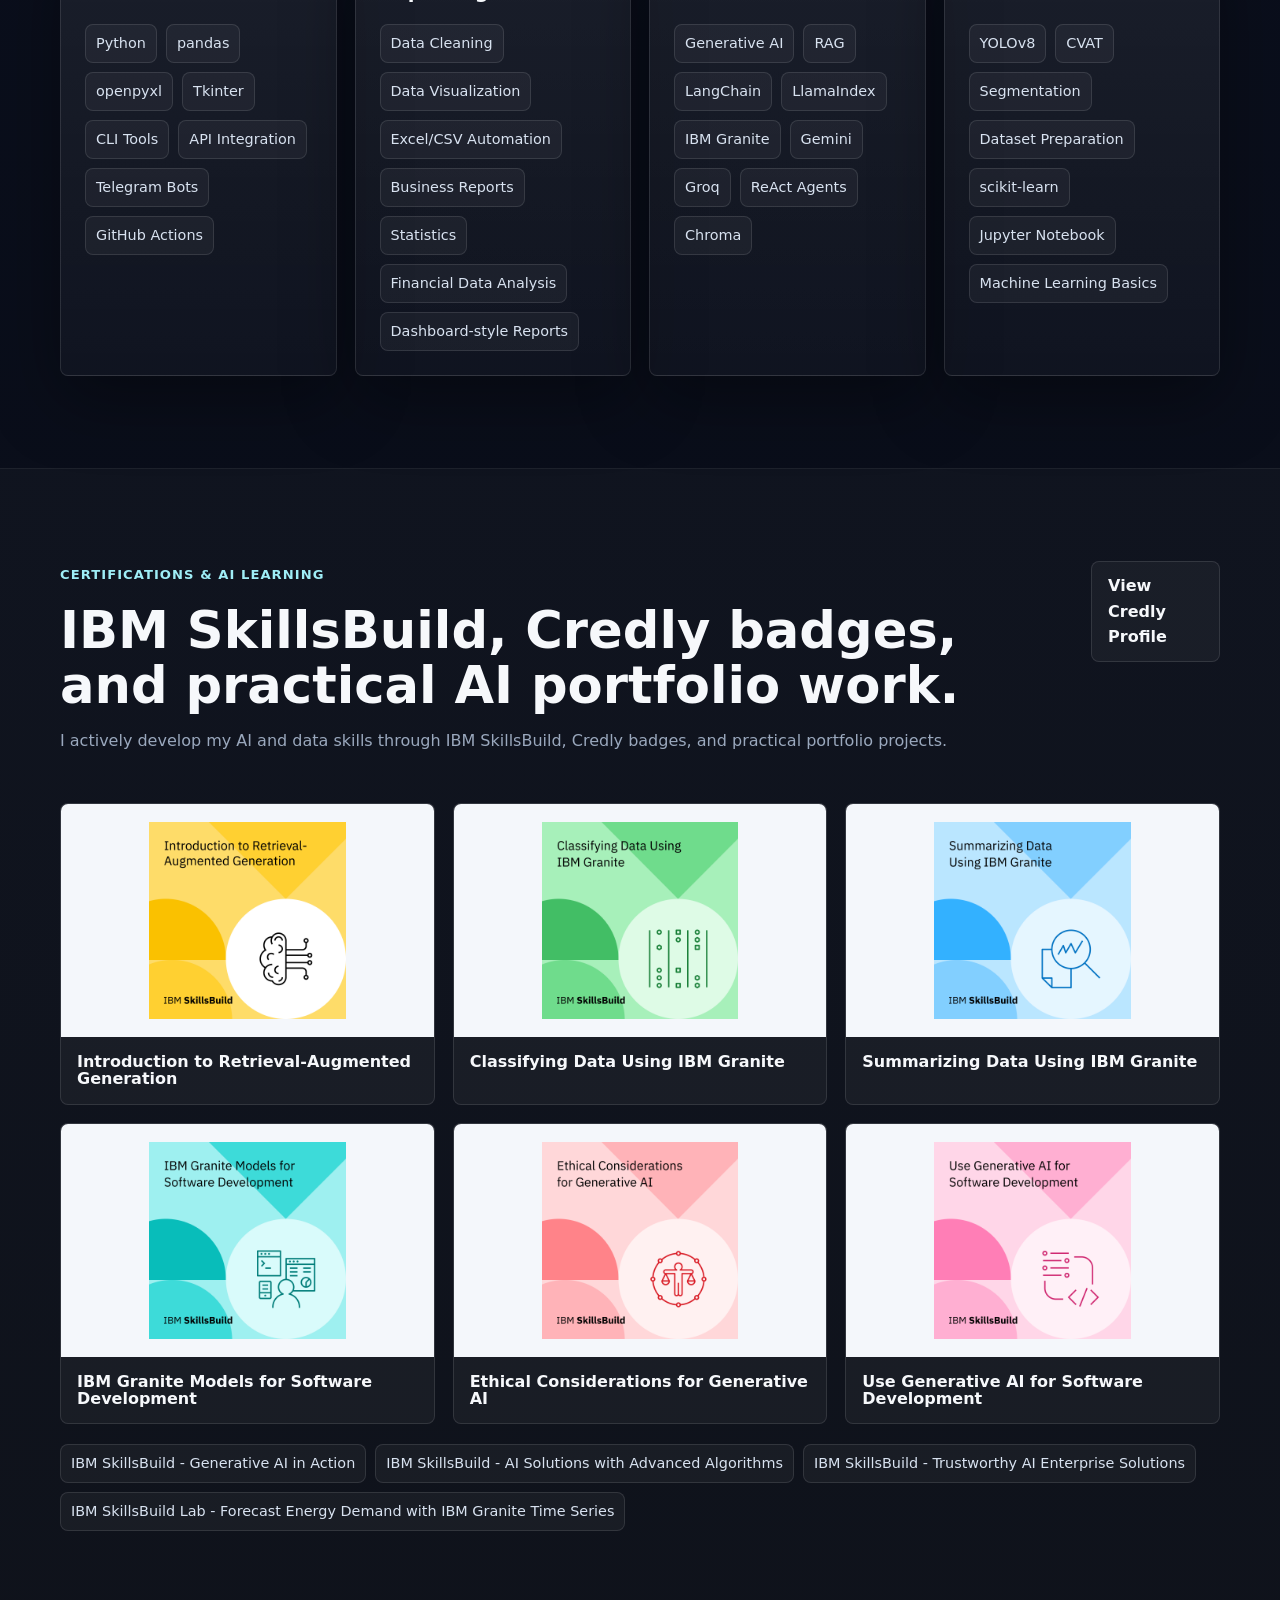
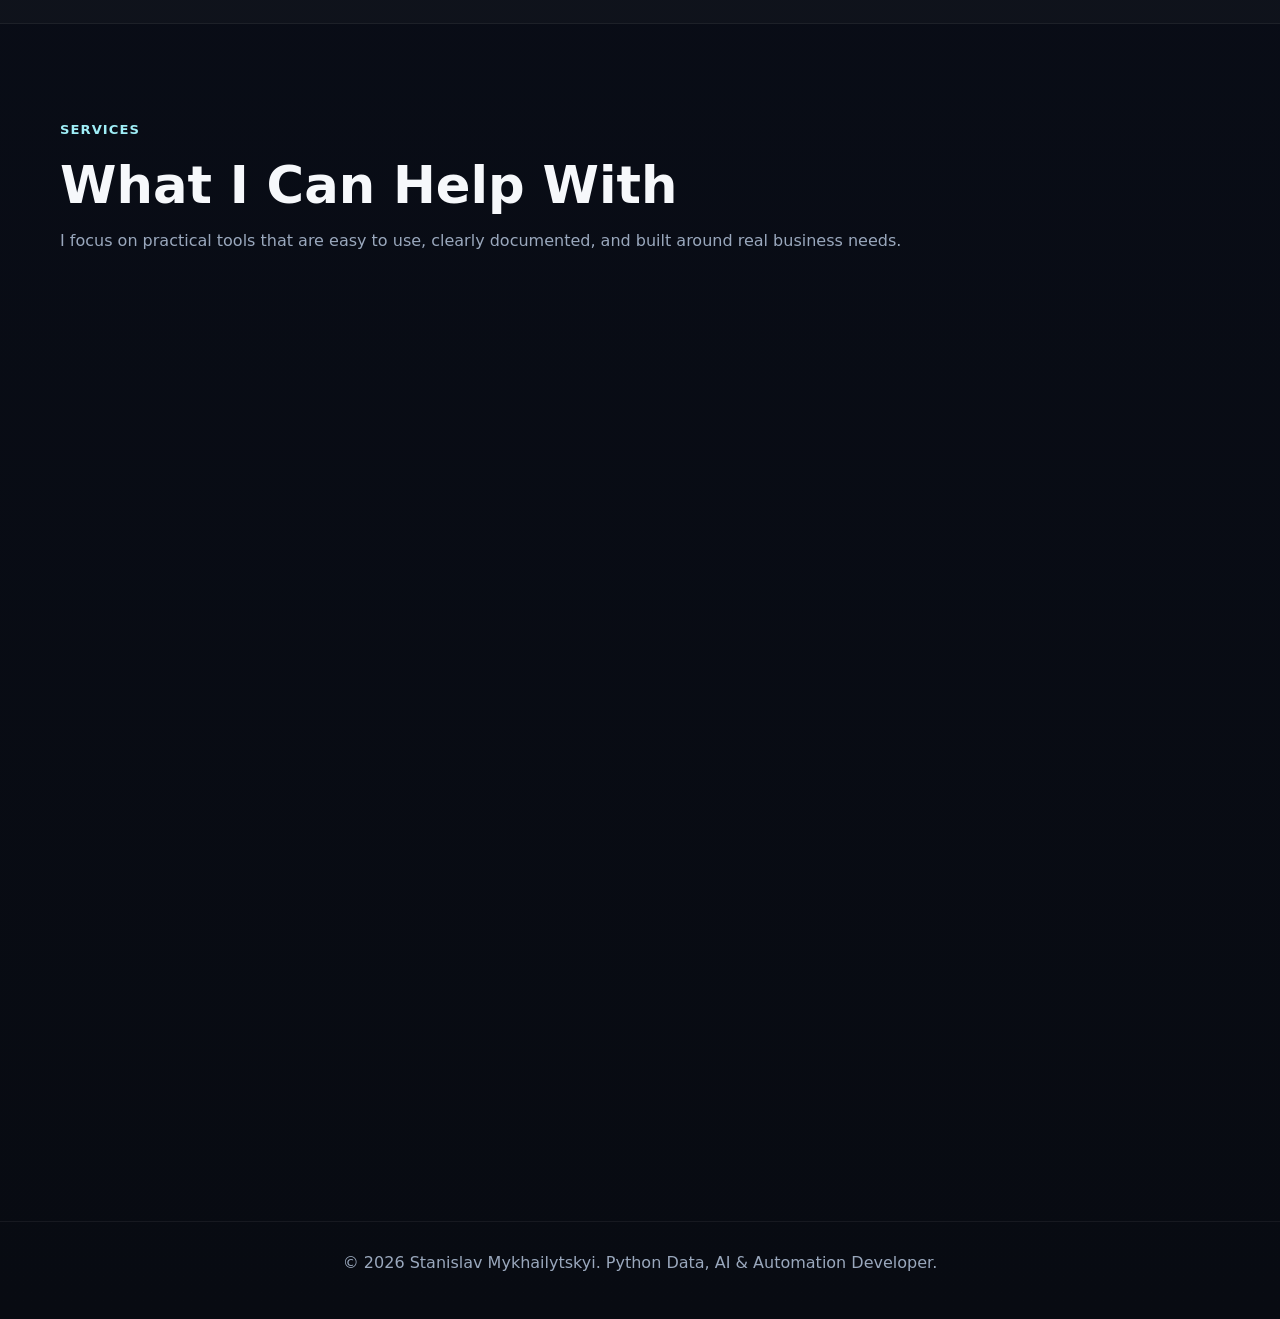
==== commit f5a1a364: "Update portfolio with latest projects" ====
--- a/index.html
+++ b/index.html
@@ -3,8 +3,8 @@
 <head>
   <meta charset="UTF-8">
   <meta name="viewport" content="width=device-width, initial-scale=1.0">
-  <meta name="description" content="Stanislav Mykhailytskyi - Python Data & AI Automation Developer based in Lublin, Poland.">
-  <title>Stanislav Mykhailytskyi | Python Data & AI Automation Developer</title>
+  <meta name="description" content="Stanislav Mykhailytskyi - Python Data, AI & Automation Developer based in Lublin, Poland.">
+  <title>Stanislav Mykhailytskyi | Python Data, AI & Automation Developer</title>
   <link rel="stylesheet" href="styles.css">
 </head>
 <body>
@@ -36,10 +36,10 @@
         <div class="hero-copy reveal">
           <p class="eyebrow">Lublin, Poland - Junior Python Developer</p>
           <h1>Stanislav Mykhailytskyi</h1>
-          <p class="hero-title">Python Data & AI Automation Developer</p>
-          <p class="hero-subtitle">I build Python tools for data analysis, reporting automation, and AI-assisted workflows.</p>
+          <p class="hero-title">Python Data, AI & Automation Developer</p>
+          <p class="hero-subtitle">I build Python tools for analytics, reporting automation, AI agents, Telegram bots, and computer vision experiments.</p>
           <p class="hero-text">
-            Junior Python developer studying Artificial Intelligence in Business and building practical tools that turn raw data into clear reports, charts, and business insights.
+            Junior Python developer studying Artificial Intelligence in Business and building practical portfolio projects: financial analytics tools, RAG labs, Telegram automation, and YOLO segmentation workflows.
           </p>
           <div class="button-row" aria-label="Primary links">
             <a class="btn btn-primary" href="#projects">View Projects</a>
@@ -57,15 +57,16 @@
             <span>MBS instruments processed in the main analytics workflow</span>
           </div>
           <div class="hero-metric">
-            <strong>4</strong>
-            <span>portfolio focus areas: automation, analytics, reports, AI tools</span>
+            <strong>7+</strong>
+            <span>portfolio projects across analytics, AI agents, bots, RAG, and computer vision</span>
           </div>
           <div class="hero-tags">
             <span>Python</span>
             <span>pandas</span>
-            <span>Tkinter</span>
-            <span>AI tools</span>
-            <span>Reporting</span>
+            <span>RAG</span>
+            <span>YOLOv8</span>
+            <span>Telegram Bots</span>
+            <span>GitHub Actions</span>
           </div>
         </aside>
       </div>
@@ -79,13 +80,13 @@
         </div>
         <div class="content-stack">
           <p>
-            I am a Python Data & AI Automation Developer focused on building practical tools that automate repetitive data work, generate reports, and help users make faster decisions.
-          </p>
-          <p>
-            My strongest experience is developing an MBS analytics desktop application that processes Bloomberg-style financial exports, analyzes 800+ Mortgage-Backed Securities, generates charts, calculates Z-scores and payups, and automates BUY/SELL idea reporting workflows.
-          </p>
-          <p>
-            I combine Python, pandas, data analysis, desktop GUI development, and generative AI tools to create business-oriented software that saves time and reduces manual Excel work.
+            I am a Python Data, AI & Automation Developer focused on building practical tools that automate repetitive data work, generate reports, and connect AI workflows to real user needs.
+          </p>
+          <p>
+            My strongest project is an MBS analytics desktop application that processes Bloomberg-style financial exports, analyzes 800+ Mortgage-Backed Securities, generates charts, calculates Z-scores and payups, and automates BUY/SELL idea reporting workflows.
+          </p>
+          <p>
+            I also build GitHub-ready AI and automation projects: IBM GenAI labs with RAG and ReAct agents, a Ukrainian Telegram news bot with scheduled GitHub Actions delivery, and a YOLOv8 segmentation proof of concept based on manually annotated CVAT data.
           </p>
           <div class="education-block">
             <span>Education</span>
@@ -100,13 +101,13 @@
       <div class="container">
         <div class="section-heading">
           <p class="section-kicker">Featured Projects</p>
-          <h2>Portfolio projects focused on automation, analytics, and practical AI.</h2>
+          <h2>Selected projects that show real automation, AI workflows, analytics, and computer vision.</h2>
         </div>
 
         <div class="project-grid">
           <article class="card project-card featured" id="mbs-project">
             <div class="card-topline">
-              <span class="badge">Main Project / Freelance Project</span>
+              <span class="badge">Main Project / Business Analytics</span>
             </div>
             <h3>MBS Analytics & Reporting Tool</h3>
             <p>
@@ -115,12 +116,12 @@
             <ul class="check-list">
               <li>Processes 800+ MBS instruments</li>
               <li>Bloomberg-style Excel/CSV data ingestion</li>
-              <li>Automated charts and reports</li>
+              <li>Automated charts and Excel reports</li>
               <li>BUY/SELL idea scans</li>
-              <li>Z-score and payup calculations</li>
-              <li>Portable zero-installation executable</li>
-            </ul>
-            <p class="tech-line">Python, pandas, Tkinter, matplotlib, openpyxl, data analysis, automation</p>
+              <li>Z-score, payup, and residual analysis</li>
+              <li>Tkinter desktop GUI for non-technical users</li>
+            </ul>
+            <p class="tech-line">Python, pandas, Tkinter, matplotlib, openpyxl, financial data analysis</p>
             <div class="card-actions">
               <a class="btn btn-small btn-primary" href="https://github.com/RoninXDark/MBS-Analytics-Tool" target="_blank" rel="noreferrer">View on GitHub</a>
               <a class="btn btn-small" href="#mbs-case-study">Case Study</a>
@@ -129,22 +130,65 @@
 
           <article class="card project-card">
             <div class="card-topline">
-              <span class="badge">AI / RAG / IBM Granite</span>
-            </div>
-            <h3>IBM AI Portfolio Projects</h3>
-            <p>
-              A collection of practical AI projects built while studying IBM SkillsBuild and generative AI workflows. Includes RAG, data summarization, classification, time-series forecasting, and IBM Granite-based experiments.
-            </p>
-            <ul class="check-list">
-              <li>Retrieval-Augmented Generation intro project</li>
-              <li>IBM Granite summarization and classification workflows</li>
-              <li>Energy demand forecasting lab</li>
-              <li>Ethical AI and trustworthy AI learning</li>
-            </ul>
-            <p class="tech-line">Python, Jupyter Notebook, IBM Granite, RAG, LangChain basics, data analysis</p>
-            <div class="card-actions">
-              <a class="btn btn-small btn-primary" href="https://github.com/RoninXDark/ibm-ai-portfolio-projects" target="_blank" rel="noreferrer">View on GitHub</a>
+              <span class="badge">RAG / Agents / IBM Granite</span>
+            </div>
+            <h3>IBM GenAI RAG & Agent Labs</h3>
+            <p>
+              A three-lab generative AI portfolio repo covering basic RAG, ReAct-style tool agents, and advanced multimodal DRAG/IterDRAG document analysis over PDFs with text, tables, and images.
+            </p>
+            <ul class="check-list">
+              <li>LlamaIndex + Gemini RAG assistant</li>
+              <li>ReAct math agent with LangChain tools</li>
+              <li>Docling PDF conversion for multimodal RAG</li>
+              <li>Standard RAG vs DRAG vs IterDRAG comparison</li>
+              <li>Clean notebooks with reproducible setup</li>
+            </ul>
+            <p class="tech-line">Python, Jupyter, LangChain, LlamaIndex, Chroma, IBM Granite, Gemini, Replicate</p>
+            <div class="card-actions">
+              <a class="btn btn-small btn-primary" href="https://github.com/RoninXDark/ibm-genai-rag-agents-labs" target="_blank" rel="noreferrer">View on GitHub</a>
               <a class="btn btn-small" href="https://www.credly.com/users/stanislav-mykhailytskyi/badges#credly" target="_blank" rel="noreferrer">View Credentials</a>
+            </div>
+          </article>
+
+          <article class="card project-card">
+            <div class="card-topline">
+              <span class="badge">Automation / Telegram / GitHub Actions</span>
+            </div>
+            <h3>Ukrainian AI News Telegram Bot</h3>
+            <p>
+              A scheduled Telegram bot that collects fresh AI and tech news every morning, summarizes the best stories in Ukrainian with Groq, and sends the digest automatically through GitHub Actions.
+            </p>
+            <ul class="check-list">
+              <li>RSS and DuckDuckGo news collection</li>
+              <li>Groq-powered Ukrainian digest generation</li>
+              <li>Telegram Bot API delivery</li>
+              <li>Daily GitHub Actions schedule</li>
+              <li>seen_links memory to avoid repeated stories</li>
+            </ul>
+            <p class="tech-line">Python, Groq API, Telegram Bot API, GitHub Actions, feedparser, BeautifulSoup, ddgs</p>
+            <div class="card-actions">
+              <a class="btn btn-small btn-primary" href="https://github.com/RoninXDark/ukrainian-ai-news-telegram-bot" target="_blank" rel="noreferrer">View on GitHub</a>
+            </div>
+          </article>
+
+          <article class="card project-card">
+            <div class="card-topline">
+              <span class="badge">Computer Vision / YOLOv8</span>
+            </div>
+            <h3>CAA YOLOv8 Segmentation Proof of Concept</h3>
+            <p>
+              A computer vision proof of concept built from manually annotated CVAT polygon masks to test whether YOLOv8 segmentation can distinguish car and scene states from a small custom dataset.
+            </p>
+            <ul class="check-list">
+              <li>47 manually annotated images</li>
+              <li>112 polygon annotations across 5 classes</li>
+              <li>CVAT COCO export converted to YOLO format</li>
+              <li>Training results, metrics, and prediction visuals</li>
+              <li>Honest small-dataset limitation notes</li>
+            </ul>
+            <p class="tech-line">Python, YOLOv8, Ultralytics, CVAT, segmentation, computer vision, dataset preparation</p>
+            <div class="card-actions">
+              <a class="btn btn-small btn-primary" href="https://github.com/RoninXDark/caa-yolo-segmentation-poc" target="_blank" rel="noreferrer">View on GitHub</a>
             </div>
           </article>
 
@@ -197,7 +241,7 @@
             <h3>MBS Analytics Tool</h3>
           </div>
           <p>
-            The MBS tool is the strongest portfolio asset because it solves a specific business workflow: turning Bloomberg-style fixed-income exports into analyst-ready charts, metrics, and Excel reports. The project shows practical Python, GUI design, data cleaning, and reporting automation in one application.
+            The MBS tool is the strongest business-focused portfolio asset because it solves a specific workflow: turning Bloomberg-style fixed-income exports into analyst-ready charts, metrics, and Excel reports. The newer projects broaden the portfolio with scheduled bots, RAG/agent notebooks, and computer vision dataset work.
           </p>
         </article>
       </div>
@@ -213,25 +257,25 @@
           <article class="card skill-card">
             <h3>Python & Automation</h3>
             <div class="skill-list">
-              <span>Python</span><span>pandas</span><span>NumPy</span><span>openpyxl</span><span>Tkinter</span><span>API Integration</span><span>Telegram Bots</span><span>Git</span>
+              <span>Python</span><span>pandas</span><span>openpyxl</span><span>Tkinter</span><span>CLI Tools</span><span>API Integration</span><span>Telegram Bots</span><span>GitHub Actions</span>
             </div>
           </article>
           <article class="card skill-card">
             <h3>Data Analysis & Reporting</h3>
             <div class="skill-list">
-              <span>Data Cleaning</span><span>Data Visualization</span><span>Excel/CSV Automation</span><span>Business Reports</span><span>Statistics</span><span>Regression</span><span>Financial Data Analysis</span>
+              <span>Data Cleaning</span><span>Data Visualization</span><span>Excel/CSV Automation</span><span>Business Reports</span><span>Statistics</span><span>Financial Data Analysis</span><span>Dashboard-style Reports</span>
             </div>
           </article>
           <article class="card skill-card">
-            <h3>AI & Machine Learning</h3>
+            <h3>AI, RAG & Agents</h3>
             <div class="skill-list">
-              <span>scikit-learn</span><span>Machine Learning Basics</span><span>Predictive Analytics</span><span>Generative AI</span><span>RAG Basics</span><span>IBM Granite</span><span>LangChain Basics</span>
+              <span>Generative AI</span><span>RAG</span><span>LangChain</span><span>LlamaIndex</span><span>IBM Granite</span><span>Gemini</span><span>Groq</span><span>ReAct Agents</span><span>Chroma</span>
             </div>
           </article>
           <article class="card skill-card">
-            <h3>Tools</h3>
+            <h3>Computer Vision & ML</h3>
             <div class="skill-list">
-              <span>GitHub</span><span>VS Code / PyCharm</span><span>R / RStudio</span><span>Excel</span><span>Jupyter Notebook</span><span>Docker basics</span><span>PostgreSQL basics</span>
+              <span>YOLOv8</span><span>CVAT</span><span>Segmentation</span><span>Dataset Preparation</span><span>scikit-learn</span><span>Jupyter Notebook</span><span>Machine Learning Basics</span>
             </div>
           </article>
         </div>
@@ -295,12 +339,12 @@
         <div class="service-grid">
           <article class="service-card">Python automation scripts</article>
           <article class="service-card">Excel/CSV data processing</article>
-          <article class="service-card">Data cleaning and preprocessing</article>
           <article class="service-card">Automated reports and charts</article>
-          <article class="service-card">Business data analysis</article>
-          <article class="service-card">Basic machine learning models</article>
+          <article class="service-card">Telegram bots and API integrations</article>
+          <article class="service-card">GitHub Actions automation</article>
           <article class="service-card">AI-assisted document workflows</article>
-          <article class="service-card">Telegram bots and API integrations</article>
+          <article class="service-card">RAG prototypes and AI agents</article>
+          <article class="service-card">Computer vision dataset experiments</article>
         </div>
       </div>
     </section>
@@ -332,7 +376,7 @@
 
   <footer class="footer">
     <div class="container">
-      <p>&copy; 2026 Stanislav Mykhailytskyi. Python Data & AI Automation Developer.</p>
+      <p>&copy; 2026 Stanislav Mykhailytskyi. Python Data, AI & Automation Developer.</p>
     </div>
   </footer>
 
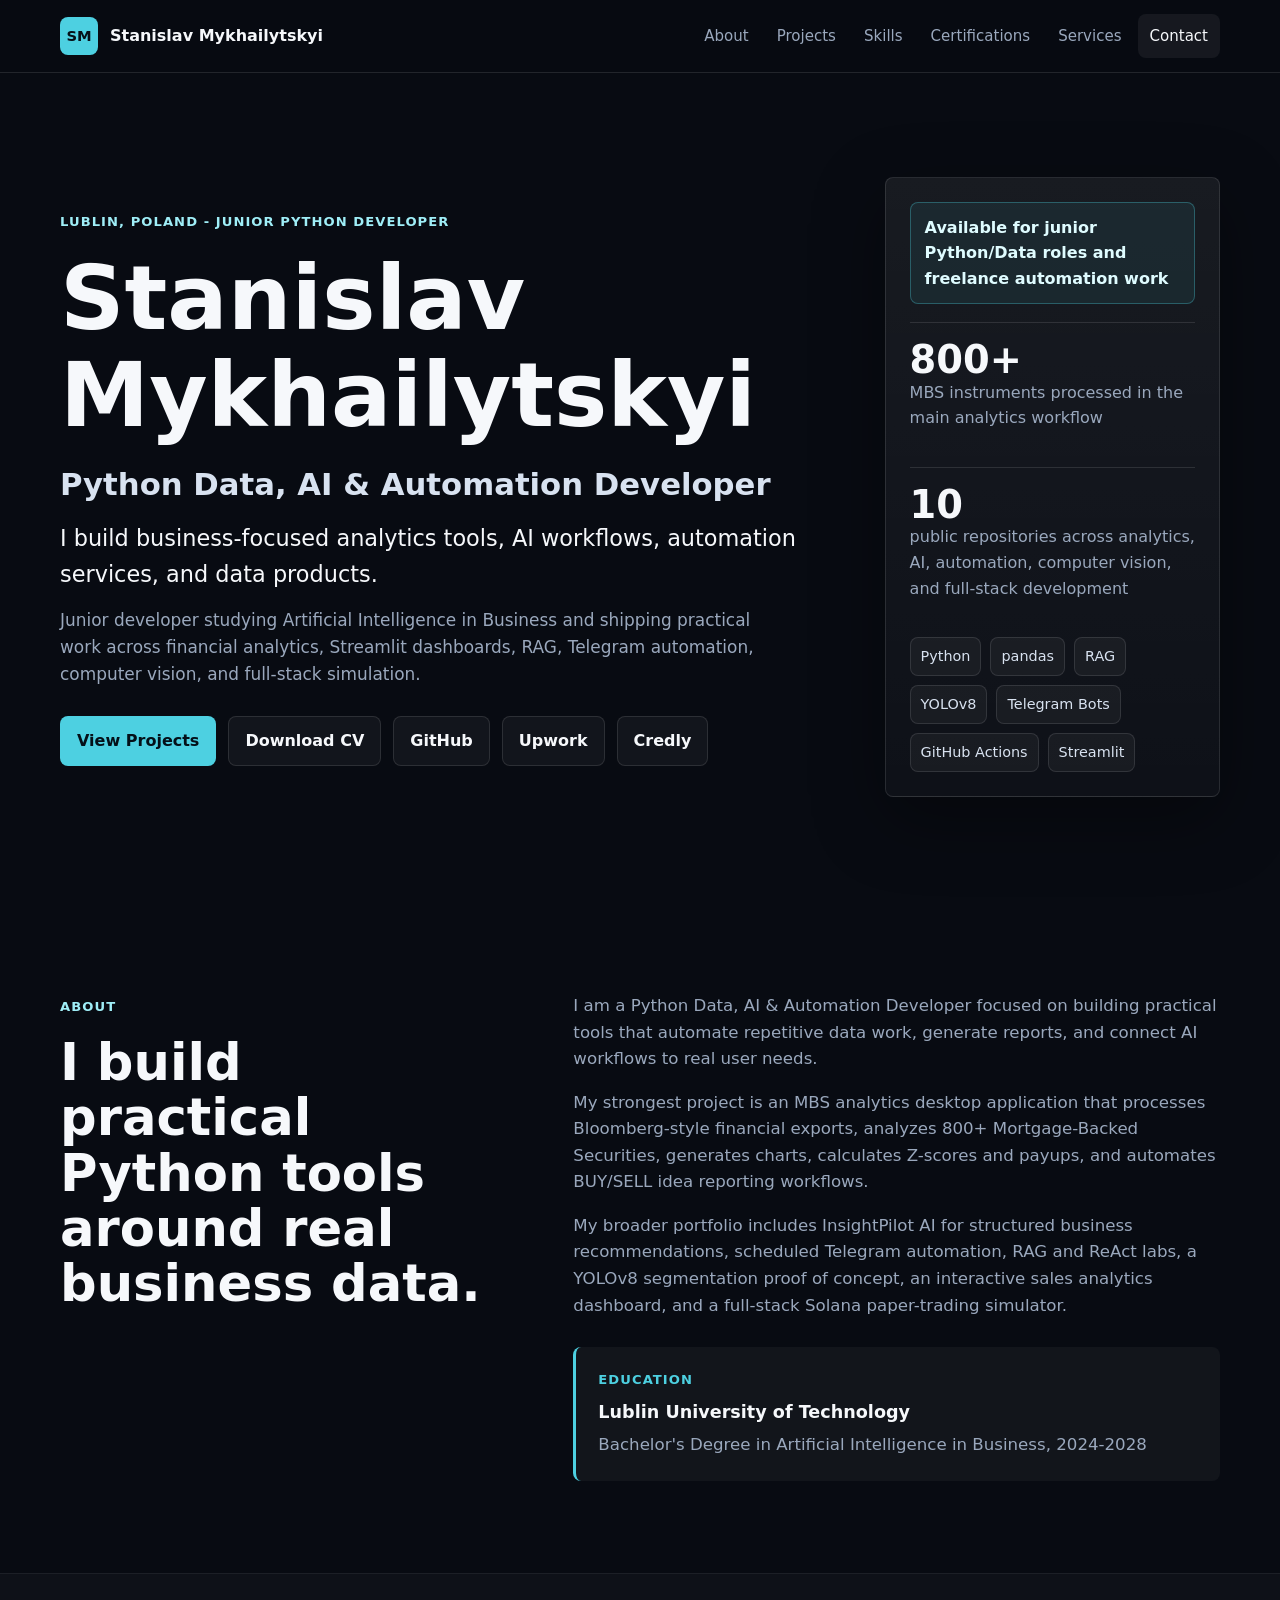
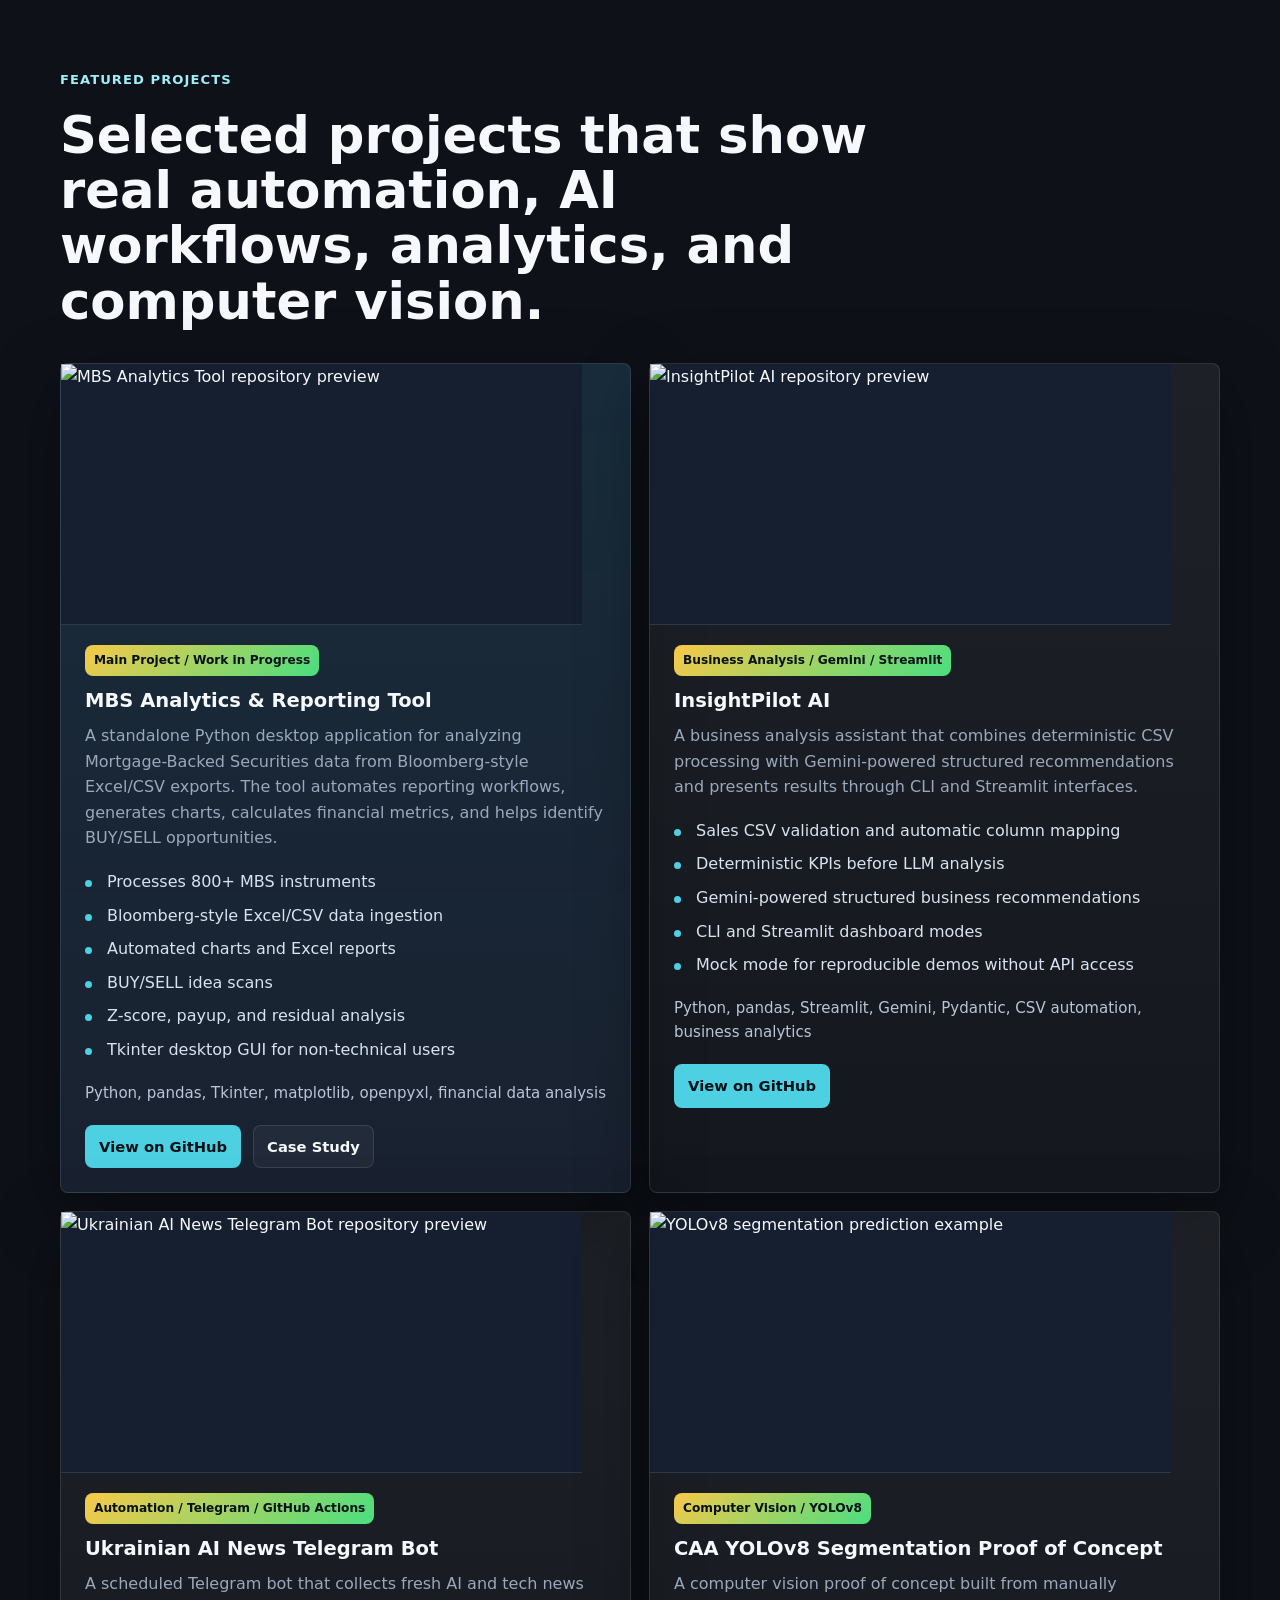
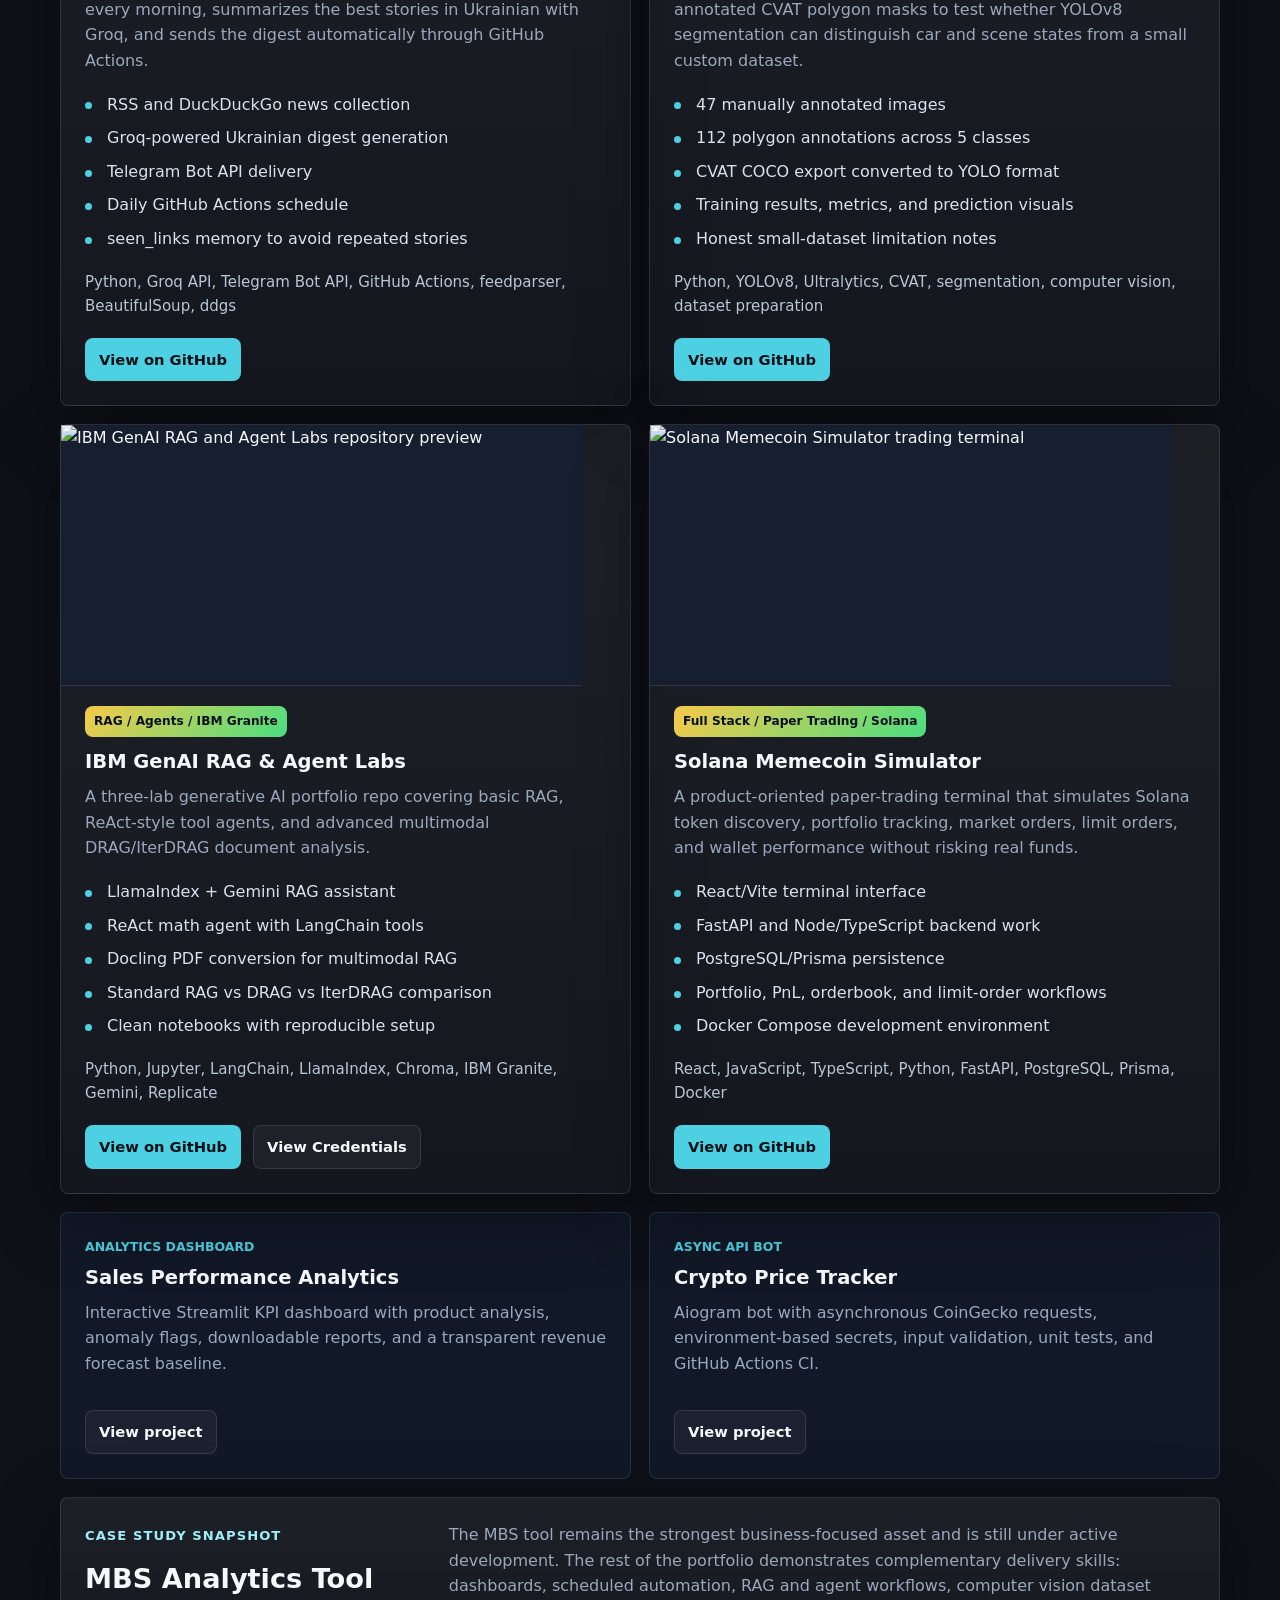
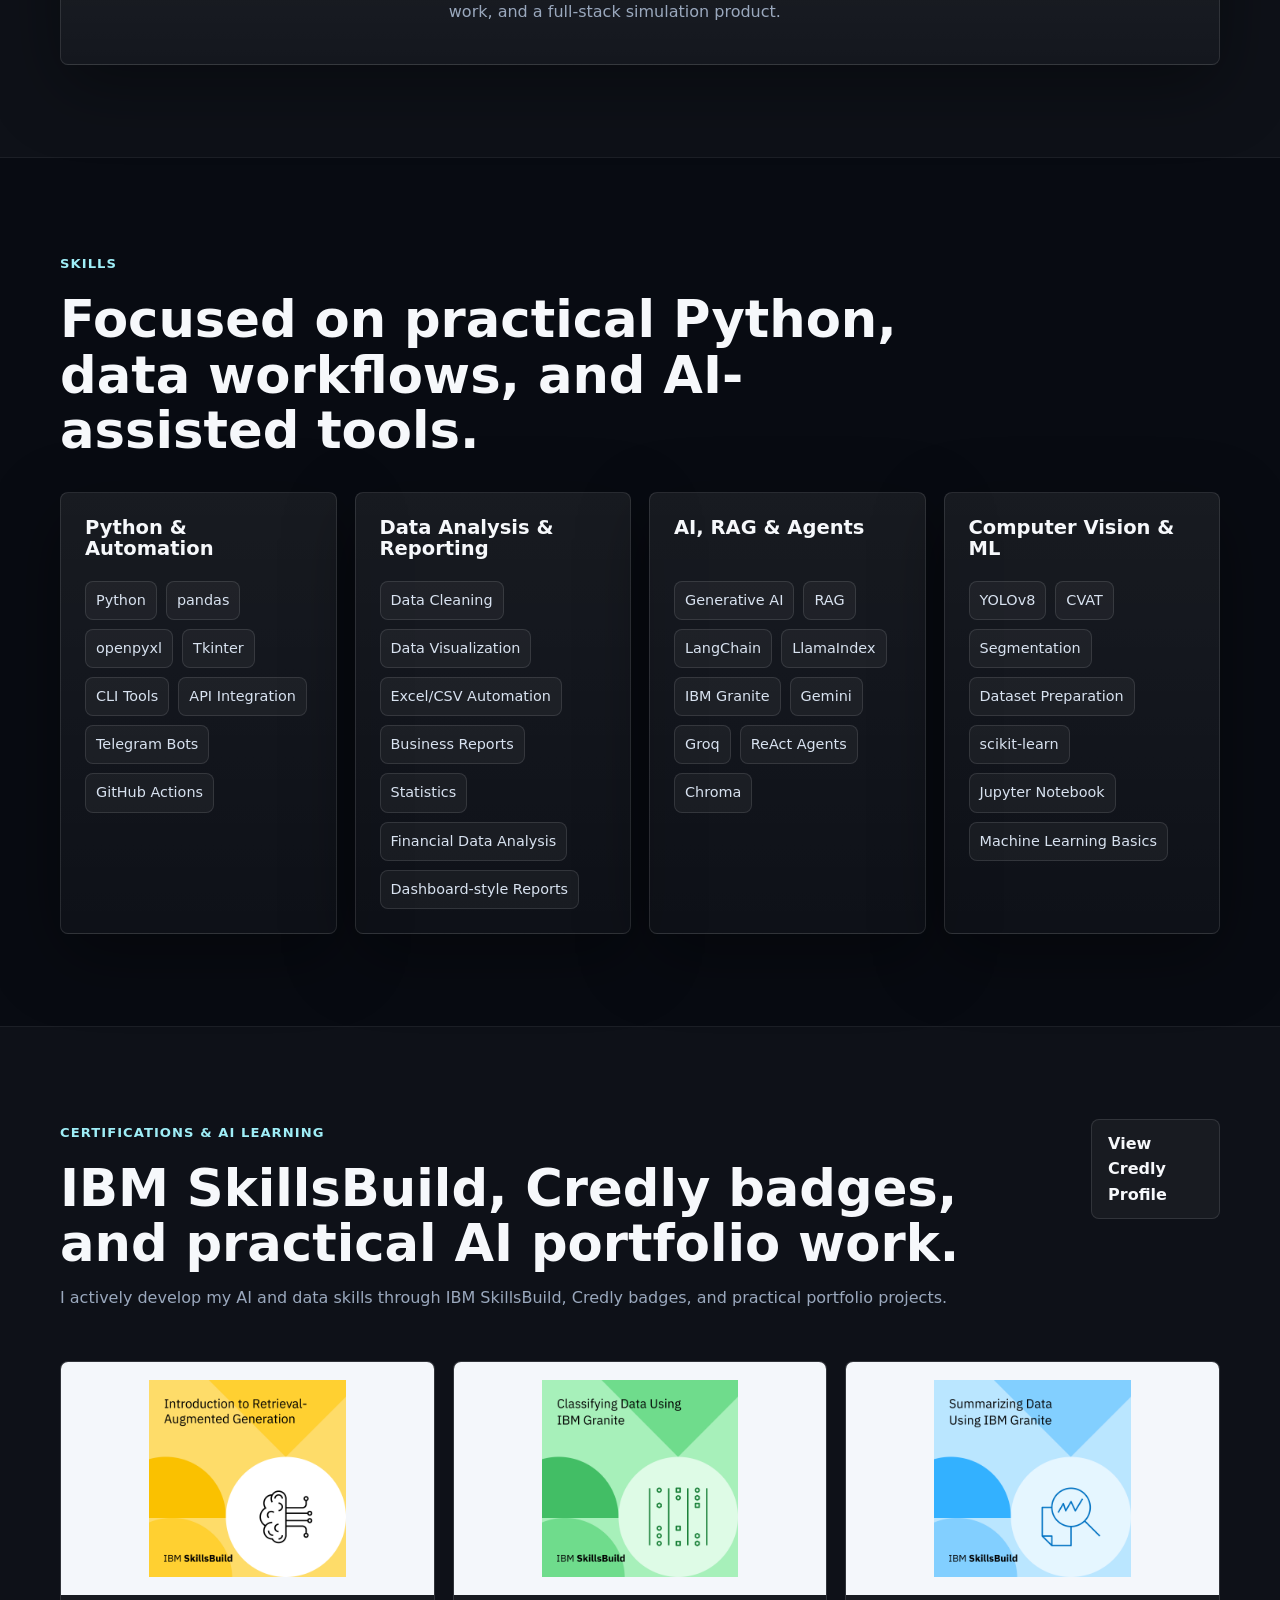
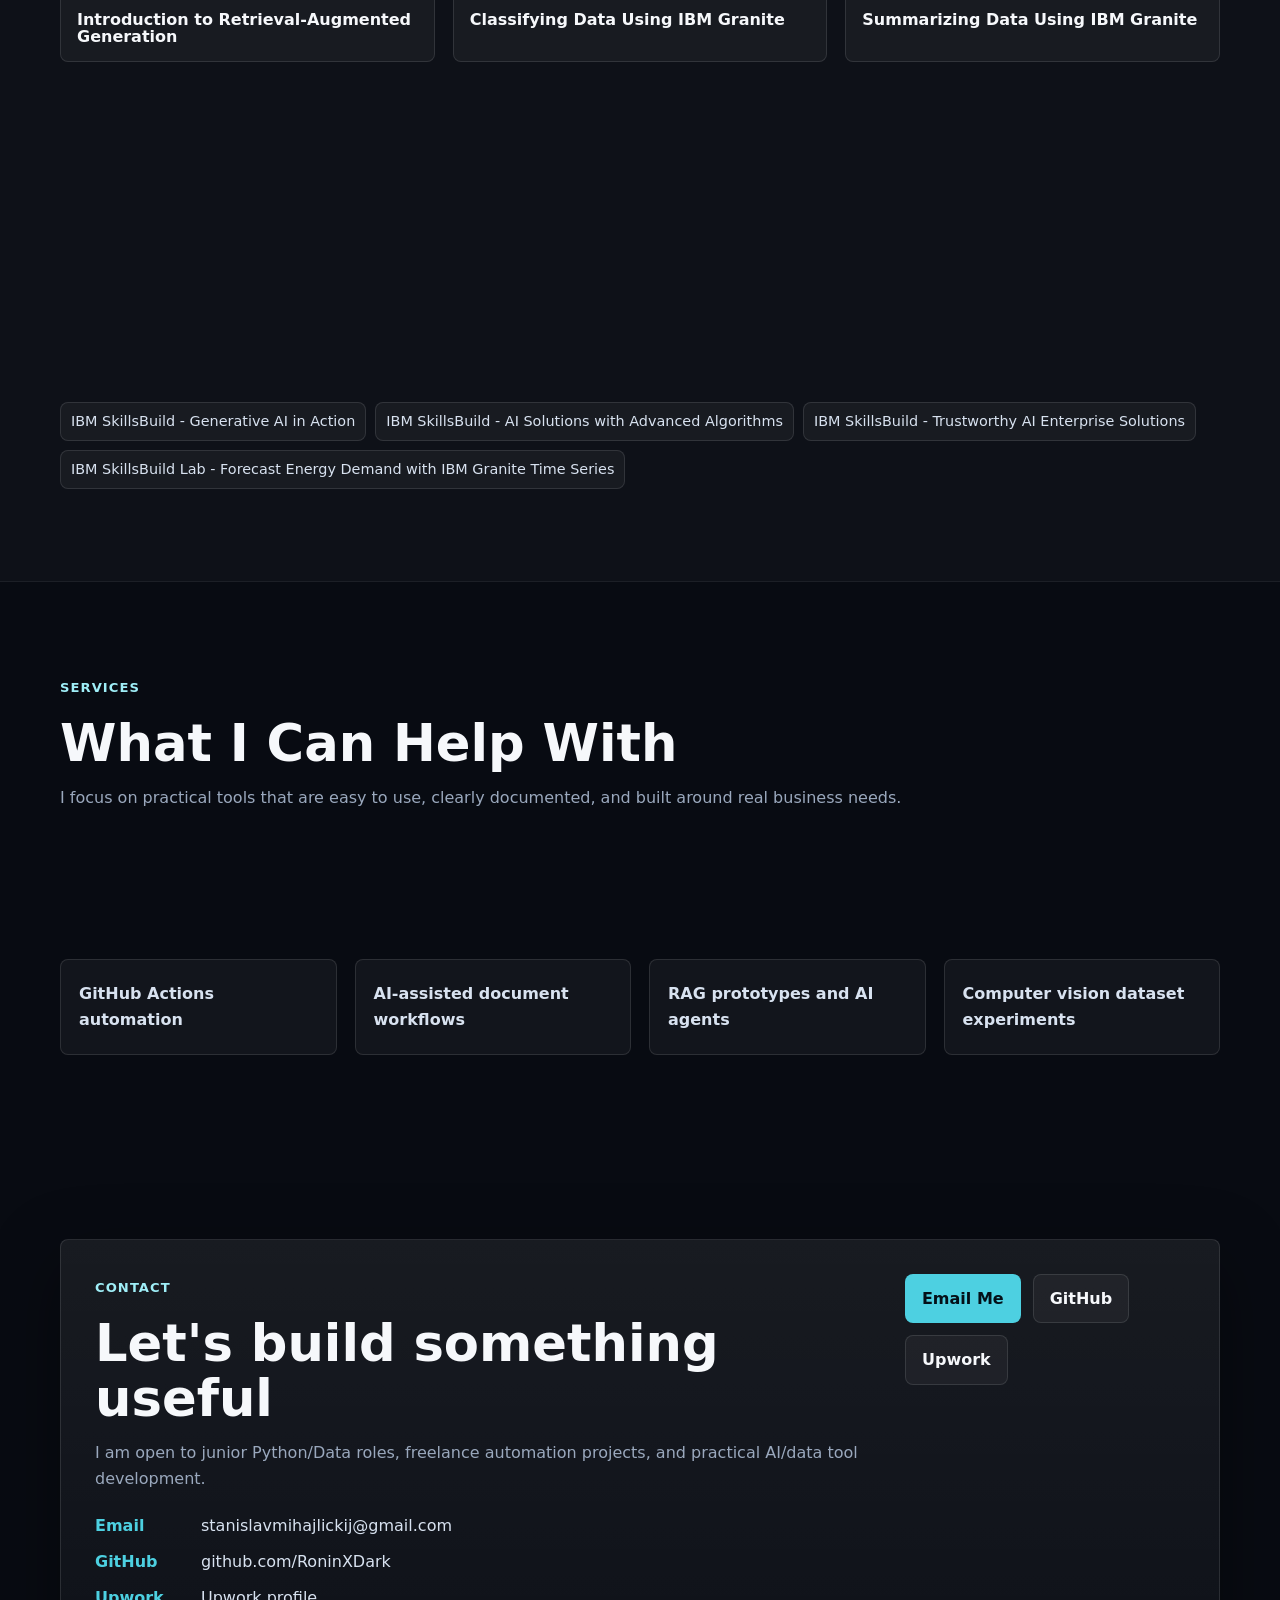
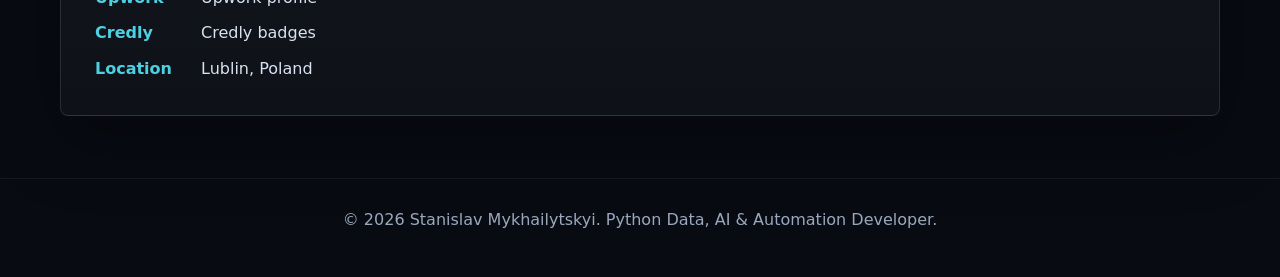
==== commit 61be9bb9: "Refocus portfolio on strongest projects" ====
--- a/index.html
+++ b/index.html
@@ -37,9 +37,9 @@
           <p class="eyebrow">Lublin, Poland - Junior Python Developer</p>
           <h1>Stanislav Mykhailytskyi</h1>
           <p class="hero-title">Python Data, AI & Automation Developer</p>
-          <p class="hero-subtitle">I build Python tools for analytics, reporting automation, AI agents, Telegram bots, and computer vision experiments.</p>
+          <p class="hero-subtitle">I build business-focused analytics tools, AI workflows, automation services, and data products.</p>
           <p class="hero-text">
-            Junior Python developer studying Artificial Intelligence in Business and building practical portfolio projects: financial analytics tools, RAG labs, Telegram automation, and YOLO segmentation workflows.
+            Junior developer studying Artificial Intelligence in Business and shipping practical work across financial analytics, Streamlit dashboards, RAG, Telegram automation, computer vision, and full-stack simulation.
           </p>
           <div class="button-row" aria-label="Primary links">
             <a class="btn btn-primary" href="#projects">View Projects</a>
@@ -57,8 +57,8 @@
             <span>MBS instruments processed in the main analytics workflow</span>
           </div>
           <div class="hero-metric">
-            <strong>7+</strong>
-            <span>portfolio projects across analytics, AI agents, bots, RAG, and computer vision</span>
+            <strong>10</strong>
+            <span>public repositories across analytics, AI, automation, computer vision, and full-stack development</span>
           </div>
           <div class="hero-tags">
             <span>Python</span>
@@ -67,6 +67,7 @@
             <span>YOLOv8</span>
             <span>Telegram Bots</span>
             <span>GitHub Actions</span>
+            <span>Streamlit</span>
           </div>
         </aside>
       </div>
@@ -86,7 +87,7 @@
             My strongest project is an MBS analytics desktop application that processes Bloomberg-style financial exports, analyzes 800+ Mortgage-Backed Securities, generates charts, calculates Z-scores and payups, and automates BUY/SELL idea reporting workflows.
           </p>
           <p>
-            I also build GitHub-ready AI and automation projects: IBM GenAI labs with RAG and ReAct agents, a Ukrainian Telegram news bot with scheduled GitHub Actions delivery, and a YOLOv8 segmentation proof of concept based on manually annotated CVAT data.
+            My broader portfolio includes InsightPilot AI for structured business recommendations, scheduled Telegram automation, RAG and ReAct labs, a YOLOv8 segmentation proof of concept, an interactive sales analytics dashboard, and a full-stack Solana paper-trading simulator.
           </p>
           <div class="education-block">
             <span>Education</span>
@@ -106,8 +107,9 @@
 
         <div class="project-grid">
           <article class="card project-card featured" id="mbs-project">
-            <div class="card-topline">
-              <span class="badge">Main Project / Business Analytics</span>
+            <img class="project-media" src="https://opengraph.githubassets.com/portfolio-2026/RoninXDark/MBS-Analytics-Tool" alt="MBS Analytics Tool repository preview" loading="lazy">
+            <div class="card-topline">
+              <span class="badge">Main Project / Work in Progress</span>
             </div>
             <h3>MBS Analytics & Reporting Tool</h3>
             <p>
@@ -129,12 +131,79 @@
           </article>
 
           <article class="card project-card">
+            <img class="project-media" src="https://opengraph.githubassets.com/portfolio-2026/RoninXDark/InsightPilot-AI" alt="InsightPilot AI repository preview" loading="lazy">
+            <div class="card-topline">
+              <span class="badge">Business Analysis / Gemini / Streamlit</span>
+            </div>
+            <h3>InsightPilot AI</h3>
+            <p>
+              A business analysis assistant that combines deterministic CSV processing with Gemini-powered structured recommendations and presents results through CLI and Streamlit interfaces.
+            </p>
+            <ul class="check-list">
+              <li>Sales CSV validation and automatic column mapping</li>
+              <li>Deterministic KPIs before LLM analysis</li>
+              <li>Gemini-powered structured business recommendations</li>
+              <li>CLI and Streamlit dashboard modes</li>
+              <li>Mock mode for reproducible demos without API access</li>
+            </ul>
+            <p class="tech-line">Python, pandas, Streamlit, Gemini, Pydantic, CSV automation, business analytics</p>
+            <div class="card-actions">
+              <a class="btn btn-small btn-primary" href="https://github.com/RoninXDark/InsightPilot-AI" target="_blank" rel="noreferrer">View on GitHub</a>
+            </div>
+          </article>
+
+          <article class="card project-card">
+            <img class="project-media" src="https://opengraph.githubassets.com/portfolio-2026/RoninXDark/ukrainian-ai-news-telegram-bot" alt="Ukrainian AI News Telegram Bot repository preview" loading="lazy">
+            <div class="card-topline">
+              <span class="badge">Automation / Telegram / GitHub Actions</span>
+            </div>
+            <h3>Ukrainian AI News Telegram Bot</h3>
+            <p>
+              A scheduled Telegram bot that collects fresh AI and tech news every morning, summarizes the best stories in Ukrainian with Groq, and sends the digest automatically through GitHub Actions.
+            </p>
+            <ul class="check-list">
+              <li>RSS and DuckDuckGo news collection</li>
+              <li>Groq-powered Ukrainian digest generation</li>
+              <li>Telegram Bot API delivery</li>
+              <li>Daily GitHub Actions schedule</li>
+              <li>seen_links memory to avoid repeated stories</li>
+            </ul>
+            <p class="tech-line">Python, Groq API, Telegram Bot API, GitHub Actions, feedparser, BeautifulSoup, ddgs</p>
+            <div class="card-actions">
+              <a class="btn btn-small btn-primary" href="https://github.com/RoninXDark/ukrainian-ai-news-telegram-bot" target="_blank" rel="noreferrer">View on GitHub</a>
+            </div>
+          </article>
+
+          <article class="card project-card">
+            <img class="project-media" src="https://raw.githubusercontent.com/RoninXDark/caa-yolo-segmentation-poc/main/docs/assets/sample-prediction-station-1.jpg" alt="YOLOv8 segmentation prediction example" loading="lazy">
+            <div class="card-topline">
+              <span class="badge">Computer Vision / YOLOv8</span>
+            </div>
+            <h3>CAA YOLOv8 Segmentation Proof of Concept</h3>
+            <p>
+              A computer vision proof of concept built from manually annotated CVAT polygon masks to test whether YOLOv8 segmentation can distinguish car and scene states from a small custom dataset.
+            </p>
+            <ul class="check-list">
+              <li>47 manually annotated images</li>
+              <li>112 polygon annotations across 5 classes</li>
+              <li>CVAT COCO export converted to YOLO format</li>
+              <li>Training results, metrics, and prediction visuals</li>
+              <li>Honest small-dataset limitation notes</li>
+            </ul>
+            <p class="tech-line">Python, YOLOv8, Ultralytics, CVAT, segmentation, computer vision, dataset preparation</p>
+            <div class="card-actions">
+              <a class="btn btn-small btn-primary" href="https://github.com/RoninXDark/caa-yolo-segmentation-poc" target="_blank" rel="noreferrer">View on GitHub</a>
+            </div>
+          </article>
+
+          <article class="card project-card">
+            <img class="project-media" src="https://opengraph.githubassets.com/portfolio-2026/RoninXDark/ibm-genai-rag-agents-labs" alt="IBM GenAI RAG and Agent Labs repository preview" loading="lazy">
             <div class="card-topline">
               <span class="badge">RAG / Agents / IBM Granite</span>
             </div>
             <h3>IBM GenAI RAG & Agent Labs</h3>
             <p>
-              A three-lab generative AI portfolio repo covering basic RAG, ReAct-style tool agents, and advanced multimodal DRAG/IterDRAG document analysis over PDFs with text, tables, and images.
+              A three-lab generative AI portfolio repo covering basic RAG, ReAct-style tool agents, and advanced multimodal DRAG/IterDRAG document analysis.
             </p>
             <ul class="check-list">
               <li>LlamaIndex + Gemini RAG assistant</li>
@@ -151,87 +220,44 @@
           </article>
 
           <article class="card project-card">
-            <div class="card-topline">
-              <span class="badge">Automation / Telegram / GitHub Actions</span>
-            </div>
-            <h3>Ukrainian AI News Telegram Bot</h3>
-            <p>
-              A scheduled Telegram bot that collects fresh AI and tech news every morning, summarizes the best stories in Ukrainian with Groq, and sends the digest automatically through GitHub Actions.
-            </p>
-            <ul class="check-list">
-              <li>RSS and DuckDuckGo news collection</li>
-              <li>Groq-powered Ukrainian digest generation</li>
-              <li>Telegram Bot API delivery</li>
-              <li>Daily GitHub Actions schedule</li>
-              <li>seen_links memory to avoid repeated stories</li>
-            </ul>
-            <p class="tech-line">Python, Groq API, Telegram Bot API, GitHub Actions, feedparser, BeautifulSoup, ddgs</p>
-            <div class="card-actions">
-              <a class="btn btn-small btn-primary" href="https://github.com/RoninXDark/ukrainian-ai-news-telegram-bot" target="_blank" rel="noreferrer">View on GitHub</a>
-            </div>
-          </article>
-
-          <article class="card project-card">
-            <div class="card-topline">
-              <span class="badge">Computer Vision / YOLOv8</span>
-            </div>
-            <h3>CAA YOLOv8 Segmentation Proof of Concept</h3>
-            <p>
-              A computer vision proof of concept built from manually annotated CVAT polygon masks to test whether YOLOv8 segmentation can distinguish car and scene states from a small custom dataset.
-            </p>
-            <ul class="check-list">
-              <li>47 manually annotated images</li>
-              <li>112 polygon annotations across 5 classes</li>
-              <li>CVAT COCO export converted to YOLO format</li>
-              <li>Training results, metrics, and prediction visuals</li>
-              <li>Honest small-dataset limitation notes</li>
-            </ul>
-            <p class="tech-line">Python, YOLOv8, Ultralytics, CVAT, segmentation, computer vision, dataset preparation</p>
-            <div class="card-actions">
-              <a class="btn btn-small btn-primary" href="https://github.com/RoninXDark/caa-yolo-segmentation-poc" target="_blank" rel="noreferrer">View on GitHub</a>
-            </div>
-          </article>
-
-          <article class="card project-card">
-            <div class="card-topline">
-              <span class="badge">Telegram Bot / API Automation</span>
-            </div>
-            <h3>Crypto Price Tracker Bot</h3>
-            <p>
-              A Python Telegram bot that tracks cryptocurrency prices using external API data. Built to practice API integration, bot development, and simple automation workflows.
-            </p>
-            <ul class="check-list">
-              <li>Telegram bot interface</li>
-              <li>Crypto price tracking</li>
-              <li>External API integration</li>
-              <li>User-friendly commands</li>
-              <li>Error handling basics</li>
-            </ul>
-            <p class="tech-line">Python, Aiogram, APIs, automation, Telegram Bot API</p>
-            <div class="card-actions">
-              <a class="btn btn-small btn-primary" href="https://github.com/RoninXDark/CryptoPriceTracker-Bot" target="_blank" rel="noreferrer">View on GitHub</a>
-            </div>
-          </article>
-
-          <article class="card project-card">
-            <div class="card-topline">
-              <span class="badge">Data Analysis / ML Practice</span>
-            </div>
-            <h3>Sales Analysis AI</h3>
-            <p>
-              A data analysis and machine learning practice project focused on sales data processing, visualization, and simple predictive modeling.
-            </p>
-            <ul class="check-list">
-              <li>Data cleaning and preprocessing</li>
-              <li>Exploratory data analysis</li>
-              <li>Sales visualization</li>
-              <li>Basic machine learning model</li>
-              <li>Python data workflow practice</li>
-            </ul>
-            <p class="tech-line">Python, pandas, NumPy, matplotlib, scikit-learn</p>
-            <div class="card-actions">
-              <a class="btn btn-small btn-primary" href="https://github.com/RoninXDark/Sales-Analysis-AI" target="_blank" rel="noreferrer">View on GitHub</a>
-            </div>
+            <img class="project-media" src="https://raw.githubusercontent.com/RoninXDark/Solana-Memecoin-Simulator/main/frontend/public/brand/og-image.jpg" alt="Solana Memecoin Simulator trading terminal" loading="lazy">
+            <div class="card-topline">
+              <span class="badge">Full Stack / Paper Trading / Solana</span>
+            </div>
+            <h3>Solana Memecoin Simulator</h3>
+            <p>
+              A product-oriented paper-trading terminal that simulates Solana token discovery, portfolio tracking, market orders, limit orders, and wallet performance without risking real funds.
+            </p>
+            <ul class="check-list">
+              <li>React/Vite terminal interface</li>
+              <li>FastAPI and Node/TypeScript backend work</li>
+              <li>PostgreSQL/Prisma persistence</li>
+              <li>Portfolio, PnL, orderbook, and limit-order workflows</li>
+              <li>Docker Compose development environment</li>
+            </ul>
+            <p class="tech-line">React, JavaScript, TypeScript, Python, FastAPI, PostgreSQL, Prisma, Docker</p>
+            <div class="card-actions">
+              <a class="btn btn-small btn-primary" href="https://github.com/RoninXDark/Solana-Memecoin-Simulator" target="_blank" rel="noreferrer">View on GitHub</a>
+            </div>
+          </article>
+        </div>
+
+        <div class="additional-projects">
+          <article class="compact-project">
+            <div>
+              <span class="compact-label">Analytics Dashboard</span>
+              <h3>Sales Performance Analytics</h3>
+              <p>Interactive Streamlit KPI dashboard with product analysis, anomaly flags, downloadable reports, and a transparent revenue forecast baseline.</p>
+            </div>
+            <a class="btn btn-small" href="https://github.com/RoninXDark/Sales-Analysis-AI" target="_blank" rel="noreferrer">View project</a>
+          </article>
+          <article class="compact-project">
+            <div>
+              <span class="compact-label">Async API Bot</span>
+              <h3>Crypto Price Tracker</h3>
+              <p>Aiogram bot with asynchronous CoinGecko requests, environment-based secrets, input validation, unit tests, and GitHub Actions CI.</p>
+            </div>
+            <a class="btn btn-small" href="https://github.com/RoninXDark/CryptoPriceTracker-Bot" target="_blank" rel="noreferrer">View project</a>
           </article>
         </div>
 
@@ -241,7 +267,7 @@
             <h3>MBS Analytics Tool</h3>
           </div>
           <p>
-            The MBS tool is the strongest business-focused portfolio asset because it solves a specific workflow: turning Bloomberg-style fixed-income exports into analyst-ready charts, metrics, and Excel reports. The newer projects broaden the portfolio with scheduled bots, RAG/agent notebooks, and computer vision dataset work.
+            The MBS tool remains the strongest business-focused asset and is still under active development. The rest of the portfolio demonstrates complementary delivery skills: dashboards, scheduled automation, RAG and agent workflows, computer vision dataset work, and a full-stack simulation product.
           </p>
         </article>
       </div>
@@ -382,4 +408,4 @@
 
   <script src="script.js"></script>
 </body>
-</html>+</html>
--- a/styles.css
+++ b/styles.css
@@ -30,10 +30,7 @@
   font-family: Inter, ui-sans-serif, system-ui, -apple-system, BlinkMacSystemFont, "Segoe UI", sans-serif;
   line-height: 1.6;
   color: var(--text);
-  background:
-    radial-gradient(circle at 15% 0%, rgba(77, 208, 225, 0.18), transparent 30%),
-    radial-gradient(circle at 85% 12%, rgba(124, 92, 255, 0.16), transparent 34%),
-    linear-gradient(180deg, #080b12 0%, #0b1020 44%, #080b12 100%);
+  background: var(--bg);
   min-height: 100vh;
 }
 
@@ -122,7 +119,7 @@
   display: grid;
   place-items: center;
   border-radius: var(--radius);
-  background: linear-gradient(135deg, var(--accent), var(--accent-2));
+  background: var(--accent);
   color: #061018;
   font-size: 0.92rem;
 }
@@ -253,12 +250,12 @@
 
 .btn-primary {
   border-color: transparent;
-  background: linear-gradient(135deg, var(--accent), var(--accent-2));
+  background: var(--accent);
   color: #041018;
 }
 
 .btn-primary:hover {
-  background: linear-gradient(135deg, #79effa, #9a82ff);
+  background: #79effa;
 }
 
 .btn-small {
@@ -402,10 +399,47 @@
 }
 
 .project-card.featured {
-  grid-row: span 2;
   background:
     linear-gradient(180deg, rgba(77, 208, 225, 0.1), rgba(255, 255, 255, 0.03)),
     var(--card);
+}
+
+.project-media {
+  width: calc(100% + 48px);
+  margin: -24px -24px 20px;
+  aspect-ratio: 16 / 8;
+  object-fit: cover;
+  border-bottom: 1px solid var(--line);
+  background: var(--surface-2);
+}
+
+.additional-projects {
+  margin-top: 18px;
+  display: grid;
+  grid-template-columns: repeat(2, minmax(0, 1fr));
+  gap: 18px;
+}
+
+.compact-project {
+  min-height: 210px;
+  padding: 24px;
+  display: flex;
+  flex-direction: column;
+  align-items: flex-start;
+  justify-content: space-between;
+  gap: 18px;
+  border: 1px solid var(--line);
+  border-radius: var(--radius);
+  background: var(--surface);
+}
+
+.compact-label {
+  display: block;
+  margin-bottom: 10px;
+  color: var(--accent);
+  font-size: 0.78rem;
+  font-weight: 780;
+  text-transform: uppercase;
 }
 
 .badge {
@@ -591,6 +625,7 @@
   }
 
   .project-grid,
+  .additional-projects,
   .skills-grid,
   .cert-grid,
   .service-grid {
@@ -651,6 +686,7 @@
   }
 
   .project-grid,
+  .additional-projects,
   .skills-grid,
   .cert-grid,
   .service-grid {
@@ -684,4 +720,4 @@
     opacity: 1;
     transform: none;
   }
-}+}
